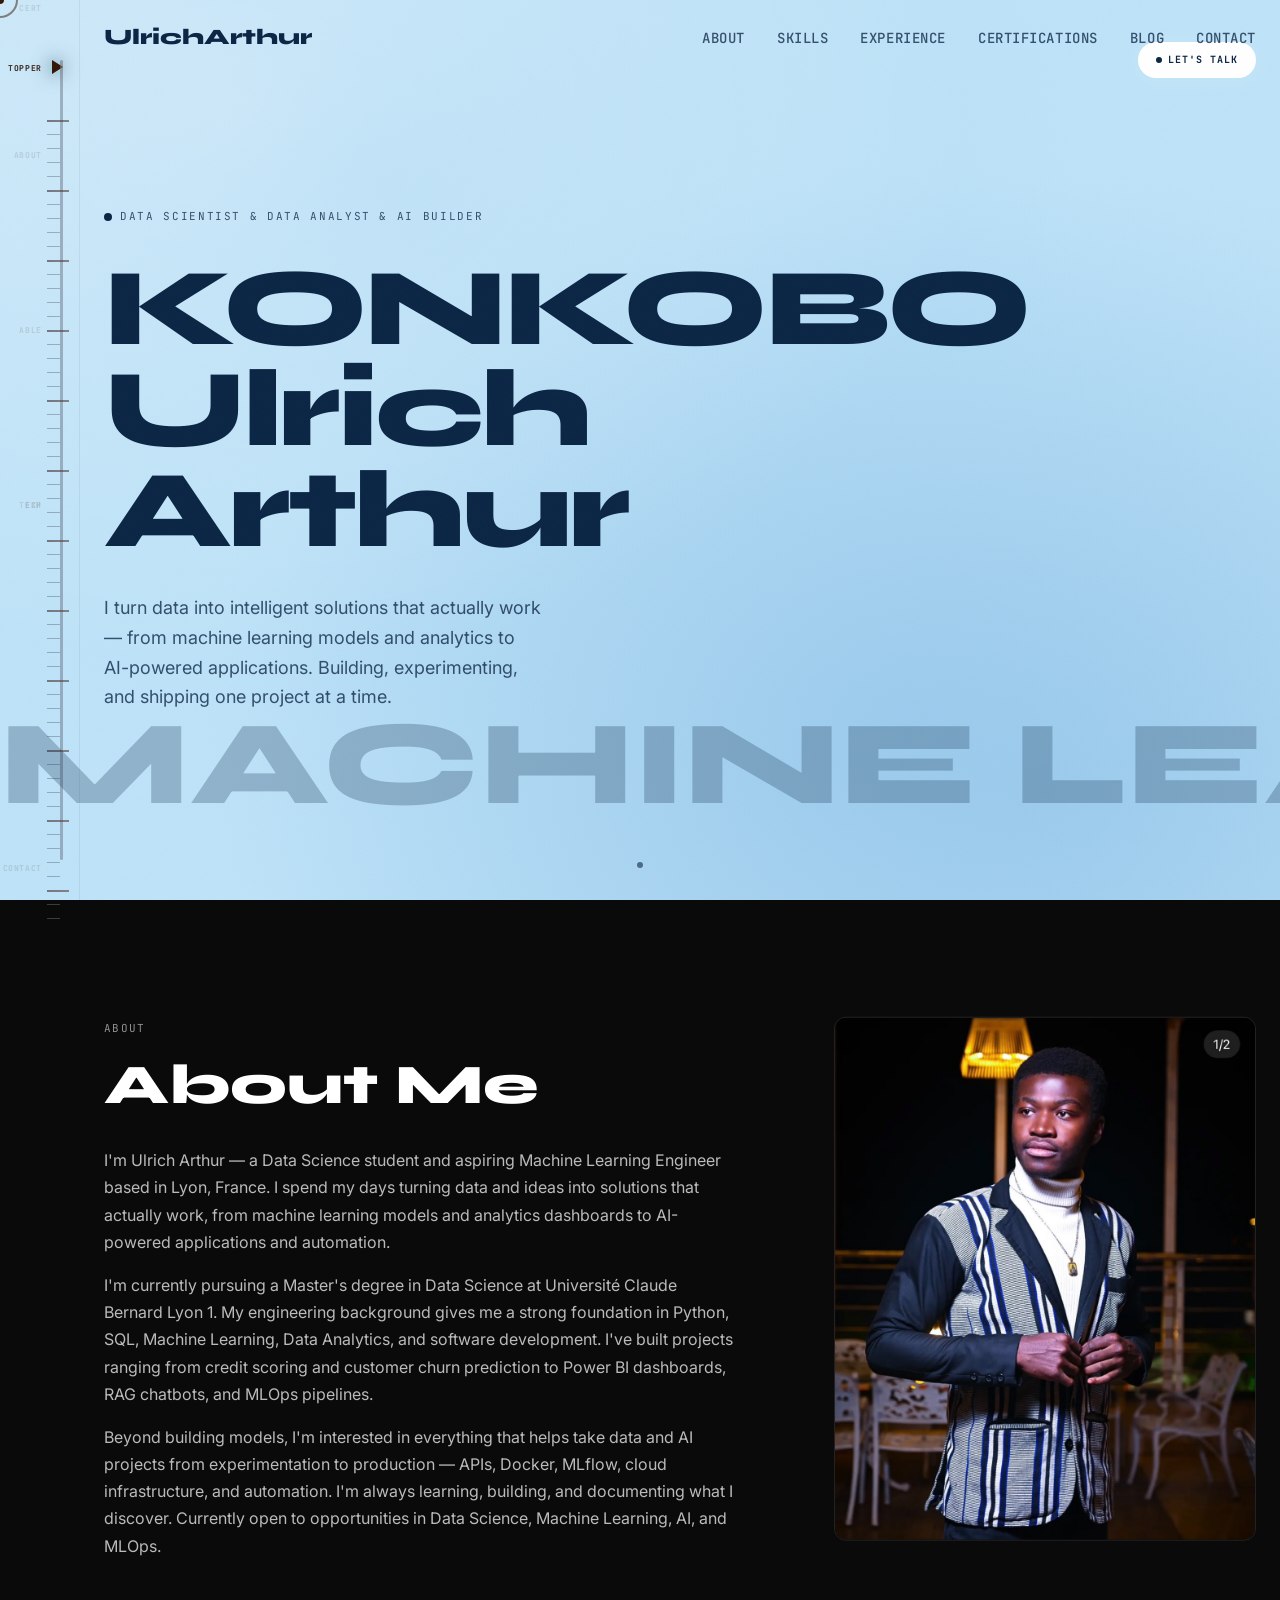
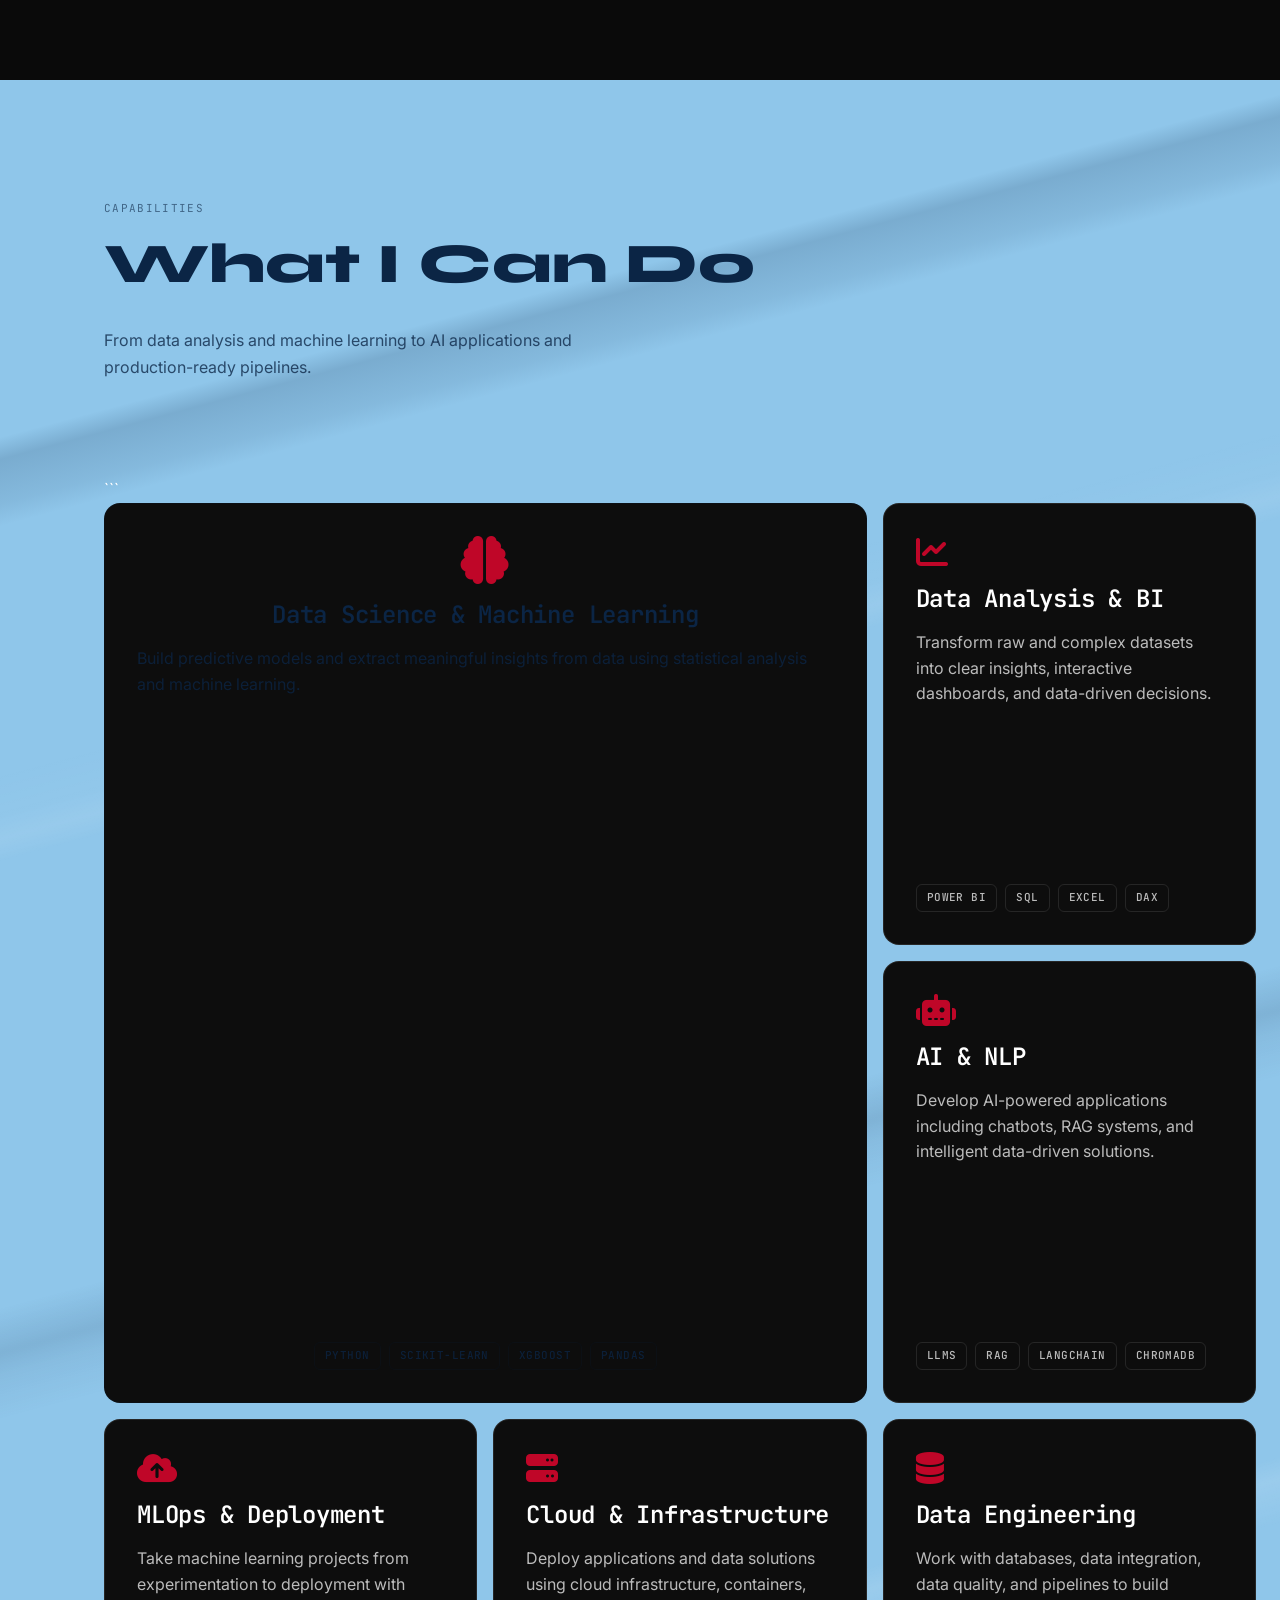
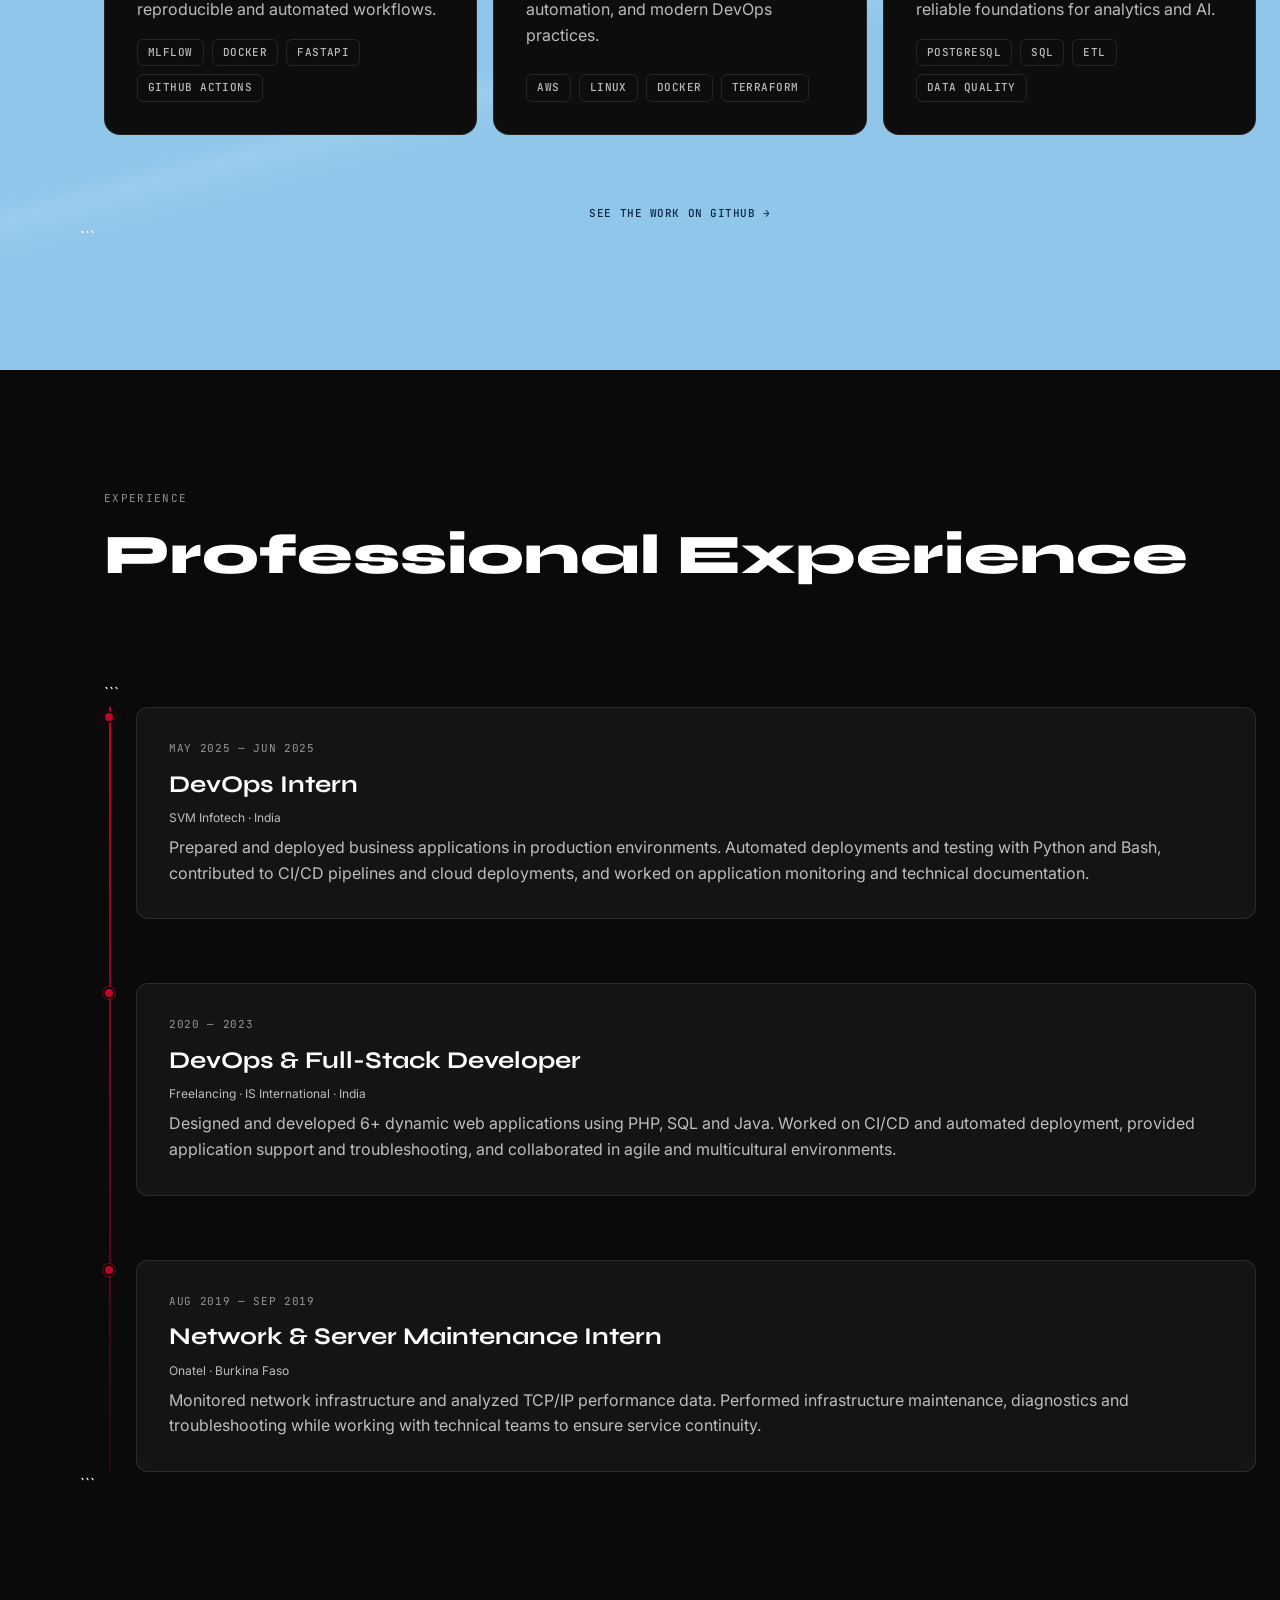
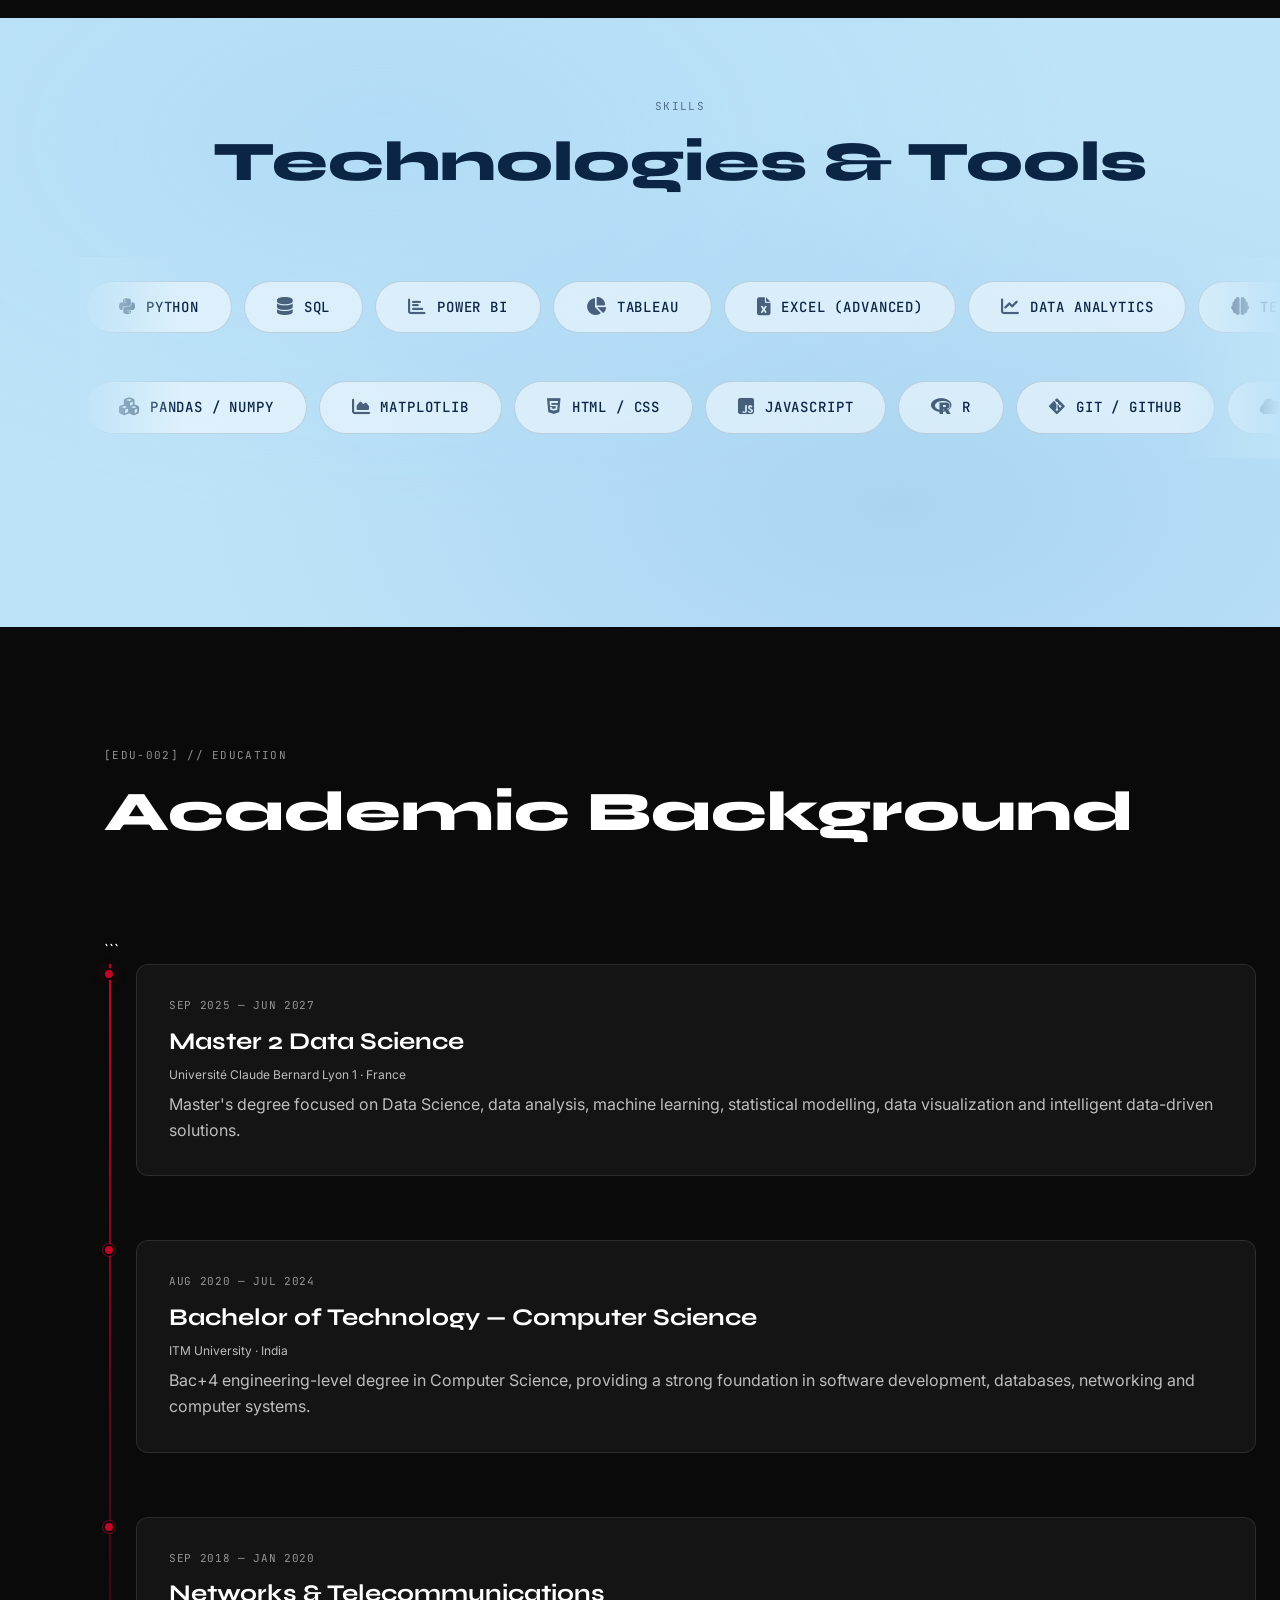
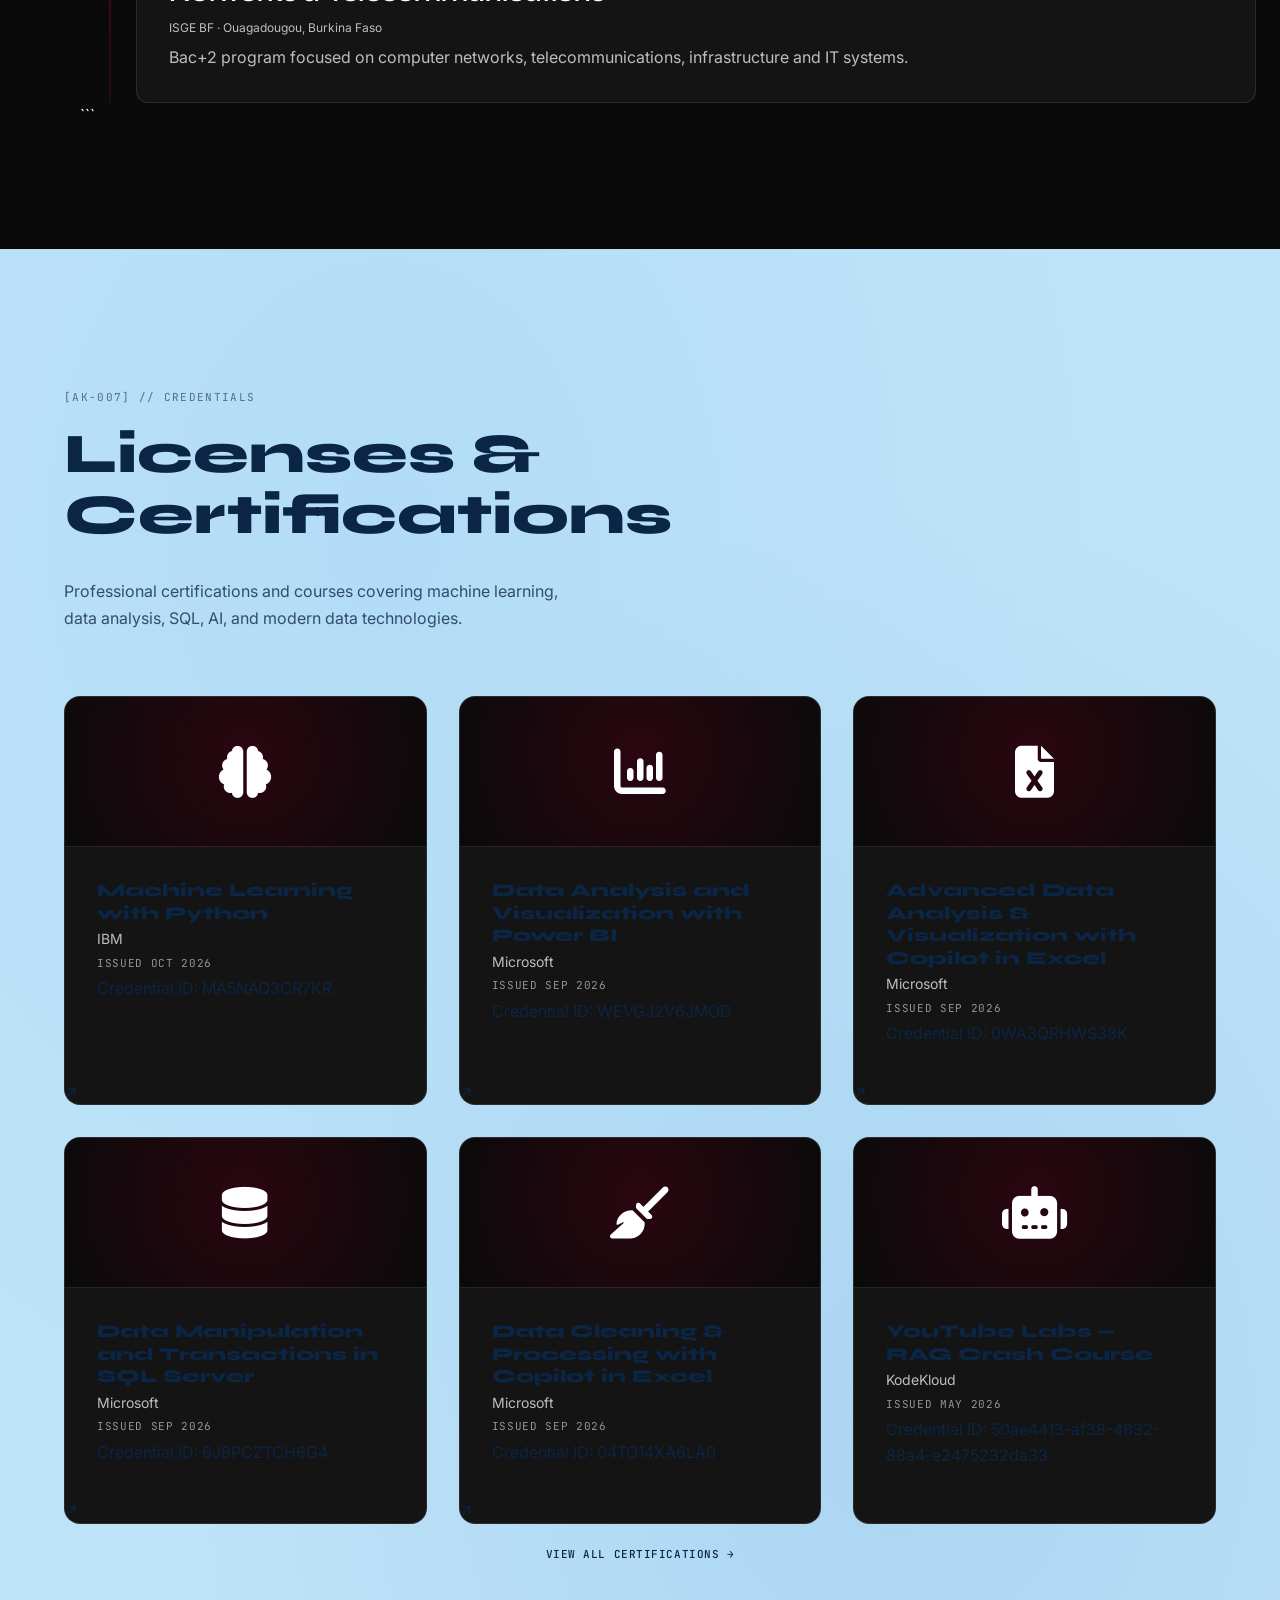
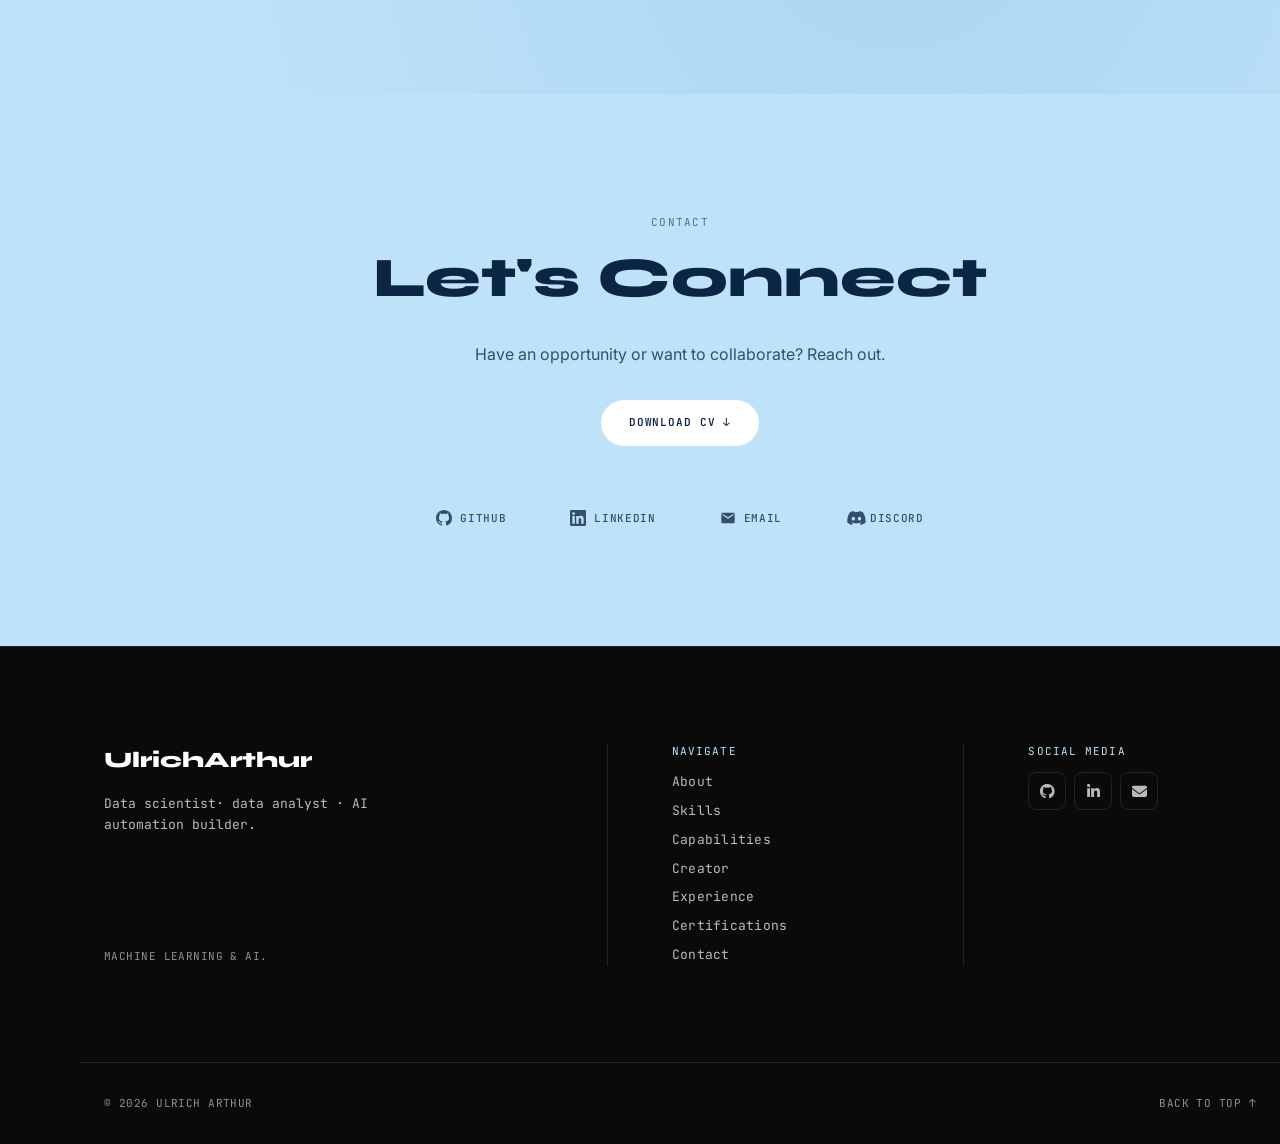
==== index.html @ 43b35972 "first commit" ====
<!DOCTYPE html>
<html lang="en">

<head>
    <meta charset="UTF-8">
    <meta name="viewport" content="width=device-width, initial-scale=1.0">

    <!-- No-JS guard: add .js to <html> immediately so reveal/cursor styles only apply when JS runs -->
    <script>document.documentElement.classList.add('js');</script>

    <meta name="description"
        content="Ulrich Arthur Data Scientist. I tell AI what to do and ship things that actually work, mostly on the Claude / Anthropic stack. Building in public on YouTube as Jane Builds.">
    <meta name="theme-color" content="#A60321">
    <link rel="canonical" href="https://example.com/">

    <title>Ulrich Arthur Data Scientist</title>

    <!-- Favicon: SVG monogram for modern browsers, .ico fallback for bots/legacy -->
    <link rel="icon" type="image/svg+xml" href="assets/favicon.svg">
    <rect width="64" height="64" rx="14" fill="#A60321"/>
    <link rel="apple-touch-icon" href="assets/images/apple-touch-icon.png">

    <!-- Open Graph / Twitter Card for link previews -->
    <meta property="og:type" content="website">
    <meta property="og:site_name" content="Ulrich Arthur">
    <meta property="og:title" content="Ulrich Arthur Data Scientist">
    <meta property="og:description"
        content="I tell AI what to do and ship things that actually work — mostly Claude / Anthropic stack. Building in public on YouTube.">
    <meta property="og:url" content="https://example.com/">
    <meta property="og:image" content="https://example.com/assets/images/og-card.jpg">
    <meta property="og:image:width" content="1200">
    <meta property="og:image:height" content="630">
    <meta name="twitter:card" content="summary_large_image">
    <meta name="twitter:title" content="Ulrich Arthur Data Scientist">
    <meta name="twitter:description"
        content="I tell AI what to do and ship things that actually work — mostly Claude / Anthropic stack.">
    <meta name="twitter:image" content="https://example.com/assets/images/og-card.jpg">

    <!-- Structured data: helps search engines & AI surface "Ulrich Arthur" with the right links -->
    <script type="application/ld+json">
    {
      "@context": "https://schema.org",
      "@type": "Person",
      "name": "KONKOBO Ulrich Arthur",
      "url": "https://example.com/",
      "image": "https://example.com/assets/images/og-card.jpg",
      "jobTitle": "Data Scientist & AI Automation Builder",
      "description": "AI automation builder and creator working mostly on the Claude / Anthropic stack. Building in public on YouTube as Jane Builds.",
      "email": "mailto:konkoboulricharthur@gmail.com",
      "address": { "@type": "69008", "addressLocality": "Lyon", "addressCountry": "FR" },
      "sameAs": [
        "https://github.com/arthurito15",
        "https://www.linkedin.com/in/ulrich-arthur-konkobo/",
      ]
    }
    </script>

    <link rel="preconnect" href="https://fonts.googleapis.com">
    <link rel="preconnect" href="https://fonts.gstatic.com" crossorigin>
    <link rel="stylesheet" href="https://fonts.googleapis.com/css2?family=Syne:wght@700;800&family=Inter:wght@400;500;600&family=JetBrains+Mono:wght@400;500;600&display=swap">
    <link rel="stylesheet" href="styles.css">
    <link rel="preload" as="style" href="https://cdnjs.cloudflare.com/ajax/libs/font-awesome/6.5.0/css/all.min.css" onload="this.onload=null;this.rel='stylesheet'">
    <noscript><link rel="stylesheet" href="https://cdnjs.cloudflare.com/ajax/libs/font-awesome/6.5.0/css/all.min.css"></noscript>
</head>

<body>

    <!-- ═══ CUSTOM CURSOR ═══ -->
    <div class="cursor-dot" id="cursorDot"></div>
    <div class="cursor-ring" id="cursorRing"></div>

    <!-- ═══ PRELOADER ═══ -->
    <div class="preloader" id="preloader">
        <div class="preloader-logo">Arthur.dev</div>
        <div class="preloader-bar"></div>
    </div>

    <!-- ═══ BACKGROUND AMBIENCE ═══
         Drop a royalty-free looping track at assets/audio/ambient.mp3 (see the
         README there). Everything degrades gracefully if the file is absent. -->
    <!--audio id="bgAudio" loop preload="none" data-src="assets/audio/ambient.mp3"></audio-->

    <!-- ═══ CINEMATIC ENTRY GATE (first visit per session) ═══ -->

    <!--div class="entry-gate" id="entryGate" role="dialog" aria-modal="true" aria-label="Enter the site">
        <div class="entry-gate-inner">
            <p class="entry-gate-eyebrow">// data science · data analysis · reporting</p>
            <h1 class="entry-gate-title" id="gateName" aria-label="Arthur">
                <span id="gateNameText" aria-hidden="true">Arthur</span> 
            </h1>
            <p class="entry-gate-status" id="gateStatus" aria-hidden="true">
                <span class="gate-spinner" id="gateSpinner">⠋</span>
                <span class="gate-status-text" id="gateStatusText"></span>
            </p>
            <p class="entry-gate-sub">Best experienced with the sound on. Step in and take a look around.</p>
            <div class="entry-gate-actions">
                <button type="button" class="entry-gate-btn entry-gate-btn--primary" id="enterSound">
                    <i class="fas fa-volume-high" aria-hidden="true"></i> Begin experience
                </button>
                <button type="button" class="entry-gate-btn entry-gate-btn--ghost" id="enterSilent">
                    Enter without sound
                </button>
            </div>
        </div>
    </div-->

    <!-- ═══ AUDIO TOGGLE (always available once inside) ═══ -->
    <!--button type="button" class="audio-toggle" id="audioToggle" aria-label="Play background sound"
        aria-pressed="false" hidden>
        <span class="audio-toggle-bars" aria-hidden="true">
            <span></span><span></span><span></span><span></span>
        </span>
    </button-->

    <!-- ═══ VERTICAL RULER (RIGHT SIDE) ═══ -->
    <div class="scroll-ruler" id="scrollRuler">
        <div class="ruler-track"></div>
        <div class="ruler-ticks" id="rulerTicks"></div>
    </div>
    <div class="ruler-triangle" id="rulerTriangle"></div>
    <!--div class="ruler-scanline" id="rulerScanline"></div-->

    <!-- Ruler section labels (RIGHT side) -->
    <div class="ruler-section-label" id="rulerLabel-hero">Topper</div>
    <div class="ruler-section-label" id="rulerLabel-about">ABOUT</div>
    <div class="ruler-section-label" id="rulerLabel-skills">TECH</div>
    <div class="ruler-section-label" id="rulerLabel-capabilities">ABLE</div>
    <div class="ruler-section-label" id="rulerLabel-certifications">CERT </div>
    <div class="ruler-section-label" id="rulerLabel-experience">EXP</div>
    <div class="ruler-section-label" id="rulerLabel-contact">CONTACT</div>

    <!-- ═══ FLOATING CTA (follows ruler on RIGHT) ═══ -->
    <a href="#contact" class="floating-cta" id="floatingCta">
        <span class="pulse-dot"></span>
        LET'S TALK
    </a>

    <!-- ═══ NAVBAR ═══ -->
    <nav class="navbar" id="navbar">
        <div class="nav-container">
            <a href="#hero" class="nav-logo">UlrichArthur</a>
            <!--div class="nav-counter">
                <span class="count js-contrib-count" id="synapseCount">0</span>
                <span>GitHub contributions</span>
            </div-->
            <div class="nav-links">
                <a href="#about" class="nav-link">
                    <span>About</span>
                    <span>About</span>
                </a>
                <a href="#skills" class="nav-link">
                    <span>Skills</span>
                    <span>Skills</span>
                </a>
                <a href="#experience" class="nav-link">
                    <span>Experience</span>
                    <span>Experience</span>
                </a>
                <a href="certifications.html" class="nav-link">
                    <span>Certifications</span>
                    <span>Certifications</span>
                </a>
                <a href="blog/index.html" class="nav-link">
                    <span>Blog</span>
                    <span>Blog</span>
                </a>
                <a href="#contact" class="nav-link">
                    <span>Contact</span>
                    <span>Contact</span>
                </a>
            </div>
            <button class="hamburger" id="hamburger" type="button" aria-label="Open menu"
                aria-expanded="false" aria-controls="mobileOverlay">
                <span class="bar"></span>
                <span class="bar"></span>
            </button>
        </div>
    </nav>

    <!-- Mobile Overlay -->
    <div class="mobile-overlay" id="mobileOverlay">
        <div class="mobile-nav-links">
            <a href="#about" class="mobile-nav-link">About</a>
            <a href="#skills" class="mobile-nav-link">Skills</a>
            <a href="#experience" class="mobile-nav-link">Experience</a>
            <a href="certifications.html" class="mobile-nav-link">Certs</a>
            <a href="blog/index.html" class="mobile-nav-link">Blog</a>
            <a href="#contact" class="mobile-nav-link">Contact</a>
        </div>
        <!--div class="mobile-counter">
            <span class="count js-contrib-count">0</span>
            <span>GitHub contributions</span>
        </div-->
    </div>

    <!-- ═══ HERO — Full viewport, PFP on right ═══ -->
    <section class="hero bg-red-textured" id="hero">
        <div class="container">
            <div class="hero-grid">
                <div class="hero-text">
                    <p class="hero-eyebrow">
                        <span class="dot"></span>
                        DATA SCIENTIST & DATA ANALYST & AI BUILDER
                    </p>
                    <h1 class="hero-heading">
                        <span class="word">KONKOBO</span>
                        <span class="word">Ulrich Arthur</span>
                    </h1>
                    <p class="hero-subline">I turn data into intelligent solutions that actually work — 
                        from machine learning models and analytics to AI-powered applications. Building, 
                        experimenting, and shipping one project at a time.
</p>
                    <!--div class="hero-ctas">
                        <a href="#creator" class="btn btn-primary">Watch Me Build ↓</a>
                        <a href="https://www.youtube.com/@yourchannel" target="_blank" rel="noopener noreferrer"
                            class="btn btn-secondary">YouTube ↗</a>
                    </div-->
                </div>
                <!-- Hero PFP removed -->
            </div>
        </div>

        <!-- Jane PFP — floats on right, above bg, below marquee -->
        <div class="hero-pfp">
            <img src="assets/images/profile.webp" alt="Ulrich Arthur" width="1024" height="1536" decoding="async"
                fetchpriority="high">
        </div>

        <!-- Marquee scrolling text -->
        <div class="hero-marquee">
            <div class="hero-marquee-inner">
                <span>Machine Learning</span>
                <span>Power BI</span>
                <span>RAG</span>
                <span>AI-Builder</span>
            </div>
        </div>

        <div class="scroll-indicator">
            <div class="scroll-dot"></div>
        </div>
    </section>

    <!-- ═══ ABOUT — Black background ═══ -->
    <section class="about" id="about">
        <div class="container">
            <div class="about-grid">
                <div class="about-left reveal">
                    <p class="section-label"> About</p>
                    <h2 class="heading-section">About Me</h2>
                    <div class="about-body">
                        <p>I'm Ulrich Arthur — a Data Science student and aspiring Machine Learning Engineer based in Lyon, France.
                             I spend my days turning data and ideas into solutions that actually work, 
                             from machine learning models and analytics dashboards to AI-powered applications and automation.</p>

<p>I'm currently pursuing a Master's degree in Data Science at Université Claude Bernard Lyon 1. 
    My engineering background gives me a strong foundation in Python, SQL, 
    Machine Learning, Data Analytics, and software development. 
    I've built projects ranging from credit scoring and customer churn prediction 
    to Power BI dashboards, RAG chatbots, and MLOps pipelines.</p>

<p>Beyond building models, I'm interested in everything that helps take data and AI projects from experimentation to production — APIs, Docker, MLflow, cloud infrastructure, and automation. I'm always learning, building, and documenting what I discover. Currently open to opportunities in Data Science, Machine Learning, AI, and MLOps.</p>
                    </div>
                    <!--div class="now-panel reveal">
                        <p class="now-label">// Currently</p>
                        <ul class="now-list">
                            <li><span>Building</span> AI agents &amp; automations on the Claude / Anthropic stack</li>
                            <li><span>Learning</span> Anthropic research, agent design &amp; tool use</li>
                            <li><span>Reading</span> Anthropic's latest papers &amp; building in public</li>
                        </ul>
                    </div-->
                    <!--div class="gh-stats reveal">
                        <div class="stat-block"><div class="stat-number" id="gh-repos">12</div><div class="stat-label">Public Repos</div></div>
                        <div class="stat-block"><div class="stat-number" id="gh-contribs">250</div><div class="stat-label">2026 Contributions</div></div>
                        <div class="stat-block"><div class="stat-number" id="gh-streak">—</div><div class="stat-label">Longest Streak</div></div>
                    </div-->
                </div>
                <div class="about-right reveal">
                    <div class="about-photo">
                        <img src="assets/images/portrait.jpeg" alt="Ulrich Arthur — Illustrated portrait"
                            width="640" height="640" loading="lazy" decoding="async">
                    </div>
                </div>
            </div>
            <!--div class="gh-activity reveal">
                <p class="section-label">// GitHub activity</p>
                <div class="gh-heatmap" id="ghHeatmap" aria-label="GitHub contributions in 2026"></div>
                <div class="gh-legend"><span>Less</span><span class="gh-cell l0"></span><span class="gh-cell l1"></span><span class="gh-cell l2"></span><span class="gh-cell l3"></span><span class="gh-cell l4"></span><span>More</span></div>
            </div-->
        </div>
    </section>

   <!-- ═══ CAPABILITIES — Bento grid of skill domains ═══ -->

<section class="capabilities" id="capabilities">
    <div class="container">
        <div class="capabilities-header reveal">
            <p class="section-label">Capabilities</p>
            <h2 class="heading-section">What I Can Do</h2>
            <p class="text-body">From data analysis and machine learning to AI applications and production-ready pipelines.</p>
        </div>

```
    <div class="capabilities-grid">

        <!-- Tile 1: HERO — Data Science & Machine Learning -->
        <article class="capability-tile hero reveal" style="--cursor-x:50%;--cursor-y:50%;">
            <i class="fas fa-brain capability-icon" aria-hidden="true"></i>
            <h3 class="capability-title">Data Science &amp; Machine Learning</h3>
            <p class="capability-desc">
                Build predictive models and extract meaningful insights from data using statistical analysis and machine learning.
            </p>
            <div class="capability-tags">
                <span class="tag">Python</span>
                <span class="tag">scikit-learn</span>
                <span class="tag">XGBoost</span>
                <span class="tag">Pandas</span>
            </div>
        </article>

        <!-- Tile 2: Data Analysis & BI added-->
        <article class="capability-tile reveal" style="--cursor-x:50%;--cursor-y:50%;">
            <i class="fas fa-chart-line capability-icon" aria-hidden="true"></i>
            <h3 class="capability-title">Data Analysis &amp; BI</h3>
            <p class="capability-desc">
                Transform raw and complex datasets into clear insights, interactive dashboards, and data-driven decisions.
            </p>
            <div class="capability-tags">
                <span class="tag">Power BI</span>
                <span class="tag">SQL</span>
                <span class="tag">Excel</span>
                <span class="tag">DAX</span>
            </div>
        </article>

        <!-- Tile 3: AI & NLP -->
        <article class="capability-tile reveal" style="--cursor-x:50%;--cursor-y:50%;">
            <i class="fas fa-robot capability-icon" aria-hidden="true"></i>
            <h3 class="capability-title">AI &amp; NLP</h3>
            <p class="capability-desc">
                Develop AI-powered applications including chatbots, RAG systems, and intelligent data-driven solutions.
            </p>
            <div class="capability-tags">
                <span class="tag">LLMs</span>
                <span class="tag">RAG</span>
                <span class="tag">LangChain</span>
                <span class="tag">ChromaDB</span>
            </div>
        </article>

        <!-- Tile 4: MLOps & Deployment -->
        <article class="capability-tile reveal" style="--cursor-x:50%;--cursor-y:50%;">
            <i class="fas fa-cloud-arrow-up capability-icon" aria-hidden="true"></i>
            <h3 class="capability-title">MLOps &amp; Deployment</h3>
            <p class="capability-desc">
                Take machine learning projects from experimentation to deployment with reproducible and automated workflows.
            </p>
            <div class="capability-tags">
                <span class="tag">MLflow</span>
                <span class="tag">Docker</span>
                <span class="tag">FastAPI</span>
                <span class="tag">GitHub Actions</span>
            </div>
        </article>

        <!-- Tile 5: Cloud & Infrastructure -->
        <article class="capability-tile reveal" style="--cursor-x:50%;--cursor-y:50%;">
            <i class="fas fa-server capability-icon" aria-hidden="true"></i>
            <h3 class="capability-title">Cloud &amp; Infrastructure</h3>
            <p class="capability-desc">
                Deploy applications and data solutions using cloud infrastructure, containers, automation, and modern DevOps practices.
            </p>
            <div class="capability-tags">
                <span class="tag">AWS</span>
                <span class="tag">Linux</span>
                <span class="tag">Docker</span>
                <span class="tag">Terraform</span>
            </div>
        </article>

        <!-- Tile 6: Data Engineering -->
        <article class="capability-tile reveal" style="--cursor-x:50%;--cursor-y:50%;">
            <i class="fas fa-database capability-icon" aria-hidden="true"></i>
            <h3 class="capability-title">Data Engineering</h3>
            <p class="capability-desc">
                Work with databases, data integration, data quality, and pipelines to build reliable foundations for analytics and AI.
            </p>
            <div class="capability-tags">
                <span class="tag">PostgreSQL</span>
                <span class="tag">SQL</span>
                <span class="tag">ETL</span>
                <span class="tag">Data Quality</span>
            </div>
        </article>

    </div>

    <div class="capabilities-cta reveal">
        <a href="https://github.com/arthurito15"
           target="_blank"
           rel="noopener noreferrer"
           class="btn-ghost">
            See the work on GitHub →
        </a>
    </div>
</div>
```

</section>


<!-- ═══ EXPERIENCE ═══ -->

<section class="experience" id="experience">
    <div class="container">
        <div class="experience-header reveal">
            <p class="section-label">  Experience</p>
            <h2 class="heading-section">Professional Experience</h2>
        </div>

```
    <div class="timeline">

        <!-- SVM Infotech -->
        <div class="timeline-entry reveal">
            <div class="timeline-dot pulse"></div>
            <div class="timeline-card">
                <div class="timeline-date">May 2025 — Jun 2025</div>
                <div class="timeline-role">DevOps Intern</div>
                <div class="timeline-company">SVM Infotech · India</div>
                <div class="timeline-desc">
                    Prepared and deployed business applications in production environments.
                    Automated deployments and testing with Python and Bash, contributed to
                    CI/CD pipelines and cloud deployments, and worked on application monitoring
                    and technical documentation.
                </div>
            </div>
        </div>

        <!-- Freelancing -->
        <div class="timeline-entry reveal">
            <div class="timeline-dot"></div>
            <div class="timeline-card">
                <div class="timeline-date">2020 — 2023</div>
                <div class="timeline-role">DevOps &amp; Full-Stack Developer</div>
                <div class="timeline-company">Freelancing · IS International · India</div>
                <div class="timeline-desc">
                    Designed and developed 6+ dynamic web applications using PHP, SQL and Java.
                    Worked on CI/CD and automated deployment, provided application support and
                    troubleshooting, and collaborated in agile and multicultural environments.
                </div>
            </div>
        </div>

        <!-- Onatel -->
        <div class="timeline-entry reveal">
            <div class="timeline-dot"></div>
            <div class="timeline-card">
                <div class="timeline-date">Aug 2019 — Sep 2019</div>
                <div class="timeline-role">Network &amp; Server Maintenance Intern</div>
                <div class="timeline-company">Onatel · Burkina Faso</div>
                <div class="timeline-desc">
                    Monitored network infrastructure and analyzed TCP/IP performance data.
                    Performed infrastructure maintenance, diagnostics and troubleshooting while
                    working with technical teams to ensure service continuity.
                </div>
            </div>
        </div>

    </div>
</div>
```

</section>

    <!-- ═══ CREATOR — YouTube / AI automation ═══ -->
    <!--section class="creator" id="creator">
        <div class="container">
            <div class="creator-header reveal">
                <p class="section-label">[JD-004] // Creator</p>
                <h2 class="heading-section">Building in public with AI</h2>
            </div>
            <div class="creator-grid">
                <div class="creator-left reveal">
                    <p class="creator-channel-tag"><i class="fab fa-youtube"></i> Jane Builds</p>
                    <p class="creator-body">My channel is the workshop. I take real problems, point <strong>Claude and
                            the Anthropic stack</strong> at them, and record exactly how I get from "telling AI what to
                        do" to something that actually ships — no faceless theory, just the build.</p>
                    <p class="creator-body">Every video is downstream of reading <strong>Anthropic research</strong> and
                        then trying it for real: agents, tool use, prompt design, and automations that save hours.
                        Building in public, one video at a time.</p>
                    <div class="creator-stats">
                        <div class="stat-block">
                            <div class="stat-number">1.2K</div>
                            <div class="stat-label">Subscribers</div>
                        </div>
                        <div class="stat-block">
                            <div class="stat-number">Claude</div>
                            <div class="stat-label">Primary Stack</div>
                        </div>
                        <div class="stat-block">
                            <div class="stat-number">Public</div>
                            <div class="stat-label">Build Log</div>
                        </div>
                    </div>
                    <div class="creator-ctas">
                        <a href="https://www.youtube.com/@yourchannel" target="_blank" rel="noopener noreferrer"
                            class="btn btn-primary">Subscribe on YouTube ↗</a>
                        <a href="https://www.youtube.com/@yourchannel/videos" target="_blank"
                            rel="noopener noreferrer" class="btn btn-secondary">Watch the builds ↗</a>
                    </div>
                </div>
                <div class="creator-right reveal">
                    <a href="https://www.youtube.com/@yourchannel" target="_blank" rel="noopener noreferrer"
                        class="creator-card" aria-label="Jane Builds on YouTube">
                        <div class="creator-card-glow"></div>
                        <i class="fab fa-youtube creator-card-icon"></i>
                        <div class="creator-card-handle">@yourchannel</div>
                        <div class="creator-card-play"><i class="fas fa-play"></i></div>
                    </a>
                </div>
            </div>
        </div>
    </section-->

    <!-- ═══ SKILLS — Rotating Ribbon ═══ -->
    <section class="skills bg-red-textured" id="skills">
        <div class="container">
            <div class="skills-header reveal">
                <p class="section-label"> Skills</p>
                <h2 class="heading-section">Technologies & Tools</h2>
            </div>
        </div>

        <!-- Ribbon Row 1 — Left to Right -->
        <div class="skills-ribbon-wrapper">
            <div class="skills-ribbon" id="skillsRibbon1">
                <span class="skill-ribbon-item"><i class="fab fa-python"></i> Python</span>
                <span class="skill-ribbon-item"><i class="fas fa-database"></i> SQL</span>
                <span class="skill-ribbon-item"><i class="fas fa-chart-bar"></i> Power BI</span>
                <span class="skill-ribbon-item"><i class="fas fa-chart-pie"></i> Tableau</span>
                <span class="skill-ribbon-item"><i class="fas fa-file-excel"></i> Excel (Advanced)</span>
                <span class="skill-ribbon-item"><i class="fas fa-chart-line"></i> Data Analytics</span>
                <span class="skill-ribbon-item"><i class="fas fa-brain"></i> TensorFlow</span>
                <span class="skill-ribbon-item"><i class="fas fa-robot"></i> Scikit-learn</span>
                <!-- Duplicate for seamless loop -->
                <span class="skill-ribbon-item"><i class="fab fa-python"></i> Python</span>
                <span class="skill-ribbon-item"><i class="fas fa-database"></i> SQL</span>
                <span class="skill-ribbon-item"><i class="fas fa-chart-bar"></i> Power BI</span>
                <span class="skill-ribbon-item"><i class="fas fa-chart-pie"></i> Tableau</span>
                <span class="skill-ribbon-item"><i class="fas fa-file-excel"></i> Excel (Advanced)</span>
                <span class="skill-ribbon-item"><i class="fas fa-chart-line"></i> Data Analytics</span>
                <span class="skill-ribbon-item"><i class="fas fa-brain"></i> TensorFlow</span>
                <span class="skill-ribbon-item"><i class="fas fa-robot"></i> Scikit-learn</span>
            </div>
        </div>

        <!-- Ribbon Row 2 — Right to Left -->
        <div class="skills-ribbon-wrapper">
            <div class="skills-ribbon reverse" id="skillsRibbon2">
                <span class="skill-ribbon-item"><i class="fas fa-cubes"></i> Pandas / NumPy</span>
                <span class="skill-ribbon-item"><i class="fas fa-chart-area"></i> Matplotlib</span>
                <span class="skill-ribbon-item"><i class="fab fa-html5"></i> HTML / CSS</span>
                <span class="skill-ribbon-item"><i class="fab fa-js-square"></i> JavaScript</span>
                <span class="skill-ribbon-item"><i class="fab fa-r-project"></i> R</span>
                <span class="skill-ribbon-item"><i class="fab fa-git-alt"></i> Git / GitHub</span>
                <span class="skill-ribbon-item"><i class="fas fa-cloud"></i> Oracle Cloud</span>
                <span class="skill-ribbon-item"><i class="fab fa-google"></i> Google Cloud</span>
                <!-- Duplicate for seamless loop -->
                <span class="skill-ribbon-item"><i class="fas fa-cubes"></i> Pandas / NumPy</span>
                <span class="skill-ribbon-item"><i class="fas fa-chart-area"></i> Matplotlib</span>
                <span class="skill-ribbon-item"><i class="fab fa-html5"></i> HTML / CSS</span>
                <span class="skill-ribbon-item"><i class="fab fa-js-square"></i> JavaScript</span>
                <span class="skill-ribbon-item"><i class="fab fa-r-project"></i> R</span>
                <span class="skill-ribbon-item"><i class="fab fa-git-alt"></i> Git / GitHub</span>
                <span class="skill-ribbon-item"><i class="fas fa-cloud"></i> Oracle Cloud</span>
                <span class="skill-ribbon-item"><i class="fab fa-google"></i> Google Cloud</span>
            </div>
        </div>

        <div class="container">
            <div class="skills-cta reveal">
                <a href="https://www.linkedin.com/in/ulrich-arthur-konkobo/" target="_blank" rel="noopener noreferrer">
                    View all my skills & endorsements on LinkedIn →
                </a>
            </div>
        </div>
    </section>

    <!-- ═══ EXPERIENCE ═══ -->
     <!-- ═══ EDUCATION ═══ -->

<section class="experience education" id="education">
    <div class="container">
        <div class="experience-header reveal">
            <p class="section-label">[EDU-002] // Education</p>
            <h2 class="heading-section">Academic Background</h2>
        </div>

```
    <div class="timeline">

        <!-- Lyon 1 -->
        <div class="timeline-entry reveal">
            <div class="timeline-dot pulse"></div>
            <div class="timeline-card">
                <div class="timeline-date">Sep 2025 — Jun 2027</div>
                <div class="timeline-role">Master 2 Data Science</div>
                <div class="timeline-company">Université Claude Bernard Lyon 1 · France</div>
                <div class="timeline-desc">
                    Master's degree focused on Data Science, data analysis, machine learning,
                    statistical modelling, data visualization and intelligent data-driven
                    solutions.
                </div>
            </div>
        </div>

        <!-- ITM -->
        <div class="timeline-entry reveal">
            <div class="timeline-dot"></div>
            <div class="timeline-card">
                <div class="timeline-date">Aug 2020 — Jul 2024</div>
                <div class="timeline-role">Bachelor of Technology — Computer Science</div>
                <div class="timeline-company">ITM University · India</div>
                <div class="timeline-desc">
                    Bac+4 engineering-level degree in Computer Science, providing a strong
                    foundation in software development, databases, networking and computer
                    systems.
                </div>
            </div>
        </div>

        <!-- ISGE BF -->
        <div class="timeline-entry reveal">
            <div class="timeline-dot"></div>
            <div class="timeline-card">
                <div class="timeline-date">Sep 2018 — Jan 2020</div>
                <div class="timeline-role">Networks &amp; Telecommunications</div>
                <div class="timeline-company">ISGE BF · Ouagadougou, Burkina Faso</div>
                <div class="timeline-desc">
                    Bac+2 program focused on computer networks, telecommunications,
                    infrastructure and IT systems.
                </div>
            </div>
        </div>

    </div>
</div>
```

</section>


<!-- ═══ CERTIFICATIONS ═══ -->

<section class="certs-page bg-red-textured" id="certifications">
    <div class="container">

        <div class="certs-header reveal">
            <p class="section-label">[AK-007] // Credentials</p>
            <h2 class="heading-section">Licenses &amp; Certifications</h2>
            <p class="text-body">
                Professional certifications and courses covering machine learning,
                data analysis, SQL, AI, and modern data technologies.
            </p>
        </div>

        <div class="cert-grid">

            <!-- Machine Learning with Python -->
            <a href="https://www.coursera.org/account/accomplishments/records/MA5NAQ3CR7KR"
               target="_blank"
               rel="noopener noreferrer"
               class="cert-card reveal"
               data-issuer="IBM">

                <div class="cert-thumb">
                    <i class="fas fa-brain" aria-hidden="true"></i>
                </div>

                <div class="cert-body">
                    <h3 class="cert-name">Machine Learning with Python</h3>
                    <p class="cert-issuer">IBM</p>
                    <p class="cert-date">Issued Oct 2026</p>
                    <p class="cert-id">Credential ID: MA5NAQ3CR7KR</p>
                </div>

                <span class="cert-arrow">↗</span>
            </a>


            <!-- Power BI -->
            <a href="https://www.coursera.org/account/accomplishments/records/WEVGJ2V6JMOD"
               target="_blank"
               rel="noopener noreferrer"
               class="cert-card reveal"
               data-issuer="Microsoft">

                <div class="cert-thumb">
                    <i class="fas fa-chart-column" aria-hidden="true"></i>
                </div>

                <div class="cert-body">
                    <h3 class="cert-name">Data Analysis and Visualization with Power BI</h3>
                    <p class="cert-issuer">Microsoft</p>
                    <p class="cert-date">Issued Sep 2026</p>
                    <p class="cert-id">Credential ID: WEVGJ2V6JMOD</p>
                </div>

                <span class="cert-arrow">↗</span>
            </a>


            <!-- Excel Copilot -->
            <a href="https://www.coursera.org/account/accomplishments/records/0WA3QRHWS38K"
               target="_blank"
               rel="noopener noreferrer"
               class="cert-card reveal"
               data-issuer="Microsoft">

                <div class="cert-thumb">
                    <i class="fas fa-file-excel" aria-hidden="true"></i>
                </div>

                <div class="cert-body">
                    <h3 class="cert-name">
                        Advanced Data Analysis &amp; Visualization with Copilot in Excel
                    </h3>
                    <p class="cert-issuer">Microsoft</p>
                    <p class="cert-date">Issued Sep 2026</p>
                    <p class="cert-id">Credential ID: 0WA3QRHWS38K</p>
                </div>

                <span class="cert-arrow">↗</span>
            </a>


            <!-- SQL Transactions -->
            <a href="https://www.coursera.org/account/accomplishments/records/6J8PCZTCH6G4"
               target="_blank"
               rel="noopener noreferrer"
               class="cert-card reveal"
               data-issuer="Microsoft">

                <div class="cert-thumb">
                    <i class="fas fa-database" aria-hidden="true"></i>
                </div>

                <div class="cert-body">
                    <h3 class="cert-name">
                        Data Manipulation and Transactions in SQL Server
                    </h3>
                    <p class="cert-issuer">Microsoft</p>
                    <p class="cert-date">Issued Sep 2026</p>
                    <p class="cert-id">Credential ID: 6J8PCZTCH6G4</p>
                </div>

                <span class="cert-arrow">↗</span>
            </a>


            <!-- Data Cleaning -->
            <a href="https://www.coursera.org/account/accomplishments/records/04TO14XA6LA0"
               target="_blank"
               rel="noopener noreferrer"
               class="cert-card reveal"
               data-issuer="Microsoft">

                <div class="cert-thumb">
                    <i class="fas fa-broom" aria-hidden="true"></i>
                </div>

                <div class="cert-body">
                    <h3 class="cert-name">
                        Data Cleaning &amp; Processing with Copilot in Excel
                    </h3>
                    <p class="cert-issuer">Microsoft</p>
                    <p class="cert-date">Issued Sep 2026</p>
                    <p class="cert-id">Credential ID: 04TO14XA6LA0</p>
                </div>

                <span class="cert-arrow">↗</span>
            </a>


            <!-- RAG Crash Course -->
            <article class="cert-card reveal" data-issuer="KodeKloud">

                <div class="cert-thumb">
                    <i class="fas fa-robot" aria-hidden="true"></i>
                </div>

                <div class="cert-body">
                    <h3 class="cert-name">
                        YouTube Labs — RAG Crash Course
                    </h3>
                    <p class="cert-issuer">KodeKloud</p>
                    <p class="cert-date">Issued May 2026</p>
                    <p class="cert-id">
                        Credential ID: 50ae4413-af38-4832-88a4-e2475232da33
                    </p>
                </div>

            </article>

        </div>

       <p class="reveal" style="text-align: center; margin-top: var(--space-md);">
                    <a href="certifications.html" class="btn-ghost">View all certifications →</a>
                </p-->

    </div>
</section>



    <!--section class="experience" id="experience">
        <div class="container">
            <div class="experience-header reveal">
                <p class="section-label">[JD-005] // Experience</p>
                <h2 class="heading-section">Journey So Far</h2>
            </div>
            <div class="timeline">
                <div class="timeline-entry reveal">
                    <div class="timeline-dot"></div>
                    <div class="timeline-card">
                        <div class="timeline-date">Sep 2020 — Jun 2024</div>
                        <div class="timeline-role">B.S. in Computer Science</div>
                        <div class="timeline-company">State University</div>
                        <div class="timeline-desc">Coursework in Data Analytics, Database Management, AI, and Prompt
                            Engineering. Built full-stack apps and data-driven projects.</div>
                    </div>
                </div>
                <div class="timeline-entry reveal">
                    <div class="timeline-dot"></div>
                    <div class="timeline-card">
                        <div class="timeline-date">Apr 2022 — Apr 2024</div>
                        <div class="timeline-role">Organizing Lead → Deputy Lead</div>
                        <div class="timeline-company">Campus Tech Society</div>
                        <div class="timeline-desc">Led and anchored 12+ technical events with 200+ participants. Managed
                            a 10-member core team, coordinating planning, execution, and promotions.</div>
                    </div>
                </div>
                <div class="timeline-entry reveal">
                    <div class="timeline-dot"></div>
                    <div class="timeline-card">
                        <div class="timeline-date">2024 — Present</div>
                        <div class="timeline-role">Freelance Developer & Content Creator</div>
                        <div class="timeline-company">Independent / Self-employed</div>
                        <div class="timeline-desc">Built data dashboards and analytics tools for clients, shipped
                            automation workflows, and created content while building in public.</div>
                    </div>
                </div>
                <div class="timeline-entry reveal">
                    <div class="timeline-dot pulse"></div>
                    <div class="timeline-card">
                        <div class="timeline-date">2025 — Present</div>
                        <div class="timeline-role">Open to Data Analyst / AI Roles</div>
                        <div class="timeline-company">Actively Seeking Opportunities</div>
                        <div class="timeline-desc">Seeking Data Analyst, Data Scientist, and AI Engineering positions.
                            Certified in Oracle Cloud AI, Deloitte Data Analytics, and Harvard CS50 SQL.</div>
                    </div>
                </div>
            </div>
        </div>
    </section-->

    <!-- ═══ CONTACT ═══ -->
    <section class="contact" id="contact">
        <div class="container">
            <div class="contact-wrapper">
                <div class="contact-header reveal">
                    <p class="section-label"> Contact</p>
                    <h2 class="heading-section">Let's Connect</h2>
                    <p class="text-body" style="margin: 0 auto;">Have an opportunity or want to collaborate? Reach out.
                    </p>
                    <div class="contact-cv reveal">
                        <a href="assets/resume.pdf" download class="btn btn-primary">Download CV ↓</a>
                    </div>
                </div>
                <div class="social-links reveal" style="margin-top: var(--space-xl);">
                    <a href="https://github.com/arthurito15" target="_blank" rel="noopener noreferrer"
                        class="social-link">
                        <svg viewBox="0 0 24 24">
                            <path
                                d="M12 0C5.37 0 0 5.37 0 12c0 5.31 3.435 9.795 8.205 11.385.6.105.825-.255.825-.57 0-.285-.015-1.23-.015-2.235-3.015.555-3.795-.735-4.035-1.41-.135-.345-.72-1.41-1.23-1.695-.42-.225-1.02-.78-.015-.795.945-.015 1.62.87 1.845 1.23 1.08 1.815 2.805 1.305 3.495.99.105-.78.42-1.305.765-1.605-2.67-.3-5.46-1.335-5.46-5.925 0-1.305.465-2.385 1.23-3.225-.12-.3-.54-1.53.12-3.18 0 0 1.005-.315 3.3 1.23.96-.27 1.98-.405 3-.405s2.04.135 3 .405c2.295-1.56 3.3-1.23 3.3-1.23.66 1.65.24 2.88.12 3.18.765.84 1.23 1.905 1.23 3.225 0 4.605-2.805 5.625-5.475 5.925.435.375.81 1.095.81 2.22 0 1.605-.015 2.895-.015 3.3 0 .315.225.69.825.57A12.02 12.02 0 0024 12c0-6.63-5.37-12-12-12z" />
                        </svg>
                        <span class="roll-text"><span>GitHub</span><span>GitHub</span></span>
                    </a>
                    <a href="https://www.linkedin.com/in/ulrich-arthur-konkobo/" target="_blank" rel="noopener noreferrer"
                        class="social-link">
                        <svg viewBox="0 0 24 24">
                            <path
                                d="M20.447 20.452h-3.554v-5.569c0-1.328-.027-3.037-1.852-3.037-1.853 0-2.136 1.445-2.136 2.939v5.667H9.351V9h3.414v1.561h.046c.477-.9 1.637-1.85 3.37-1.85 3.601 0 4.267 2.37 4.267 5.455v6.286zM5.337 7.433a2.062 2.062 0 01-2.063-2.065 2.064 2.064 0 112.063 2.065zm1.782 13.019H3.555V9h3.564v11.452zM22.225 0H1.771C.792 0 0 .774 0 1.729v20.542C0 23.227.792 24 1.771 24h20.451C23.2 24 24 23.227 24 22.271V1.729C24 .774 23.2 0 22.222 0h.003z" />
                        </svg>
                        <span class="roll-text"><span>LinkedIn</span><span>LinkedIn</span></span>
                    </a>
                    <a href="mailto:konkoboulricharthur@gmail.com" class="social-link">
                        <svg viewBox="0 0 24 24">
                            <path
                                d="M20 4H4c-1.1 0-2 .9-2 2v12c0 1.1.9 2 2 2h16c1.1 0 2-.9 2-2V6c0-1.1-.9-2-2-2zm0 4l-8 5-8-5V6l8 5 8-5v2z" />
                        </svg>
                        <span class="roll-text"><span>Email</span><span>Email</span></span>
                    </a>
                    <!--a href="https://www.youtube.com/@yourchannel" target="_blank" rel="noopener noreferrer"
                        class="social-link">
                        <i class="fab fa-youtube"></i>
                        <span class="roll-text"><span>YouTube</span><span>YouTube</span></span>
                    </a>
                    <a href="https://instagram.com/yourusername" target="_blank" rel="noopener noreferrer"
                        class="social-link">
                        <i class="fab fa-instagram"></i>
                        <span class="roll-text"><span>Instagram</span><span>Instagram</span></span>
                    </a>
                    <a href="https://x.com/yourusername" target="_blank" rel="noopener noreferrer" class="social-link">
                        <i class="fab fa-x-twitter"></i>
                        <span class="roll-text"><span>X</span><span>X</span></span>
                    </a-->
                    <a href="https://discord.gg/yourinvite" target="_blank" rel="noopener noreferrer"
                        class="social-link">
                        <i class="fab fa-discord"></i>
                        <span class="roll-text"><span>Discord</span><span>Discord</span></span>
                    </a>
                </div>
                <!--div class="contact-divider reveal" style="margin-top: var(--space-xl);">
                    <div class="line"></div>
                    <span>Certifications</span>
                    <div class="line"></div>
                </div>
                <div class="reveal"
                    style="display: flex; flex-wrap: wrap; justify-content: center; gap: var(--space-sm); margin-top: var(--space-md);">
                    <a href="certifications.html" class="tag tag-link">Oracle Cloud AI</a>
                    <a href="certifications.html" class="tag tag-link">Oracle AI Vector Search</a>
                    <a href="certifications.html" class="tag tag-link">Deloitte Data Analytics</a>
                    <a href="certifications.html" class="tag tag-link">CS50 SQL</a>
                    <a href="certifications.html" class="tag tag-link">GitHub Pro Certificate</a>
                    <a href="certifications.html" class="tag tag-link">Microsoft Data Analysis</a>
                    <a href="certifications.html" class="tag tag-link">Kaggle Python</a>
                    <a href="certifications.html" class="tag tag-link">Power BI Essential</a>
                    <a href="certifications.html" class="tag tag-link">Tableau Essential</a>
                    <a href="certifications.html" class="tag tag-link">Cisco Data Analytics</a>
                </div>
                <p class="reveal" style="text-align: center; margin-top: var(--space-md);">
                    <a href="certifications.html" class="btn-ghost">View all certifications →</a>
                </p-->
            </div>
        </div>
    </section>

    <!-- ═══ FOOTER ═══ -->
    <footer class="footer">
        <div class="container footer-grid">
            <div class="footer-brand">
                <a href="#hero" class="footer-logo">UlrichArthur</a>
                <p class="footer-tagline"> Data scientist· data analyst · AI automation builder.</p>
                <p class="footer-meta">Machine Learning &amp; AI.</p>
            </div>
            <nav class="footer-col" aria-label="Footer navigation">
                <span class="footer-col-label">Navigate</span>
                <a href="#about" class="footer-link">About</a>
                <a href="#skills" class="footer-link">Skills</a>
                <a href="#capabilities" class="footer-link">Capabilities</a>
                <a href="#creator" class="footer-link">Creator</a>
                <a href="#experience" class="footer-link">Experience</a>
                <a href="certifications.html" class="footer-link">Certifications</a>
                <a href="#contact" class="footer-link">Contact</a>
            </nav>
            <div class="footer-col">
                <span class="footer-col-label">Social Media</span>
                <div class="footer-socials">
                    <a href="https://github.com/arthurito15" target="_blank" rel="noopener noreferrer" class="footer-social" aria-label="GitHub"><i class="fab fa-github" aria-hidden="true"></i></a>
                    <a href="https://www.linkedin.com/in/ulrich-arthur-konkobo/" target="_blank" rel="noopener noreferrer" class="footer-social" aria-label="LinkedIn"><i class="fab fa-linkedin-in" aria-hidden="true"></i></a>
                    <a href="mailto:konkoboulricharthur@gmail.com" class="footer-social" aria-label="Email"><i class="fas fa-envelope" aria-hidden="true"></i></a>
                </div>
            </div>
        </div>
        <div class="container footer-bottom">
            <span class="footer-text">© <span id="year">2026</span> Ulrich Arthur</span>
            <a href="#hero" class="footer-top-link">Back to top ↑</a>
        </div>
    </footer>

    <script src="script.js"></script>
</body>

</html>
---- styles.css ----
/* ============================================
   PORTFOLIO TEMPLATE — DESIGN SYSTEM
   Light Blue Texture • Side Ruler • Cinematic
   ============================================ */

/* ── CSS Custom Properties ── */
:root {
    /* Colors — Light Blue + Black accent */
    --bg-primary: #BEE3F8;
    --bg-primary-deep: #8FC6EA;
    --bg-dark: #0A0A0A;
    --bg-elevated: #141414;
    --text-primary: #FFFFFF;
    --text-secondary: rgba(255, 255, 255, 0.72);
    --text-muted: rgba(255, 255, 255, 0.55);
    --accent: #FFFFFF;
    --accent-dim: #BF0628;
    --accent-glow: rgba(191, 6, 40, 0.3);
    --border: rgba(255, 255, 255, 0.1);
    --border-hover: rgba(255, 255, 255, 0.25);

    /* Ink — text colours used on the light-blue sections */
    --ink: #0B2545;
    --ink-secondary: rgba(11, 37, 69, 0.78);
    --ink-muted: rgba(11, 37, 69, 0.6);
    --ink-border: rgba(11, 37, 69, 0.15);
    --ink-border-hover: rgba(11, 37, 69, 0.35);

    /* Typography */
    --font-display: 'Syne', sans-serif;
    --font-body: 'Inter', sans-serif;
    --font-mono: 'JetBrains Mono', monospace;
    --fs-hero: clamp(56px, 9vw, 110px);
    --fs-h2: clamp(32px, 5vw, 56px);
    --fs-h3: clamp(18px, 2.5vw, 24px);
    --fs-body: 16px;
    --fs-caption: 12px;
    --fs-nav: 14px;
    --fs-mono: 11px;

    /* Spacing */
    --space-xs: 4px;
    --space-sm: 8px;
    --space-md: 16px;
    --space-lg: 32px;
    --space-xl: 64px;
    --space-2xl: 96px;
    --space-3xl: 128px;
    --section-padding: 120px 0;
    --container-max: 1200px;
    --container-padding: 0 24px;

    /* Ruler — LEFT side */
    --ruler-width: 80px;
}

/* ── Light-blue areas: dark text ── */
.hero,
.skills,
.contact,
.certs-page,
.entry-gate,
.preloader,
.capabilities-header,
.capabilities-cta,
.navbar,
.mobile-overlay {
    --text-primary: var(--ink);
    --text-secondary: var(--ink-secondary);
    --text-muted: var(--ink-muted);
    --accent: var(--ink);
    --border: var(--ink-border);
    --border-hover: var(--ink-border-hover);
    color: var(--ink);
}

/* Dark cards sitting on a light-blue page keep white text here*/
.cert-card {
    --text-primary: #FFFFFF;
    --text-secondary: rgba(255, 255, 255, 0.72);
    --text-muted: rgba(255, 255, 255, 0.55);
    --accent: #FFFFFF;
    --border: rgba(255, 255, 255, 0.1);
    --border-hover: rgba(255, 255, 255, 0.25);
    color: #FFFFFF;
}

/* ── Reset ── */
*,
*::before,
*::after {
    margin: 0;
    padding: 0;
    box-sizing: border-box;
}

html {
    scroll-behavior: smooth;
    scrollbar-width: thin;
    scrollbar-color: var(--ink) var(--bg-primary);
}

body {
    font-family: var(--font-body);
    background: var(--bg-primary);
    color: var(--text-primary);
    overflow-x: hidden;
    cursor: none;
    -webkit-font-smoothing: antialiased;
    line-height: 1.6;
}

body.no-scroll {
    overflow: hidden;
}

a {
    color: inherit;
    text-decoration: none;
    cursor: none;
}

/* Visible focus ring for keyboard users (the custom cursor hides default affordances) */
:focus-visible {
    outline: 2px solid var(--text-primary);
    outline-offset: 3px;
    border-radius: 2px;
}

img {
    max-width: 100%;
    display: block;
}

.container {
    max-width: var(--container-max);
    margin: 0 auto;
    padding: var(--container-padding);
}

/* ── SHARED TEXT STYLES ── */
.section-label {
    font-family: var(--font-mono);
    font-size: var(--fs-mono);
    color: var(--text-muted);
    letter-spacing: 0.12em;
    text-transform: uppercase;
    margin-bottom: var(--space-md);
}

.heading-section {
    font-family: var(--font-display);
    font-size: var(--fs-h2);
    font-weight: 800;
    line-height: 1.1;
    margin-bottom: var(--space-lg);
}

.text-body {
    font-size: var(--fs-body);
    color: var(--text-secondary);
    max-width: 520px;
    line-height: 1.7;
}

/* ══════════════════════════════════════
   LIGHT BLUE TEXTURED BACKGROUND — painterly
   (class name kept so the HTML still works)
   ══════════════════════════════════════ */
.bg-red-textured {
    background-color: var(--bg-primary);
    background-image:
        radial-gradient(ellipse at 18% 12%, rgba(255, 255, 255, 0.5), transparent 50%),
        radial-gradient(ellipse at 82% 88%, rgba(120, 180, 225, 0.35), transparent 55%);
    background-size: cover;
    background-position: center;
    background-attachment: fixed;
    position: relative;
}

/* Subtle overlay for depth */
.bg-red-textured::after {
    content: '';
    position: absolute;
    inset: 0;
    background:
        radial-gradient(ellipse at 30% 20%, rgba(160, 210, 242, 0.4), transparent 55%),
        radial-gradient(ellipse at 70% 80%, rgba(110, 170, 220, 0.25), transparent 55%);
    pointer-events: none;
    z-index: 0;
}

.bg-red-textured>* {
    position: relative;
    z-index: 1;
}

/* ── CUSTOM CURSOR — Visible on light blue and black ── */
.cursor-dot {
    position: fixed;
    width: 8px;
    height: 8px;
    background: #FFFFFF;
    border-radius: 50%;
    pointer-events: none;
    z-index: 99999;
    transform: translate(-50%, -50%);
    transition: width 0.2s, height 0.2s;
    mix-blend-mode: difference;
}

.cursor-ring {
    position: fixed;
    width: 36px;
    height: 36px;
    border: 2px solid rgba(255, 255, 255, 0.5);
    border-radius: 50%;
    pointer-events: none;
    z-index: 99998;
    transform: translate(-50%, -50%);
    transition: width 0.25s, height 0.25s, border-color 0.25s;
    mix-blend-mode: difference;
}

.cursor-dot.expand {
    width: 14px;
    height: 14px;
    background: rgba(255, 255, 255, 0.4);
}

.cursor-ring.expand {
    width: 56px;
    height: 56px;
    border-color: rgba(255, 255, 255, 0.2);
}

/* ── PRELOADER ── */
.preloader {
    position: fixed;
    inset: 0;
    z-index: 9999;
    background: var(--bg-primary-deep);
    display: flex;
    align-items: center;
    justify-content: center;
    flex-direction: column;
    gap: var(--space-md);
    transition: opacity 0.8s cubic-bezier(0.16, 1, 0.3, 1), visibility 0.8s;
}

.preloader.hidden {
    opacity: 0;
    visibility: hidden;
    pointer-events: none;
}

.preloader-logo {
    font-family: var(--font-display);
    font-size: 32px;
    font-weight: 800;
    letter-spacing: -0.02em;
}

.preloader-bar {
    width: 80px;
    height: 2px;
    background: var(--ink-border);
    border-radius: 2px;
    overflow: hidden;
}

.preloader-bar::after {
    content: '';
    position: absolute;
    top: 0;
    left: 0;
    height: 100%;
    width: 0;
    background: var(--text-primary);
    animation: preloaderProgress 1.2s cubic-bezier(0.16, 1, 0.3, 1) forwards;
}

@keyframes preloaderProgress {
    to {
        width: 100%;
    }
}

/* ══════════════════════════════════════
   CINEMATIC ENTRY GATE + AUDIO TOGGLE
   ══════════════════════════════════════ */
.entry-gate {
    position: fixed;
    inset: 0;
    z-index: 10001;
    display: flex;
    align-items: center;
    justify-content: center;
    text-align: center;
    padding: var(--space-lg);
    background-color: var(--bg-primary);
    overflow: hidden;
    perspective: 900px;
    opacity: 0;
    visibility: hidden;
    transition: opacity 0.9s cubic-bezier(0.16, 1, 0.3, 1), visibility 0.9s;
}

.entry-gate.active {
    opacity: 1;
    visibility: visible;
}

/* Background texture lives on its own layer so the continuous slow "camera
   shake" moves the scene while the text/buttons stay stable and clickable.
   The baked-in scale gives enough overflow that the drift never shows edges. */
.entry-gate::before {
    content: '';
    position: absolute;
    inset: 0;
    z-index: 0;
    background-image:
        radial-gradient(ellipse at 18% 12%, rgba(255, 255, 255, 0.5), transparent 50%),
        radial-gradient(ellipse at 82% 88%, rgba(120, 180, 225, 0.35), transparent 55%);
    background-size: cover;
    background-position: center;
    transform: scale(1.06);
}

.entry-gate.active::before {
    animation: gateShake 14s ease-in-out infinite;
}

@keyframes gateShake {
    0%   { transform: scale(1.06) translate(0, 0) rotate(0deg); }
    20%  { transform: scale(1.06) translate(-8px, 6px) rotate(0.4deg); }
    40%  { transform: scale(1.06) translate(7px, -7px) rotate(-0.3deg); }
    60%  { transform: scale(1.06) translate(-6px, -5px) rotate(0.3deg); }
    80%  { transform: scale(1.06) translate(6px, 7px) rotate(-0.4deg); }
    100% { transform: scale(1.06) translate(0, 0) rotate(0deg); }
}

/* Depth overlay, matching the hero treatment */
.entry-gate::after {
    content: '';
    position: absolute;
    inset: 0;
    z-index: 0;
    background:
        radial-gradient(ellipse at 50% 28%, rgba(255, 255, 255, 0.45), transparent 60%),
        rgba(143, 198, 234, 0.25);
    pointer-events: none;
}

.entry-gate-inner {
    position: relative;
    z-index: 1;
    max-width: 620px;
    display: flex;
    flex-direction: column;
    align-items: center;
    gap: var(--space-md);
    transform-style: preserve-3d;
    will-change: transform;
    /* 'backwards' (not 'both') so the held final transform doesn't override the
       JS cursor-parallax transform after the entrance finishes. */
    animation: gateRise 0.9s cubic-bezier(0.16, 1, 0.3, 1) backwards;
    transition: transform 0.25s ease-out;
}

@keyframes gateRise {
    from {
        opacity: 0;
        transform: translateY(24px);
    }
    to {
        opacity: 1;
        transform: translateY(0);
    }
}

.entry-gate-eyebrow {
    font-family: var(--font-mono);
    font-size: var(--fs-mono);
    letter-spacing: 0.14em;
    text-transform: uppercase;
    color: var(--text-secondary);
}

.entry-gate-title {
    font-family: var(--font-display);
    font-size: clamp(44px, 8vw, 84px);
    font-weight: 800;
    line-height: 1.1;
    letter-spacing: -0.02em;
    min-height: 1.1em; /* stop layout jumping as scripts swap */
    display: flex;
    align-items: center;
    justify-content: center;
}

/* Per-swap pop as the name cycles through languages */
#gateNameText.swap {
    animation: nameSwap 0.45s cubic-bezier(0.16, 1, 0.3, 1);
}

@keyframes nameSwap {
    from {
        opacity: 0.15;
        transform: translateY(8px);
        filter: blur(2px);
    }
    to {
        opacity: 1;
        transform: translateY(0);
        filter: blur(0);
    }
}

/* Claude-Code-style status line (spinner + rotating data/LLM phrase) */
.entry-gate-status {
    font-family: var(--font-mono);
    font-size: 13px;
    letter-spacing: 0.02em;
    color: var(--text-muted);
    min-height: 1.4em;
    display: flex;
    align-items: center;
    gap: 8px;
    opacity: 0;
    transition: opacity 0.5s ease;
}

.entry-gate-status.visible {
    opacity: 1;
}

.gate-spinner {
    color: var(--text-primary);
    width: 1ch;
    display: inline-block;
}

.gate-status-text::after {
    content: '…';
}

.entry-gate-sub {
    font-family: var(--font-mono);
    font-size: 14px;
    line-height: 1.6;
    color: var(--text-secondary);
    max-width: 440px;
}

.entry-gate-actions {
    display: flex;
    flex-wrap: wrap;
    justify-content: center;
    gap: var(--space-md);
    margin-top: var(--space-md);
}

.entry-gate-btn {
    font-family: var(--font-mono);
    font-size: var(--fs-nav);
    font-weight: 500;
    letter-spacing: 0.04em;
    text-transform: uppercase;
    padding: 14px 28px;
    border-radius: 8px;
    cursor: none;
    transition: transform 0.25s, background 0.25s, color 0.25s, border-color 0.25s;
}

.entry-gate-btn--primary {
    background: #FFFFFF;
    color: var(--ink);
    border: 1px solid #FFFFFF;
}

.entry-gate-btn--primary:hover {
    transform: translateY(-2px);
    background: rgba(255, 255, 255, 0.9);
}

.entry-gate-btn--ghost {
    background: transparent;
    color: var(--text-primary);
    border: 1px solid var(--border-hover);
}

.entry-gate-btn--ghost:hover {
    border-color: var(--text-primary);
    background: rgba(255, 255, 255, 0.35);
}

/* ── Floating audio toggle (animated equaliser) ── */
.audio-toggle {
    position: fixed;
    bottom: 24px;
    left: 24px;
    z-index: 1001;
    width: 46px;
    height: 46px;
    border-radius: 50%;
    display: flex;
    align-items: center;
    justify-content: center;
    background: rgba(0, 0, 0, 0.4);
    border: 1px solid var(--border-hover);
    backdrop-filter: blur(8px);
    cursor: none;
    transition: border-color 0.25s, background 0.25s, transform 0.25s;
}

.audio-toggle[hidden] {
    display: none;
}

.audio-toggle:hover {
    border-color: #FFFFFF;
    transform: translateY(-2px);
}

.audio-toggle-bars {
    display: flex;
    align-items: center;
    gap: 2px;
    height: 16px;
}

.audio-toggle-bars span {
    width: 2px;
    height: 28%;
    background: #FFFFFF;
    border-radius: 1px;
    transition: height 0.2s;
}

/* Animate the bars only while sound is actually playing */
.audio-toggle.playing .audio-toggle-bars span {
    animation: eq 0.9s ease-in-out infinite;
}

.audio-toggle.playing .audio-toggle-bars span:nth-child(2) {
    animation-delay: 0.15s;
}

.audio-toggle.playing .audio-toggle-bars span:nth-child(3) {
    animation-delay: 0.3s;
}

.audio-toggle.playing .audio-toggle-bars span:nth-child(4) {
    animation-delay: 0.45s;
}

@keyframes eq {
    0%, 100% {
        height: 22%;
    }
    50% {
        height: 95%;
    }
}

/* ══════════════════════════════════════
   VERTICAL RULER — LEFT SIDE, Big & Bold
   ══════════════════════════════════════ */
.scroll-ruler {
    position: fixed;
    left: 0;
    top: 0;
    width: var(--ruler-width);
    height: 100vh;
    z-index: 1;
    pointer-events: none;
    border-right: 1px solid rgba(255, 255, 255, 0.05);
    background: linear-gradient(90deg, rgba(0, 0, 0, 0.2) 0%, rgba(0, 0, 0, 0.1) 50%, transparent 100%);
}

/* Difference blend keeps the ruler readable on both light blue and black sections */
.scroll-ruler,
.ruler-triangle,
.ruler-scanline,
.ruler-section-label {
    mix-blend-mode: difference;
}

.ruler-track {
    position: absolute;
    left: 60px;
    top: 60px;
    bottom: 40px;
    width: 3px;
    background: rgba(255, 255, 255, 0.22);
    border-radius: 2px;
}

.ruler-ticks {
    position: absolute;
    left: 47px;
    top: 60px;
    bottom: 40px;
    width: 30px;
}

.ruler-tick {
    position: absolute;
    width: 13px;
    height: 1px;
    background: rgba(255, 255, 255, 0.22);
    left: 0;
}

.ruler-tick.major {
    width: 22px;
    height: 2px;
    background: rgba(255, 255, 255, 0.45);
}

/* Triangle marker — points right, sits on the track near the ruler's right edge */
.ruler-triangle {
    position: fixed;
    left: 52px;
    top: 60px;
    width: 0;
    height: 0;
    border-left: 11px solid #FFFFFF;
    border-top: 7px solid transparent;
    border-bottom: 7px solid transparent;
    z-index: 901;
    transition: top 0.12s ease-out;
    filter: drop-shadow(0 0 10px rgba(255, 255, 255, 0.85)) drop-shadow(0 0 4px var(--accent-glow));
}

/* Scanline */
.ruler-scanline {
    position: fixed;
    left: var(--ruler-width);
    right: 0;
    height: 1px;
    background: linear-gradient(90deg, rgba(255, 255, 255, 0.22), transparent 55%);
    z-index: 899;
    pointer-events: none;
    top: 60px;
    transition: top 0.12s ease-out;
}

/* Section labels — right-aligned to sit just LEFT of the arrow marker */
.ruler-section-label {
    position: fixed;
    left: 0;
    width: 46px;
    text-align: right;
    padding-right: 4px;
    font-family: var(--font-mono);
    font-size: 8px;
    font-weight: 600;
    letter-spacing: 0.08em;
    text-transform: uppercase;
    white-space: nowrap;
    color: rgba(255, 255, 255, 0.3);
    transition: color 0.3s, opacity 0.3s;
    z-index: 901;
    pointer-events: none;
    opacity: 0.45;
    transform: translateY(2px);
}

.ruler-section-label.active {
    color: #FFFFFF;
    opacity: 1;
    text-shadow: 0 0 8px var(--accent-glow);
}

/* ── NOISE OVERLAY ── */
body::before {
    content: '';
    position: fixed;
    inset: 0;
    z-index: 9990;
    pointer-events: none;
    opacity: 0.025;
    background-image: url("data:image/svg+xml,%3Csvg viewBox='0 0 256 256' xmlns='http://www.w3.org/2000/svg'%3E%3Cfilter id='n'%3E%3CfeTurbulence type='fractalNoise' baseFrequency='0.9' numOctaves='4' stitchTiles='stitch'/%3E%3C/filter%3E%3Crect width='256' height='256' filter='url(%23n)' opacity='1'/%3E%3C/svg%3E");
    background-repeat: repeat;
    background-size: 256px 256px;
}

/* ══════════════════════════════════════
   FLOATING CTA — LEFT side, follows ruler
   ══════════════════════════════════════ */
.floating-cta {
    position: fixed;
    right: 24px;
    left: auto;
    top: 50%;
    z-index: 950;
    background: #FFFFFF;
    color: var(--ink);
    font-family: var(--font-mono);
    font-size: 10px;
    font-weight: 700;
    letter-spacing: 0.1em;
    text-transform: uppercase;
    padding: 10px 18px;
    border-radius: 50px;
    display: flex;
    align-items: center;
    gap: 6px;
    transition: box-shadow 0.3s ease, background 0.3s ease;
    box-shadow: 0 2px 20px rgba(255, 255, 255, 0.15);
    white-space: nowrap;
    transform: translateY(-50%);
}

.floating-cta:hover {
    box-shadow: 0 4px 30px rgba(255, 255, 255, 0.35);
}

.floating-cta .pulse-dot {
    width: 6px;
    height: 6px;
    background: var(--ink);
    border-radius: 50%;
    animation: pulseDot 2s ease-in-out infinite;
}

@keyframes pulseDot {

    0%,
    100% {
        opacity: 1;
        transform: scale(1);
    }

    50% {
        opacity: 0.4;
        transform: scale(0.7);
    }
}

/* ══════════════════════════════════════
   NAVBAR
   ══════════════════════════════════════ */
.navbar {
    position: fixed;
    top: 0;
    left: var(--ruler-width);
    right: 0;
    z-index: 1000;
    padding: 20px 0;
    transition: background 0.4s ease, padding 0.3s ease;
}

.navbar.scrolled {
    background: rgba(190, 227, 248, 0.85);
    backdrop-filter: blur(12px);
    padding: 12px 0;
}

.nav-container {
    max-width: var(--container-max);
    margin: 0 auto;
    padding: var(--container-padding);
    display: flex;
    align-items: center;
    justify-content: space-between;
}

.nav-logo {
    font-family: var(--font-display);
    font-size: 22px;
    font-weight: 800;
}

.nav-counter {
    font-family: var(--font-mono);
    font-size: var(--fs-mono);
    color: var(--text-muted);
    display: flex;
    align-items: center;
    gap: 6px;
    white-space: nowrap;
}

.nav-counter .count {
    color: var(--accent);
    font-weight: 500;
}

.nav-links {
    display: flex;
    gap: var(--space-lg);
}

.nav-link {
    font-family: var(--font-mono);
    font-size: var(--fs-nav);
    font-weight: 500;
    letter-spacing: 0.04em;
    text-transform: uppercase;
    color: var(--text-secondary);
    position: relative;
    overflow: hidden;
    height: 16px;
    display: flex;
    flex-direction: column;
    transition: color 0.3s;
}

.nav-link span {
    display: block;
    line-height: 16px;
    transition: transform 0.4s cubic-bezier(0.16, 1, 0.3, 1);
}

.nav-link:hover span,
.nav-link.active span {
    transform: translateY(-16px);
}

.nav-link.active {
    color: var(--text-primary);
}

/* Hamburger */
.hamburger {
    display: none;
    flex-direction: column;
    gap: 6px;
    cursor: none;
    z-index: 1001;
    background: none;
    border: none;
    padding: 4px;
}

.hamburger .bar {
    width: 24px;
    height: 2px;
    background: var(--text-primary);
    transition: transform 0.3s ease, opacity 0.3s ease;
}

.hamburger.active .bar:first-child {
    transform: rotate(45deg) translate(3px, 3px);
}

.hamburger.active .bar:last-child {
    transform: rotate(-45deg) translate(3px, -3px);
}

/* Mobile overlay */
.mobile-overlay {
    position: fixed;
    inset: 0;
    background: rgba(190, 227, 248, 0.97);
    z-index: 999;
    display: flex;
    flex-direction: column;
    align-items: center;
    justify-content: center;
    opacity: 0;
    visibility: hidden;
    transition: opacity 0.4s, visibility 0.4s;
}

.mobile-overlay.active {
    opacity: 1;
    visibility: visible;
}

.mobile-nav-links {
    display: flex;
    flex-direction: column;
    gap: var(--space-lg);
    text-align: center;
}

.mobile-nav-link {
    font-family: var(--font-display);
    font-size: 32px;
    font-weight: 800;
    text-transform: uppercase;
}

.mobile-counter {
    margin-top: var(--space-2xl);
    display: flex;
    flex-direction: column;
    align-items: center;
    gap: 4px;
    font-family: var(--font-mono);
    font-size: var(--fs-mono);
    text-transform: uppercase;
    letter-spacing: 0.08em;
    color: var(--text-secondary);
}

.mobile-counter .count {
    font-family: var(--font-display);
    font-size: 40px;
    font-weight: 800;
    color: var(--text-primary);
}

/* ══════════════════════════════════════
   HERO — Full viewport, PFP right
   Light blue textured background
   ══════════════════════════════════════ */
.hero {
    min-height: 100vh;
    display: flex;
    align-items: center;
    padding-left: var(--ruler-width);
    position: relative;
    overflow: hidden;
}

.hero>.container {
    width: 100%;
    z-index: 2;
    position: relative;
}

.hero-grid {
    display: grid;
    grid-template-columns: 1fr 1fr;
    align-items: center;
    gap: var(--space-xl);
    min-height: 100vh;
    padding: 120px 0 100px;
}

.hero-text {
    display: flex;
    flex-direction: column;
    gap: var(--space-lg);
}

.hero-eyebrow {
    font-family: var(--font-mono);
    font-size: var(--fs-mono);
    letter-spacing: 0.15em;
    text-transform: uppercase;
    color: var(--text-secondary);
    display: flex;
    align-items: center;
    gap: var(--space-sm);
}

.hero-eyebrow .dot {
    width: 8px;
    height: 8px;
    background: var(--text-primary);
    border-radius: 50%;
    animation: pulseDot 2s ease-in-out infinite;
}

.hero-heading {
    font-family: var(--font-display);
    font-size: var(--fs-hero);
    font-weight: 800;
    line-height: 0.92;
    letter-spacing: -0.03em;
}

.hero-heading .word {
    display: inline-block;
    margin-right: 0.25em;
    /* Add a little space between words */
}

.hero-subline {
    font-size: 18px;
    color: var(--text-secondary);
    max-width: 440px;
    line-height: 1.65;
}

.hero-ctas {
    display: flex;
    gap: var(--space-md);
    margin-top: var(--space-sm);
}

/* Hero PFP — removed */

/* Hero PFP — floats right, above bg, below marquee */
.hero-pfp {
    position: absolute;
    right: 0px;
    top: 75%;
    transform: translateY(-50%);
    z-index: 1;
    pointer-events: none;
}

.hero-pfp img {
    width: 2000%;
    max-width: 1020px;
    border: none;
    border-radius: 0;
    mix-blend-mode: darken;
}

/* Buttons */
.btn {
    font-family: var(--font-mono);
    font-size: var(--fs-mono);
    font-weight: 600;
    letter-spacing: 0.08em;
    text-transform: uppercase;
    padding: 14px 28px;
    border-radius: 50px;
    transition: all 0.3s ease;
    display: inline-flex;
    align-items: center;
    gap: 6px;
    cursor: none;
}

.btn-primary {
    background: #FFFFFF;
    color: var(--ink);
}

.btn-primary:hover {
    box-shadow: 0 4px 24px rgba(255, 255, 255, 0.3);
    transform: translateY(-1px);
}

.btn-secondary {
    background: transparent;
    color: var(--text-primary);
    border: 1px solid var(--border-hover);
}

.btn-secondary:hover {
    border-color: var(--text-muted);
    background: var(--border);
}

/* Marquee */
.hero-marquee {
    position: absolute;
    bottom: 40px;
    left: 0;
    right: 0;
    overflow: hidden;
    z-index: 3;
    opacity: 0.25;
}

.hero-marquee-inner {
    display: flex;
    gap: 80px;
    animation: marquee 25s linear infinite;
    white-space: nowrap;
    font-family: var(--font-display);
    font-size: clamp(60px, 10vw, 120px);
    font-weight: 800;
    text-transform: uppercase;
    color: var(--text-primary);
}

@keyframes marquee {
    0% {
        transform: translateX(0);
    }

    100% {
        transform: translateX(-50%);
    }
}

.scroll-indicator {
    position: absolute;
    bottom: 32px;
    left: 50%;
    transform: translateX(-50%);
    z-index: 3;
}

.scroll-dot {
    width: 6px;
    height: 6px;
    background: var(--text-muted);
    border-radius: 50%;
    animation: scrollBounce 2s ease-in-out infinite;
}

@keyframes scrollBounce {

    0%,
    100% {
        transform: translateY(0);
        opacity: 0.4;
    }

    50% {
        transform: translateY(8px);
        opacity: 1;
    }
}

/* ══════════════════════════════════════
   ABOUT — ONLY section with BLACK bg
   ══════════════════════════════════════ */
.about {
    padding: var(--section-padding);
    padding-left: var(--ruler-width);
    background: var(--bg-dark);
    position: relative;
}

.about-grid {
    display: grid;
    grid-template-columns: 1.2fr 0.8fr;
    gap: var(--space-2xl);
    align-items: center;
}

.about-body {
    display: flex;
    flex-direction: column;
    gap: var(--space-md);
}

.about-body p {
    font-size: var(--fs-body);
    color: var(--text-secondary);
    line-height: 1.7;
}

.about-stats {
    display: flex;
    gap: var(--space-xl);
    margin-top: var(--space-xl);
    padding-top: var(--space-lg);
    border-top: 1px solid var(--border);
}

.stat-number {
    font-family: var(--font-display);
    font-size: 36px;
    font-weight: 800;
}

.stat-label {
    font-family: var(--font-mono);
    font-size: var(--fs-mono);
    color: var(--text-muted);
    text-transform: uppercase;
    letter-spacing: 0.08em;
    margin-top: 4px;
}

.about-photo {
    border-radius: 12px;
    overflow: hidden;
    border: 1px solid var(--border);
}

.about-photo img {
    width: 100%;
    height: auto;
}

/* ── NOW PANEL ── */
.now-panel {
    margin-top: var(--space-xl);
    padding-top: var(--space-lg);
    border-top: 1px solid var(--border);
}

.now-label {
    font-family: var(--font-mono);
    font-size: var(--fs-mono);
    color: var(--bg-primary);
    letter-spacing: 0.12em;
    text-transform: uppercase;
    margin-bottom: var(--space-sm);
}

.now-list {
    list-style: none;
    display: flex;
    flex-direction: column;
    gap: var(--space-sm);
}

.now-list li {
    font-family: var(--font-mono);
    font-size: 13px;
    color: var(--text-secondary);
    line-height: 1.5;
}

.now-list li span {
    color: #FFFFFF;
    font-weight: 500;
    margin-right: 4px;
}

/* ── GH-STATS ROW ── */
.gh-stats {
    display: flex;
    gap: var(--space-xl);
    margin-top: var(--space-lg);
    padding-top: var(--space-lg);
    border-top: 1px solid var(--border);
}

/* ── GH ACTIVITY / HEATMAP ── */
.gh-activity {
    margin-top: var(--space-xl);
    padding-top: var(--space-xl);
    border-top: 1px solid var(--border);
}

.gh-activity .section-label {
    margin-bottom: var(--space-md);
}

.gh-heatmap {
    display: grid;
    grid-auto-flow: column;
    grid-template-rows: repeat(7, 1fr);
    gap: 3px;
    overflow-x: auto;
    padding-bottom: var(--space-sm);
    /* allow scroll on small screens */
    -webkit-overflow-scrolling: touch;
}

.gh-cell {
    display: inline-block;
    width: 11px;
    height: 11px;
    border-radius: 2px;
    flex-shrink: 0;
}

/* Crimson level scale — clearly visible steps */
.gh-cell.l0 { background: #1e0c10; }
.gh-cell.l1 { background: #5c0a1e; }
.gh-cell.l2 { background: #8c0f2a; }
.gh-cell.l3 { background: #bf0628; }
.gh-cell.l4 { background: #ff1a45; }

.gh-legend {
    display: flex;
    align-items: center;
    gap: 4px;
    margin-top: var(--space-sm);
    font-family: var(--font-mono);
    font-size: var(--fs-mono);
    color: var(--text-muted);
    justify-content: flex-end;
}

.gh-legend .gh-cell {
    width: 11px;
    height: 11px;
}

/* ══════════════════════════════════════
   SKILLS — Rotating Ribbon on LIGHT BLUE texture
   ══════════════════════════════════════ */
.skills {
    padding: 80px 0;
    padding-left: var(--ruler-width);
    position: relative;
    overflow: hidden;
}


.skills-header {
    text-align: center;
    margin-bottom: var(--space-xl);
}

.skills-ribbon-wrapper {
    overflow: hidden;
    padding: 24px 0;
    position: relative;
}

.skills-ribbon-wrapper::before,
.skills-ribbon-wrapper::after {
    content: '';
    position: absolute;
    top: 0;
    bottom: 0;
    width: 100px;
    z-index: 2;
    pointer-events: none;
}

.skills-ribbon-wrapper::before {
    left: 0;
    background: linear-gradient(90deg, var(--bg-primary), transparent);
}

.skills-ribbon-wrapper::after {
    right: 0;
    background: linear-gradient(270deg, var(--bg-primary), transparent);
}

.skills-ribbon {
    display: flex;
    gap: 0;
    animation: ribbonScroll 45s linear infinite;
    white-space: nowrap;
}

.skills-ribbon:hover {
    animation-play-state: paused;
}

.skill-ribbon-item {
    display: flex;
    align-items: center;
    gap: 10px;
    padding: 14px 32px;
    font-family: var(--font-mono);
    font-size: 14px;
    font-weight: 500;
    letter-spacing: 0.06em;
    text-transform: uppercase;
    color: var(--text-primary);
    white-space: nowrap;
    flex-shrink: 0;
    border: 1px solid var(--border);
    border-radius: 50px;
    margin: 0 6px;
    background: rgba(255, 255, 255, 0.5);
    transition: background 0.3s, border-color 0.3s;
}

.skill-ribbon-item:hover {
    background: rgba(255, 255, 255, 0.8);
    border-color: var(--border-hover);
}

.skill-ribbon-item i {
    font-size: 18px;
    opacity: 0.7;
}

@keyframes ribbonScroll {
    0% {
        transform: translateX(0);
    }

    100% {
        transform: translateX(-50%);
    }
}

.skills-ribbon.reverse {
    animation-direction: reverse;
}

.skills-cta {
    text-align: center;
    margin-top: var(--space-xl);
}

.skills-cta a {
    font-family: var(--font-mono);
    font-size: var(--fs-caption);
    letter-spacing: 0.08em;
    text-transform: uppercase;
    color: var(--text-muted);
    border-bottom: 1px solid var(--border-hover);
    padding-bottom: 4px;
    transition: color 0.3s, border-color 0.3s;
}

.skills-cta a:hover {
    color: var(--text-primary);
    border-color: var(--text-primary);
}

/* ══════════════════════════════════════
   CREATOR — YouTube / AI automation
   ══════════════════════════════════════ */
.creator {
    padding: var(--section-padding);
    padding-left: var(--ruler-width);
    background-color: var(--bg-dark);
    position: relative;
    overflow: hidden;
}

.creator-header {
    margin-bottom: var(--space-2xl);
}

.creator-grid {
    display: grid;
    grid-template-columns: 1.1fr 0.9fr;
    gap: var(--space-2xl);
    align-items: center;
}

.creator-channel-tag {
    display: inline-flex;
    align-items: center;
    gap: var(--space-sm);
    font-family: var(--font-mono);
    font-size: var(--fs-caption);
    text-transform: uppercase;
    letter-spacing: 0.1em;
    color: #FFFFFF;
    padding: 8px 14px;
    border: 1px solid var(--border-hover);
    border-radius: 100px;
    margin-bottom: var(--space-lg);
}

.creator-channel-tag i {
    color: #FF0033;
}

.creator-body {
    font-size: var(--fs-body);
    color: var(--text-secondary);
    line-height: 1.75;
    max-width: 560px;
    margin-bottom: var(--space-md);
}

.creator-body strong {
    color: #FFFFFF;
    font-weight: 600;
}

.creator-stats {
    display: flex;
    gap: var(--space-xl);
    margin: var(--space-xl) 0;
}

.creator-ctas {
    display: flex;
    flex-wrap: wrap;
    gap: var(--space-md);
}

/* Channel card (right) */
.creator-right {
    display: flex;
    justify-content: center;
}

.creator-card {
    position: relative;
    width: 100%;
    max-width: 380px;
    aspect-ratio: 1 / 1;
    display: flex;
    flex-direction: column;
    align-items: center;
    justify-content: center;
    gap: var(--space-md);
    background: radial-gradient(circle at 50% 40%, #1a0408, var(--bg-elevated));
    border: 1px solid var(--border);
    border-radius: 24px;
    overflow: hidden;
    transition: transform 0.4s cubic-bezier(0.16, 1, 0.3, 1), border-color 0.4s;
}

.creator-card:hover {
    transform: translateY(-6px);
    border-color: var(--border-hover);
}

.creator-card-glow {
    position: absolute;
    inset: 0;
    background: radial-gradient(circle at 50% 30%, rgba(255, 0, 51, 0.28), transparent 60%);
    opacity: 0.7;
    transition: opacity 0.4s;
}

.creator-card:hover .creator-card-glow {
    opacity: 1;
}

.creator-card-icon {
    font-size: 88px;
    color: #FF0033;
    position: relative;
    z-index: 1;
}

.creator-card-handle {
    font-family: var(--font-mono);
    font-size: var(--fs-caption);
    letter-spacing: 0.08em;
    color: var(--text-secondary);
    position: relative;
    z-index: 1;
}

.creator-card-play {
    position: relative;
    z-index: 1;
    width: 56px;
    height: 56px;
    border-radius: 50%;
    background: rgba(255, 255, 255, 0.08);
    border: 1px solid var(--border-hover);
    display: flex;
    align-items: center;
    justify-content: center;
    color: #FFFFFF;
    transition: background 0.3s, transform 0.3s;
}

.creator-card:hover .creator-card-play {
    background: #FF0033;
    transform: scale(1.08);
}

/* ══════════════════════════════════════
   CAPABILITIES — Bento grid
   ══════════════════════════════════════ */
.capabilities {
    padding: var(--section-padding);
    padding-left: var(--ruler-width);
    position: relative;
    background-color: var(--bg-primary-deep);
    background-image:
        linear-gradient(-15deg, transparent 20%, rgba(255, 255, 255, 0.05) 21%, rgba(255, 255, 255, 0.1) 22%, transparent 23%),
        linear-gradient(-15deg, transparent 40%, rgba(11, 37, 69, 0.06) 42%, rgba(11, 37, 69, 0.12) 43%, transparent 45%),
        linear-gradient(-15deg, transparent 65%, rgba(255, 255, 255, 0.08) 66%, rgba(255, 255, 255, 0.02) 67%, transparent 69%),
        linear-gradient(-15deg, transparent 80%, rgba(11, 37, 69, 0.08) 81%, rgba(11, 37, 69, 0.16) 83%, transparent 84%);
    overflow: hidden;
}

.capabilities > * {
    position: relative;
    z-index: 1;
}

.capabilities-header {
    margin-bottom: var(--space-2xl);
}

/* ── Bento grid layout ── */
.capabilities-grid {
    display: grid;
    grid-template-columns: repeat(3, 1fr);
    gap: var(--space-md);
}

/* Hero tile: 2 cols x 2 rows */
.capability-tile.hero {
    grid-column: span 2;
    grid-row: span 2;
}

/* Individual tile */
.capability-tile {
    position: relative;
    background: #0d0d0d;
    border: 1px solid var(--border);
    border-radius: 16px;
    padding: var(--space-lg);
    display: flex;
    flex-direction: column;
    gap: var(--space-md);
    overflow: hidden;
    cursor: none;
    transition: border-color 0.35s ease, transform 0.35s ease, box-shadow 0.35s ease;
}

/* Cursor-follow glow using --cursor-x/--cursor-y CSS vars */
.capability-tile::before {
    content: '';
    position: absolute;
    inset: 0;
    background: radial-gradient(
        circle 220px at var(--cursor-x, 50%) var(--cursor-y, 50%),
        rgba(166, 3, 33, 0.18),
        transparent 70%
    );
    opacity: 0;
    transition: opacity 0.4s ease;
    pointer-events: none;
    z-index: 0;
    border-radius: inherit;
}

.capability-tile:hover::before {
    opacity: 1;
}

.capability-tile:hover {
    border-color: var(--border-hover);
    transform: translateY(-3px);
    box-shadow: 0 12px 48px rgba(0, 0, 0, 0.5);
}

/* All content inside tile sits above the glow pseudo-element */
.capability-tile > * {
    position: relative;
    z-index: 1;
}

.capability-icon {
    font-size: 32px;
    color: var(--accent-dim);
    flex-shrink: 0;
}

/* Hero tile gets a larger icon */
.capability-tile.hero .capability-icon {
    font-size: 48px;
}

.capability-title {
    font-family: var(--font-mono);
    font-size: var(--fs-h3);
    font-weight: 600;
    letter-spacing: -0.01em;
    line-height: 1.25;
}

.capability-desc {
    font-size: var(--fs-body);
    color: var(--text-secondary);
    line-height: 1.6;
    flex: 1;
}

.capability-tags {
    display: flex;
    flex-wrap: wrap;
    gap: var(--space-sm);
    margin-top: auto;
}

/* .tag is shared with the rest of the site — keep it here */
.tag {
    font-family: var(--font-mono);
    font-size: var(--fs-mono);
    font-weight: 500;
    letter-spacing: 0.04em;
    text-transform: uppercase;
    padding: 4px 10px;
    border: 1px solid var(--border);
    border-radius: 6px;
    color: var(--text-secondary);
}

/* Clickable tags (e.g. the certifications row linking to the certs page) */
.tag-link {
    transition: color 0.25s, border-color 0.25s, background 0.25s;
}

.tag-link:hover {
    color: #FFFFFF;
    border-color: var(--border-hover);
    background: rgba(255, 255, 255, 0.06);
}

.lang-dot {
    display: inline-block;
    width: 8px;
    height: 8px;
    border-radius: 50%;
    margin-right: 4px;
}

.capabilities-cta {
    text-align: center;
    margin-top: var(--space-xl);
}

.btn-ghost {
    background: transparent;
    color: var(--accent);
    font-family: var(--font-mono);
    font-size: var(--fs-mono);
    font-weight: 500;
    letter-spacing: 0.05em;
    text-transform: uppercase;
    padding: 8px 0;
    border: none;
    position: relative;
    cursor: none;
}

.btn-ghost::after {
    content: '';
    position: absolute;
    bottom: 0;
    left: 0;
    width: 0;
    height: 1px;
    background: var(--accent);
    transition: width 0.3s;
}

.btn-ghost:hover::after {
    width: 100%;
}

/* ══════════════════════════════════════
   EXPERIENCE — dark bg
   ══════════════════════════════════════ */
.experience {
    padding: var(--section-padding);
    padding-left: var(--ruler-width);
    position: relative;
    background: var(--bg-dark);
}

.experience-header {
    margin-bottom: var(--space-2xl);
}

.timeline {
    display: flex;
    flex-direction: column;
    gap: var(--space-xl);
    position: relative;
    padding-left: 32px;
}

.timeline::before {
    content: '';
    position: absolute;
    left: 5px;
    top: 0;
    bottom: 0;
    width: 2px;
    background: linear-gradient(180deg, var(--accent-dim), rgba(191, 6, 40, 0.15));
}

.timeline-entry {
    position: relative;
}

.timeline-dot {
    position: absolute;
    left: -33px;
    top: 4px;
    width: 12px;
    height: 12px;
    background: var(--accent-dim);
    border-radius: 50%;
    border: 2px solid var(--bg-dark);
    box-shadow: 0 0 0 1px rgba(191, 6, 40, 0.5);
}

.timeline-dot.pulse {
    animation: pulseDot 2s ease-in-out infinite;
    box-shadow: 0 0 12px var(--accent-glow);
}

.timeline-card {
    background: var(--bg-elevated);
    border: 1px solid var(--border);
    border-radius: 12px;
    padding: var(--space-lg);
    transition: border-color 0.3s, transform 0.3s;
}

.timeline-card:hover {
    border-color: var(--border-hover);
}

.timeline-date {
    font-family: var(--font-mono);
    font-size: var(--fs-mono);
    color: var(--text-muted);
    letter-spacing: 0.06em;
    text-transform: uppercase;
    margin-bottom: var(--space-sm);
}

.timeline-role {
    font-family: var(--font-display);
    font-size: var(--fs-h3);
    font-weight: 700;
    margin-bottom: var(--space-xs);
}

.timeline-company {
    font-size: var(--fs-caption);
    color: var(--text-secondary);
    margin-bottom: var(--space-sm);
}

.timeline-desc {
    font-size: var(--fs-body);
    color: var(--text-secondary);
    line-height: 1.6;
}

/* ══════════════════════════════════════
   CONTACT — LIGHT BLUE bg (not black!)
   ══════════════════════════════════════ */
.contact {
    padding: var(--section-padding);
    padding-left: var(--ruler-width);
    position: relative;
    background-color: var(--bg-primary);
}

.contact-wrapper {
    text-align: center;
    max-width: 700px;
    margin: 0 auto;
}

.contact-header {
    margin-bottom: var(--space-xl);
}

.social-links {
    display: flex;
    flex-wrap: wrap;
    justify-content: center;
    gap: var(--space-lg) var(--space-xl);
}

.social-link {
    display: inline-flex;
    align-items: center;
    gap: var(--space-sm);
    font-family: var(--font-mono);
    font-size: var(--fs-mono);
    font-weight: 500;
    letter-spacing: 0.06em;
    text-transform: uppercase;
    color: var(--text-secondary);
    transition: color 0.3s;
}

.social-link:hover {
    color: var(--text-primary);
}

.social-link svg {
    width: 16px;
    height: 16px;
    fill: currentColor;
}

.social-link i {
    font-size: 16px;
    width: 16px;
    text-align: center;
}

.social-link .roll-text {
    display: flex;
    flex-direction: column;
    overflow: hidden;
    height: 16px;
}

.social-link .roll-text span {
    display: block;
    line-height: 16px;
    transition: transform 0.4s cubic-bezier(0.16, 1, 0.3, 1);
}

.social-link:hover .roll-text span {
    transform: translateY(-16px);
}

.contact-cv {
    margin-top: var(--space-lg);
}

.contact-divider {
    display: flex;
    align-items: center;
    gap: var(--space-md);
    margin: var(--space-xl) 0;
}

.contact-divider .line {
    flex: 1;
    height: 1px;
    background: var(--border);
}

.contact-divider span {
    font-family: var(--font-mono);
    font-size: var(--fs-mono);
    color: var(--text-muted);
    text-transform: uppercase;
    letter-spacing: 0.08em;
}

/* ══════════════════════════════════════
   FOOTER
   ══════════════════════════════════════ */
.footer {
    padding: var(--space-2xl) 0 var(--space-lg);
    padding-left: var(--ruler-width);
    border-top: 1px solid var(--border);
    background: var(--bg-dark);
}

.footer-grid {
    display: grid;
    grid-template-columns: 1.5fr 1fr 1fr;
    gap: var(--space-xl);
    align-items: stretch;
}

.footer-brand {
    display: flex;
    flex-direction: column;
}

.footer-logo {
    font-family: var(--font-display);
    font-size: 22px;
    font-weight: 800;
    align-self: flex-start;
    margin-bottom: var(--space-md);
}

.footer-tagline {
    font-family: var(--font-mono);
    font-size: 13px;
    color: var(--text-secondary);
    line-height: 1.6;
    max-width: 340px;
}

/* "Built with AI…" pinned to the bottom of the brand column so the
   column fills its height instead of leaving a ragged gap. */
.footer-meta {
    font-family: var(--font-mono);
    font-size: var(--fs-mono);
    color: var(--text-muted);
    letter-spacing: 0.04em;
    text-transform: uppercase;
    margin-top: auto;
    padding-top: var(--space-lg);
}

.footer-col {
    display: flex;
    flex-direction: column;
    gap: var(--space-sm);
    border-left: 1px solid var(--border);
    padding-left: var(--space-xl);
}

.footer-col-label {
    font-family: var(--font-mono);
    font-size: var(--fs-mono);
    color: var(--bg-primary);
    letter-spacing: 0.1em;
    text-transform: uppercase;
    margin-bottom: var(--space-xs);
}

.footer-link {
    font-family: var(--font-mono);
    font-size: 13px;
    color: var(--text-secondary);
    letter-spacing: 0.02em;
    width: fit-content;
    transition: color 0.25s;
}

.footer-link:hover {
    color: #FFFFFF;
}

.footer-socials {
    display: grid;
    grid-template-columns: repeat(3, max-content);
    gap: var(--space-sm);
}

.footer-social {
    width: 38px;
    height: 38px;
    display: flex;
    align-items: center;
    justify-content: center;
    border: 1px solid var(--border);
    border-radius: 8px;
    color: var(--text-secondary);
    font-size: 15px;
    transition: color 0.25s, border-color 0.25s, transform 0.25s;
}

.footer-social:hover {
    color: #FFFFFF;
    border-color: var(--bg-primary);
    transform: translateY(-2px);
}

.footer-bottom {
    display: flex;
    justify-content: space-between;
    align-items: center;
    margin-top: var(--space-2xl);
    padding-top: var(--space-lg);
    border-top: 1px solid var(--border);
}

.footer-text {
    font-family: var(--font-mono);
    font-size: var(--fs-mono);
    color: var(--text-muted);
    letter-spacing: 0.04em;
    text-transform: uppercase;
}

.footer-top-link {
    font-family: var(--font-mono);
    font-size: var(--fs-mono);
    color: var(--text-muted);
    letter-spacing: 0.04em;
    text-transform: uppercase;
    transition: color 0.25s;
}

.footer-top-link:hover {
    color: #FFFFFF;
}

/* ══════════════════════════════════════
   CERTIFICATIONS PAGE
   ══════════════════════════════════════ */
.subpage .footer {
    padding-left: 0;
}

.certs-page {
    min-height: 100vh;
    padding: 140px 0 var(--space-3xl);
    /* Background comes from the .bg-red-textured class (same as the hero). */
}

.certs-header {
    max-width: 640px;
    margin-bottom: var(--space-xl);
}

.certs-back {
    display: inline-flex;
    align-items: center;
    min-height: 44px;
    font-family: var(--font-mono);
    font-size: var(--fs-caption);
    text-transform: uppercase;
    letter-spacing: 0.08em;
    color: var(--text-muted);
    transition: color 0.3s;
}

.certs-back:hover {
    color: var(--text-primary);
}

.cert-grid {
    display: grid;
    grid-template-columns: repeat(auto-fill, minmax(270px, 1fr));
    gap: var(--space-lg);
    margin-top: var(--space-xl);
}

.cert-card {
    display: flex;
    flex-direction: column;
    background: var(--bg-elevated);
    border: 1px solid var(--border);
    border-radius: 16px;
    overflow: hidden;
    color: inherit;
    transition: transform 0.4s cubic-bezier(0.16, 1, 0.3, 1), border-color 0.4s;
}

.cert-card:hover {
    transform: translateY(-4px);
    border-color: var(--border-hover);
}

.cert-thumb {
    height: 150px;
    display: flex;
    align-items: center;
    justify-content: center;
    font-size: 52px;
    color: #FFFFFF;
    background: radial-gradient(circle at 50% 38%, #2a0610, var(--bg-dark));
    border-bottom: 1px solid var(--border);
}

.cert-thumb img {
    width: 100%;
    height: 100%;
    object-fit: cover;
}

.cert-body {
    flex: 1;
    padding: var(--space-lg);
    display: flex;
    flex-direction: column;
    gap: 4px;
}

.cert-name {
    font-family: var(--font-display);
    font-size: 18px;
    font-weight: 800;
    line-height: 1.25;
}

.cert-issuer {
    font-size: 14px;
    color: var(--text-secondary);
}

.cert-date {
    font-family: var(--font-mono);
    font-size: var(--fs-mono);
    color: var(--text-muted);
    text-transform: uppercase;
    letter-spacing: 0.06em;
}

.cert-verify {
    margin-top: var(--space-md);
    display: inline-flex;
    align-items: center;
    gap: 4px;
    font-family: var(--font-mono);
    font-size: var(--fs-mono);
    text-transform: uppercase;
    letter-spacing: 0.06em;
    color: #FFFFFF;
}

.certs-note {
    margin-top: var(--space-2xl);
    color: var(--text-muted);
}

.certs-note a {
    color: var(--text-primary);
    border-bottom: 1px solid var(--border-hover);
}

/* ══════════════════════════════════════
   BLOG — listing + post pages
   ══════════════════════════════════════ */
.container-narrow {
    max-width: 740px;
}

.blog-page {
    min-height: 100vh;
    padding: 140px 0 var(--space-3xl);
    background-color: var(--bg-dark);
}

.blog-header {
    max-width: 640px;
    margin-bottom: var(--space-2xl);
}

/* Post list (listing page) */
.post-list {
    display: flex;
    flex-direction: column;
    gap: var(--space-lg);
}

.post-card {
    position: relative;
    display: flex;
    flex-direction: column;
    gap: var(--space-sm);
    background: var(--bg-elevated);
    border: 1px solid var(--border);
    border-radius: 16px;
    padding: var(--space-lg);
    color: inherit;
    transition: transform 0.4s cubic-bezier(0.16, 1, 0.3, 1), border-color 0.4s;
}

.post-card:hover {
    transform: translateY(-4px);
    border-color: var(--border-hover);
}

.post-card-meta {
    display: flex;
    align-items: center;
    gap: var(--space-md);
    font-family: var(--font-mono);
    font-size: var(--fs-mono);
    color: var(--text-muted);
    letter-spacing: 0.06em;
    text-transform: uppercase;
}

.post-card-readtime::before {
    content: '·';
    margin-right: var(--space-md);
    color: var(--border-hover);
}

.post-card-title {
    font-family: var(--font-display);
    font-size: var(--fs-h3);
    font-weight: 800;
    line-height: 1.2;
}

.post-card-dek {
    font-size: var(--fs-body);
    color: var(--text-secondary);
    line-height: 1.6;
    max-width: 640px;
}

.post-card-tags {
    display: flex;
    flex-wrap: wrap;
    gap: var(--space-sm);
    margin-top: var(--space-xs);
}

.post-card-arrow {
    font-family: var(--font-mono);
    font-size: var(--fs-mono);
    text-transform: uppercase;
    letter-spacing: 0.08em;
    color: var(--bg-primary);
    margin-top: var(--space-xs);
    transition: color 0.3s;
}

.post-card:hover .post-card-arrow {
    color: #FFFFFF;
}

/* Single post (article page) */
.post-article {
    min-height: 100vh;
    padding: 140px 0 var(--space-3xl);
    background-color: var(--bg-dark);
}

.post-header {
    margin-bottom: var(--space-xl);
}

.post-header .post-card-meta {
    margin: var(--space-md) 0;
}

.post-title {
    font-family: var(--font-display);
    font-size: var(--fs-h2);
    font-weight: 800;
    line-height: 1.1;
    margin-bottom: var(--space-md);
}

/* Prose body */
.post-content {
    font-size: 17px;
    line-height: 1.75;
    color: var(--text-secondary);
}

.post-content > * + * {
    margin-top: var(--space-md);
}

.post-content h2 {
    font-family: var(--font-display);
    font-size: var(--fs-h3);
    font-weight: 800;
    color: var(--text-primary);
    line-height: 1.25;
    margin-top: var(--space-xl);
}

.post-content h3 {
    font-family: var(--font-mono);
    font-size: 17px;
    font-weight: 600;
    color: var(--text-primary);
    margin-top: var(--space-lg);
}

.post-content a {
    color: #FFFFFF;
    border-bottom: 1px solid var(--bg-primary);
    transition: color 0.25s, border-color 0.25s;
}

.post-content a:hover {
    color: var(--bg-primary);
    border-color: var(--border-hover);
}

.post-content strong {
    color: var(--text-primary);
    font-weight: 600;
}

.post-content ul,
.post-content ol {
    padding-left: 1.3em;
    display: flex;
    flex-direction: column;
    gap: var(--space-xs);
}

.post-content li {
    line-height: 1.7;
}

.post-content li::marker {
    color: var(--bg-primary);
}

.post-content blockquote {
    margin: var(--space-lg) 0;
    padding: var(--space-sm) 0 var(--space-sm) var(--space-lg);
    border-left: 3px solid var(--bg-primary);
    font-family: var(--font-display);
    font-size: 20px;
    font-weight: 700;
    line-height: 1.4;
    color: var(--text-primary);
}

.post-content code {
    font-family: var(--font-mono);
    font-size: 0.88em;
    background: var(--bg-elevated);
    border: 1px solid var(--border);
    border-radius: 5px;
    padding: 0.1em 0.4em;
    color: #FFFFFF;
}

.post-content pre {
    margin: var(--space-lg) 0;
    padding: var(--space-lg);
    background: var(--bg-elevated);
    border: 1px solid var(--border);
    border-radius: 12px;
    overflow-x: auto;
}

.post-content pre code {
    background: none;
    border: none;
    padding: 0;
    font-size: 13px;
    line-height: 1.6;
}

.post-content img {
    width: 100%;
    height: auto;
    border-radius: 12px;
    border: 1px solid var(--border);
    margin: var(--space-lg) 0;
}

.post-footer {
    margin-top: var(--space-2xl);
    padding-top: var(--space-lg);
    border-top: 1px solid var(--border);
}

/* ══════════════════════════════════════
   SCROLL REVEAL ANIMATIONS
   ══════════════════════════════════════ */
.reveal {
    opacity: 0;
    transform: translateY(40px);
    transition: opacity 0.8s cubic-bezier(0.16, 1, 0.3, 1), transform 0.8s cubic-bezier(0.16, 1, 0.3, 1);
}

.reveal.visible {
    opacity: 1;
    transform: translateY(0);
}

/* ── Graceful degradation when JavaScript is unavailable ──
   Reveal content stays visible, custom cursor / preloader are
   removed, and the native cursor returns. */
html:not(.js) .reveal {
    opacity: 1;
    transform: none;
}

html:not(.js) .cursor-dot,
html:not(.js) .cursor-ring,
html:not(.js) .preloader {
    display: none;
}

html:not(.js) body {
    cursor: auto;
}

html:not(.js) a,
html:not(.js) .btn,
html:not(.js) button {
    cursor: pointer;
}

/* ── Respect users who prefer reduced motion (WCAG 2.3.3) ── */
@media (prefers-reduced-motion: reduce) {

    *,
    *::before,
    *::after {
        animation-duration: 0.001ms !important;
        animation-iteration-count: 1 !important;
        transition-duration: 0.001ms !important;
        scroll-behavior: auto !important;
    }

    .reveal {
        opacity: 1 !important;
        transform: none !important;
    }
}

/* ══════════════════════════════════════
   RESPONSIVE
   ══════════════════════════════════════ */

/* Switch to the hamburger menu early. With 6 nav items, the logo, the
   counter, and the 80px ruler all sharing the bar, the full nav stops
   fitting cleanly below ~1024px — and the counter would wrap/collide.
   The mobile overlay still carries every link + the counter. */
@media (max-width: 1024px) {
    .hamburger {
        display: flex;
    }

    .nav-links,
    .nav-counter {
        display: none;
    }
}

/* Footer stacks before the columns get cramped. */
@media (max-width: 900px) {
    .footer-grid {
        grid-template-columns: 1fr;
        gap: var(--space-lg);
    }

    .footer-col {
        border-left: none;
        padding-left: 0;
    }

    .footer-meta {
        margin-top: var(--space-md);
        padding-top: 0;
    }

    .footer-socials {
        grid-template-columns: repeat(6, max-content);
    }
}

@media (max-width: 768px) {
    :root {
        --ruler-width: 0px;
        --fs-hero: clamp(36px, 10vw, 64px);
    }

    .scroll-ruler,
    .ruler-triangle,
    .ruler-scanline,
    .ruler-section-label,
    .floating-cta,
    .cursor-dot,
    .cursor-ring {
        display: none !important;
    }

    body {
        cursor: auto;
    }

    a {
        cursor: pointer;
    }

    /* background-attachment: fixed is broken on iOS/Android — use scroll so the texture renders */
    .bg-red-textured {
        background-attachment: scroll;
    }

    .hero-grid {
        grid-template-columns: 1fr;
        text-align: center;
        gap: var(--space-lg);
    }

    /* Hero portrait becomes a dimmed full-bleed background behind the text on mobile */
    .hero-pfp {
        display: block;
        position: absolute;
        inset: 0;
        top: 0;
        height: 100%;
        width: 100%;
        transform: none;
        opacity: 0.67;
        z-index: 0;
        overflow: hidden;
    }

    .hero-pfp img {
        width: 100%;
        height: 100%;
        max-width: none;
        object-fit: cover;
        object-position: center 12%;
        mix-blend-mode: normal;
    }

    /* Scrim for headline/subline legibility over the portrait */
    .hero::before {
        content: '';
        position: absolute;
        inset: 0;
        z-index: 1;
        pointer-events: none;
        background: linear-gradient(180deg,
                rgba(190, 227, 248, 0.45) 0%,
                rgba(190, 227, 248, 0.18) 45%,
                rgba(190, 227, 248, 0.62) 100%);
    }

    .hero-ctas {
        justify-content: center;
    }

    .about-grid {
        grid-template-columns: 1fr;
    }

    .gh-stats {
        justify-content: center;
        flex-wrap: wrap;
        gap: var(--space-lg);
    }

    .gh-heatmap {
        overflow-x: auto;
    }

    /* Bento grid collapses to single column on mobile */
    .capabilities-grid {
        grid-template-columns: 1fr;
    }

    .capability-tile.hero {
        grid-column: span 1;
        grid-row: span 1;
    }

    .creator-grid {
        grid-template-columns: 1fr;
        gap: var(--space-xl);
    }

    /* Prevent the 3 stat blocks from overflowing (was 638px, clipped) */
    .creator-stats {
        justify-content: center;
        flex-wrap: wrap;
        gap: var(--space-md);
    }

    .creator-stats .stat-block {
        flex: 0 1 auto;
        min-width: 0;
    }

    .creator-stats .stat-number {
        font-size: 24px;
    }

    .creator-ctas {
        justify-content: center;
    }

    .creator-right {
        order: -1;
    }

    /* Keep the channel card off the screen edges and stop the handle clipping */
    .creator-card {
        max-width: 320px;
        margin: 0 auto;
        padding: var(--space-lg);
    }

    .creator-card-handle {
        max-width: 100%;
        text-align: center;
        word-break: break-word;
    }

    /* ── Touch ergonomics: ≥44px tap targets + thumb-friendly CTAs ── */
    .hamburger {
        padding: 12px;
        margin-right: -8px;
        min-width: 44px;
        min-height: 44px;
        box-sizing: border-box;
        align-items: center;
        justify-content: center;
    }

    .social-link {
        padding: 14px 8px;
        min-height: 44px;
        box-sizing: border-box;
    }

    .nav-logo {
        padding: 6px 0;
    }

    /* Stack hero & creator CTAs full-width for easy thumb taps */
    .hero-ctas,
    .creator-ctas {
        flex-direction: column;
        align-items: stretch;
        width: 100%;
        max-width: 360px;
        margin-left: auto;
        margin-right: auto;
    }

    .hero-ctas .btn,
    .creator-ctas .btn {
        width: 100%;
        justify-content: center;
        min-height: 48px;
    }

    /* Text-link CTAs get a real hit area */
    .btn-ghost,
    .skills-cta a,
    .capabilities-cta a {
        display: inline-flex;
        align-items: center;
        min-height: 44px;
    }

    .hero,
    .about,
    .skills,
    .capabilities,
    .creator,
    .experience,
    .contact,
    .footer {
        padding-left: 0;
    }

    .footer-grid {
        grid-template-columns: 1fr;
        gap: var(--space-lg);
    }

    .footer-bottom {
        flex-direction: column;
        gap: var(--space-sm);
        text-align: center;
    }
}

@media (max-width: 480px) {
    .social-links {
        flex-direction: column;
        align-items: center;
    }

    .gh-stats {
        flex-direction: column;
        align-items: center;
    }

    .now-list li {
        font-size: 12px;
    }
}/* cache bust */
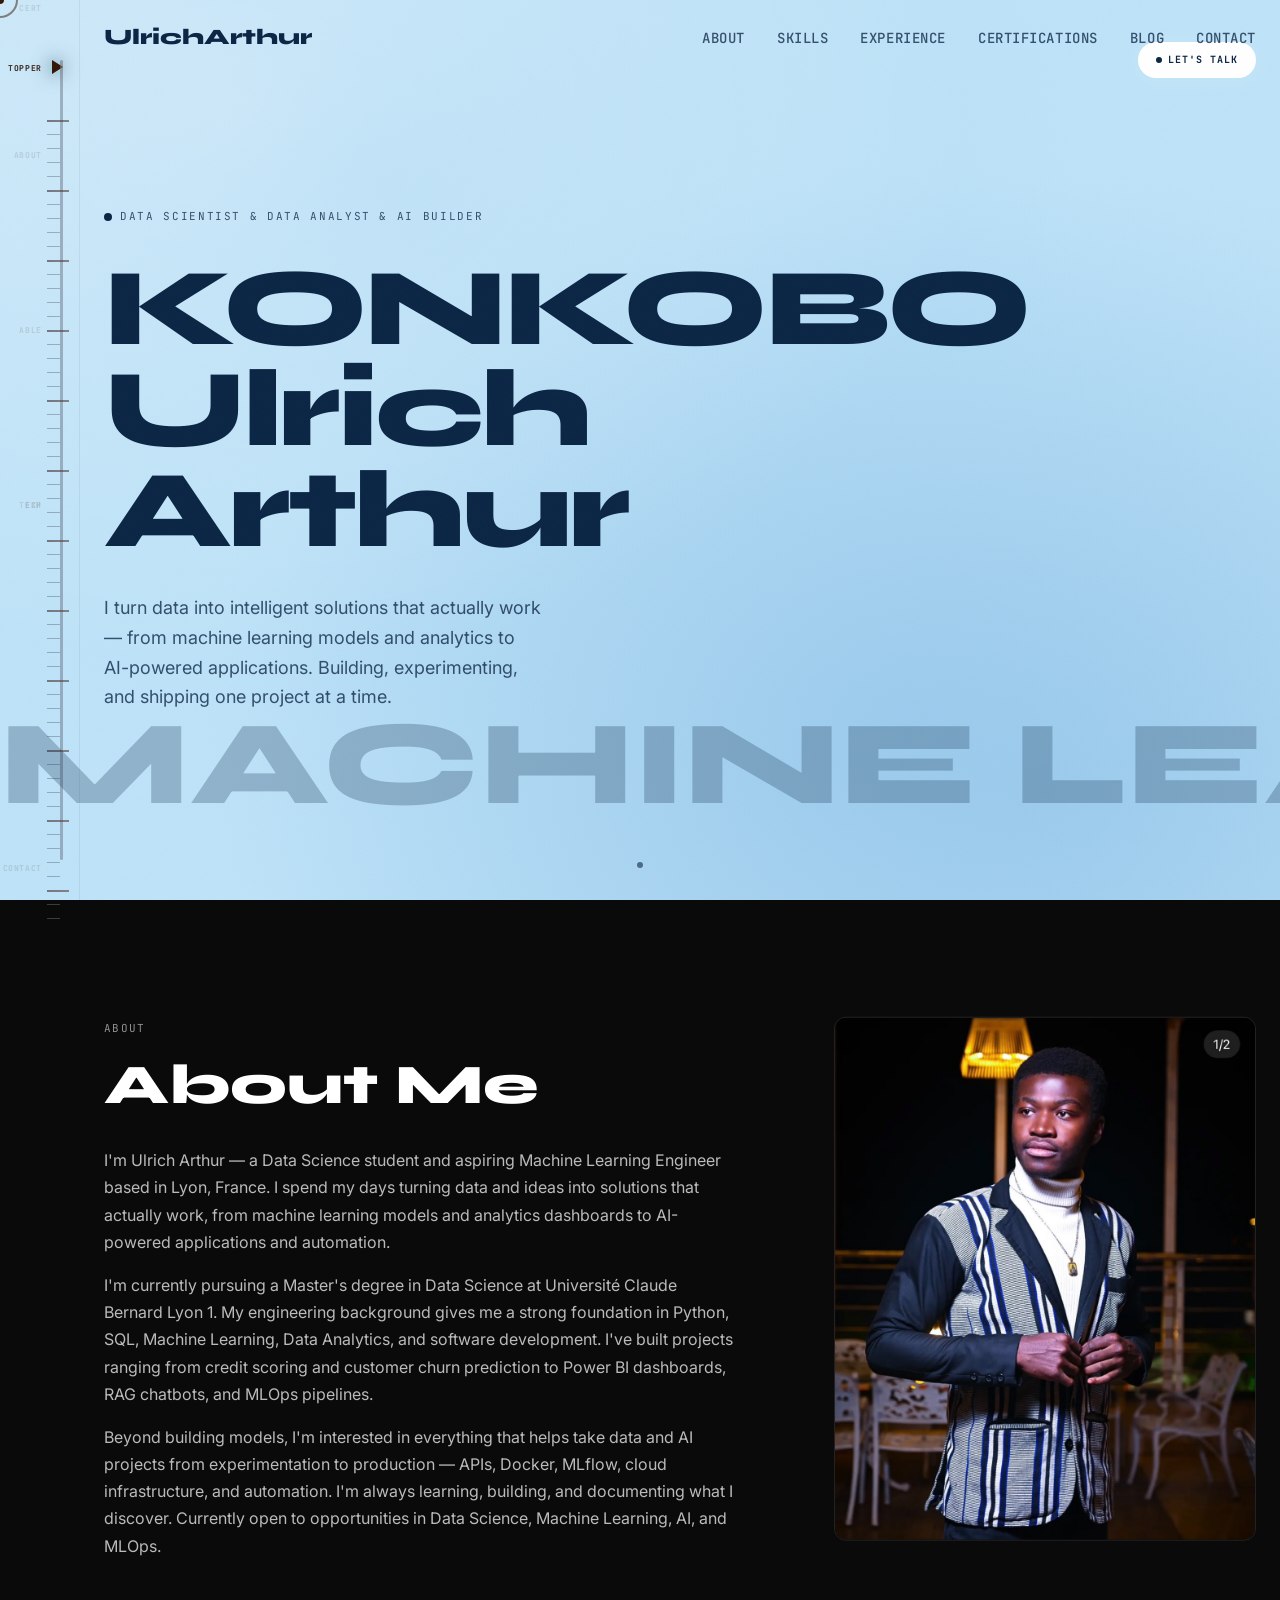
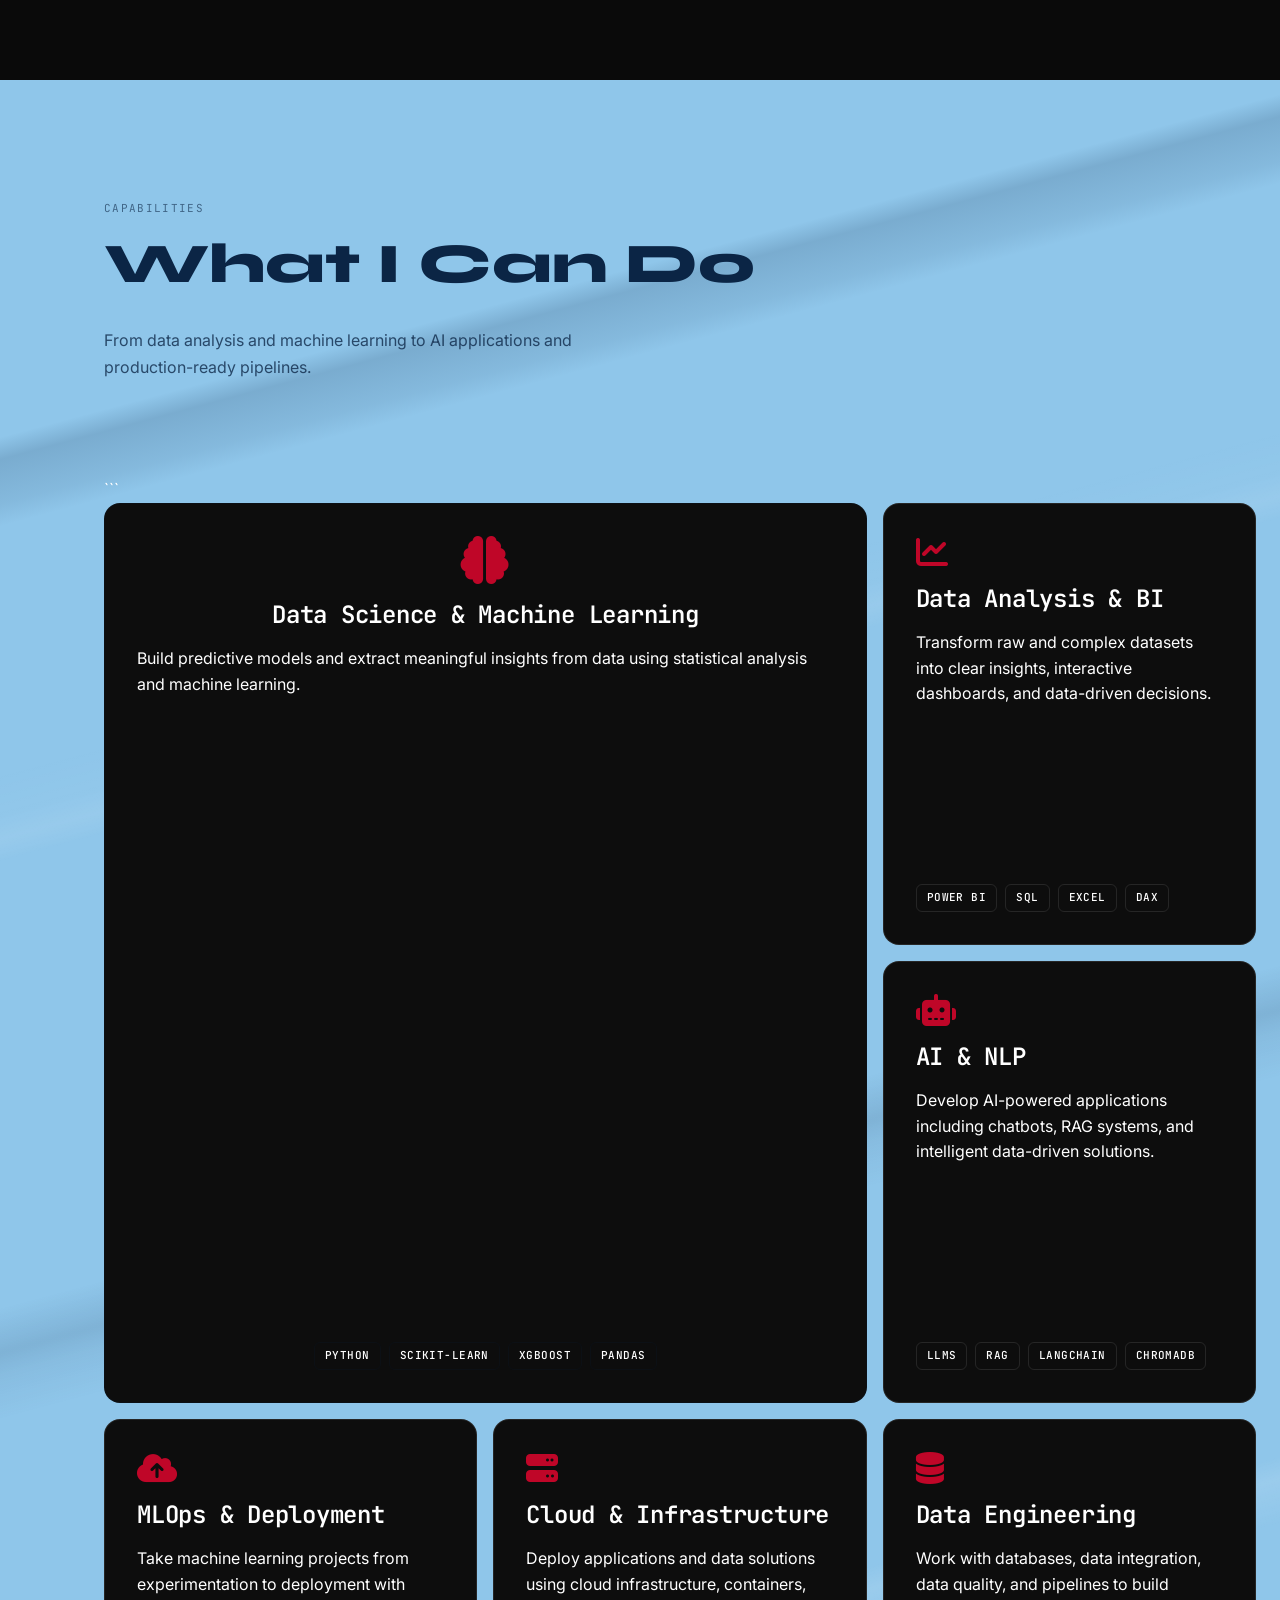
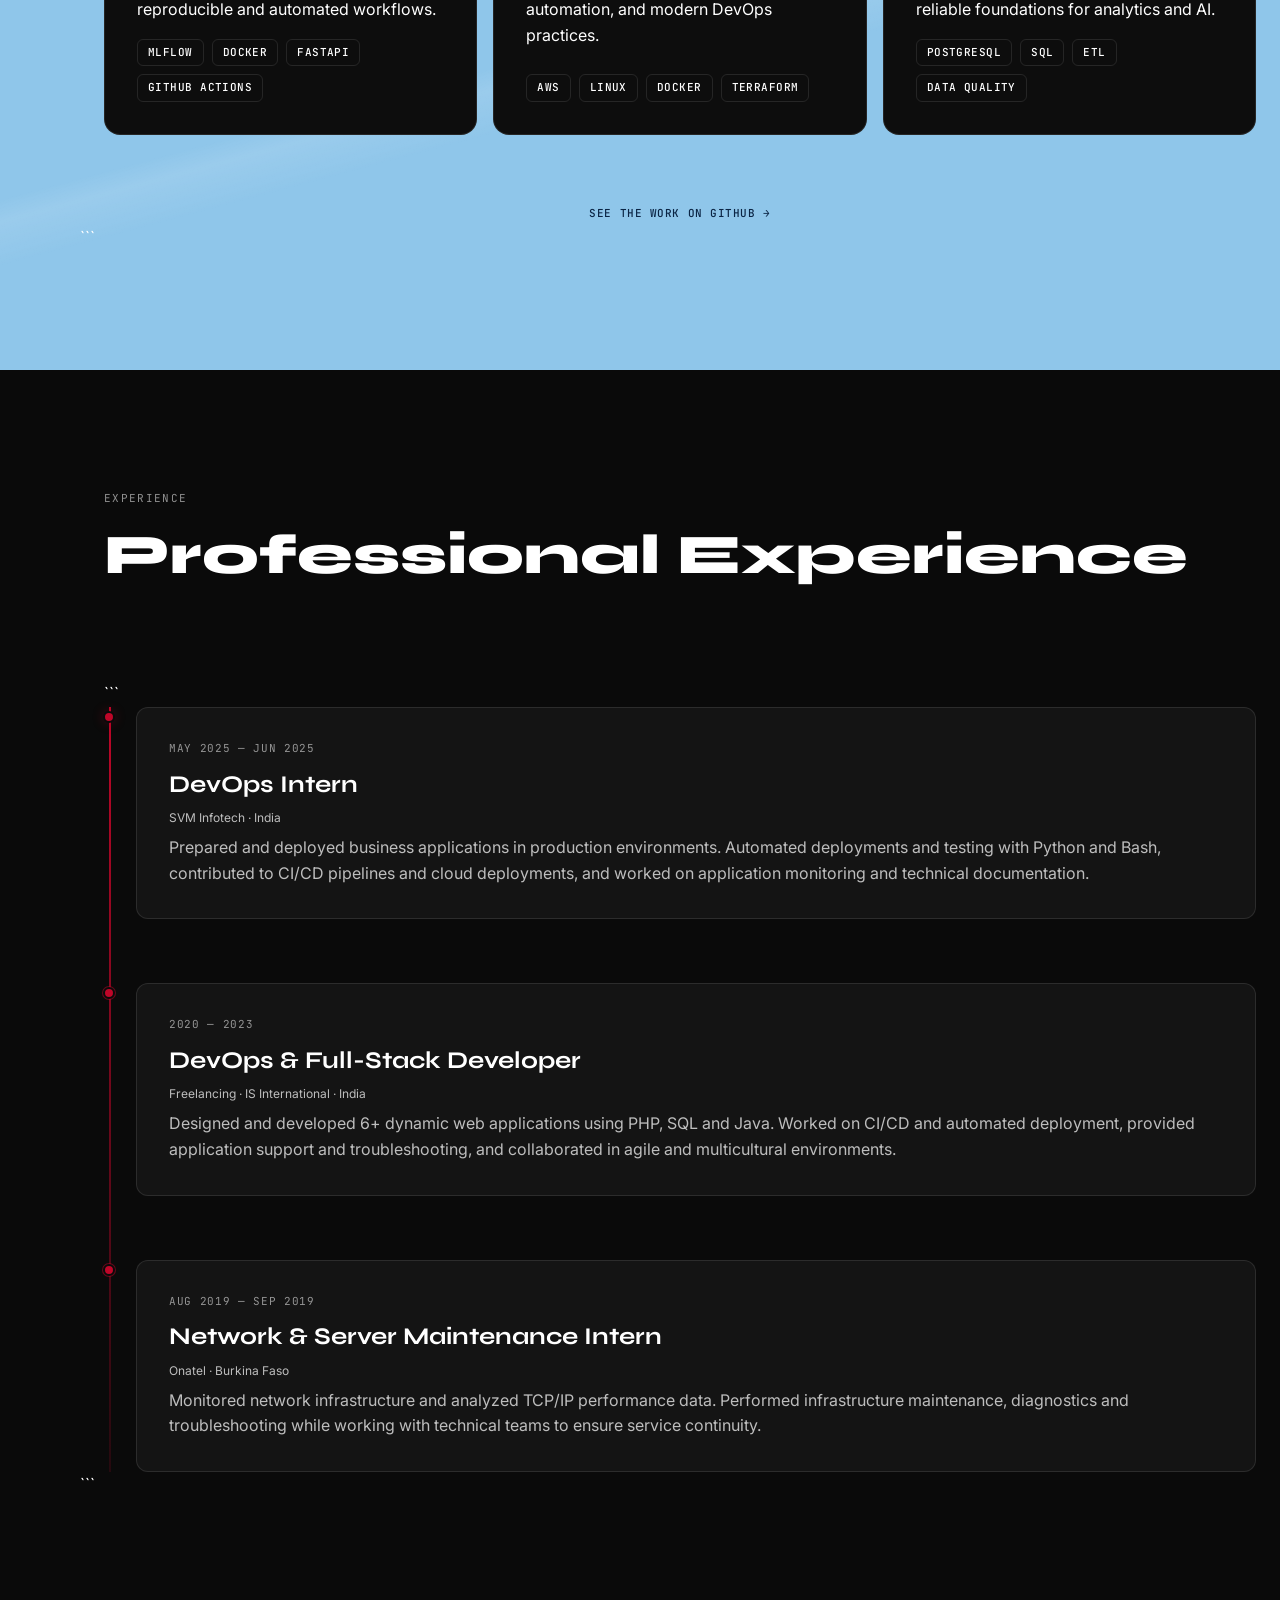
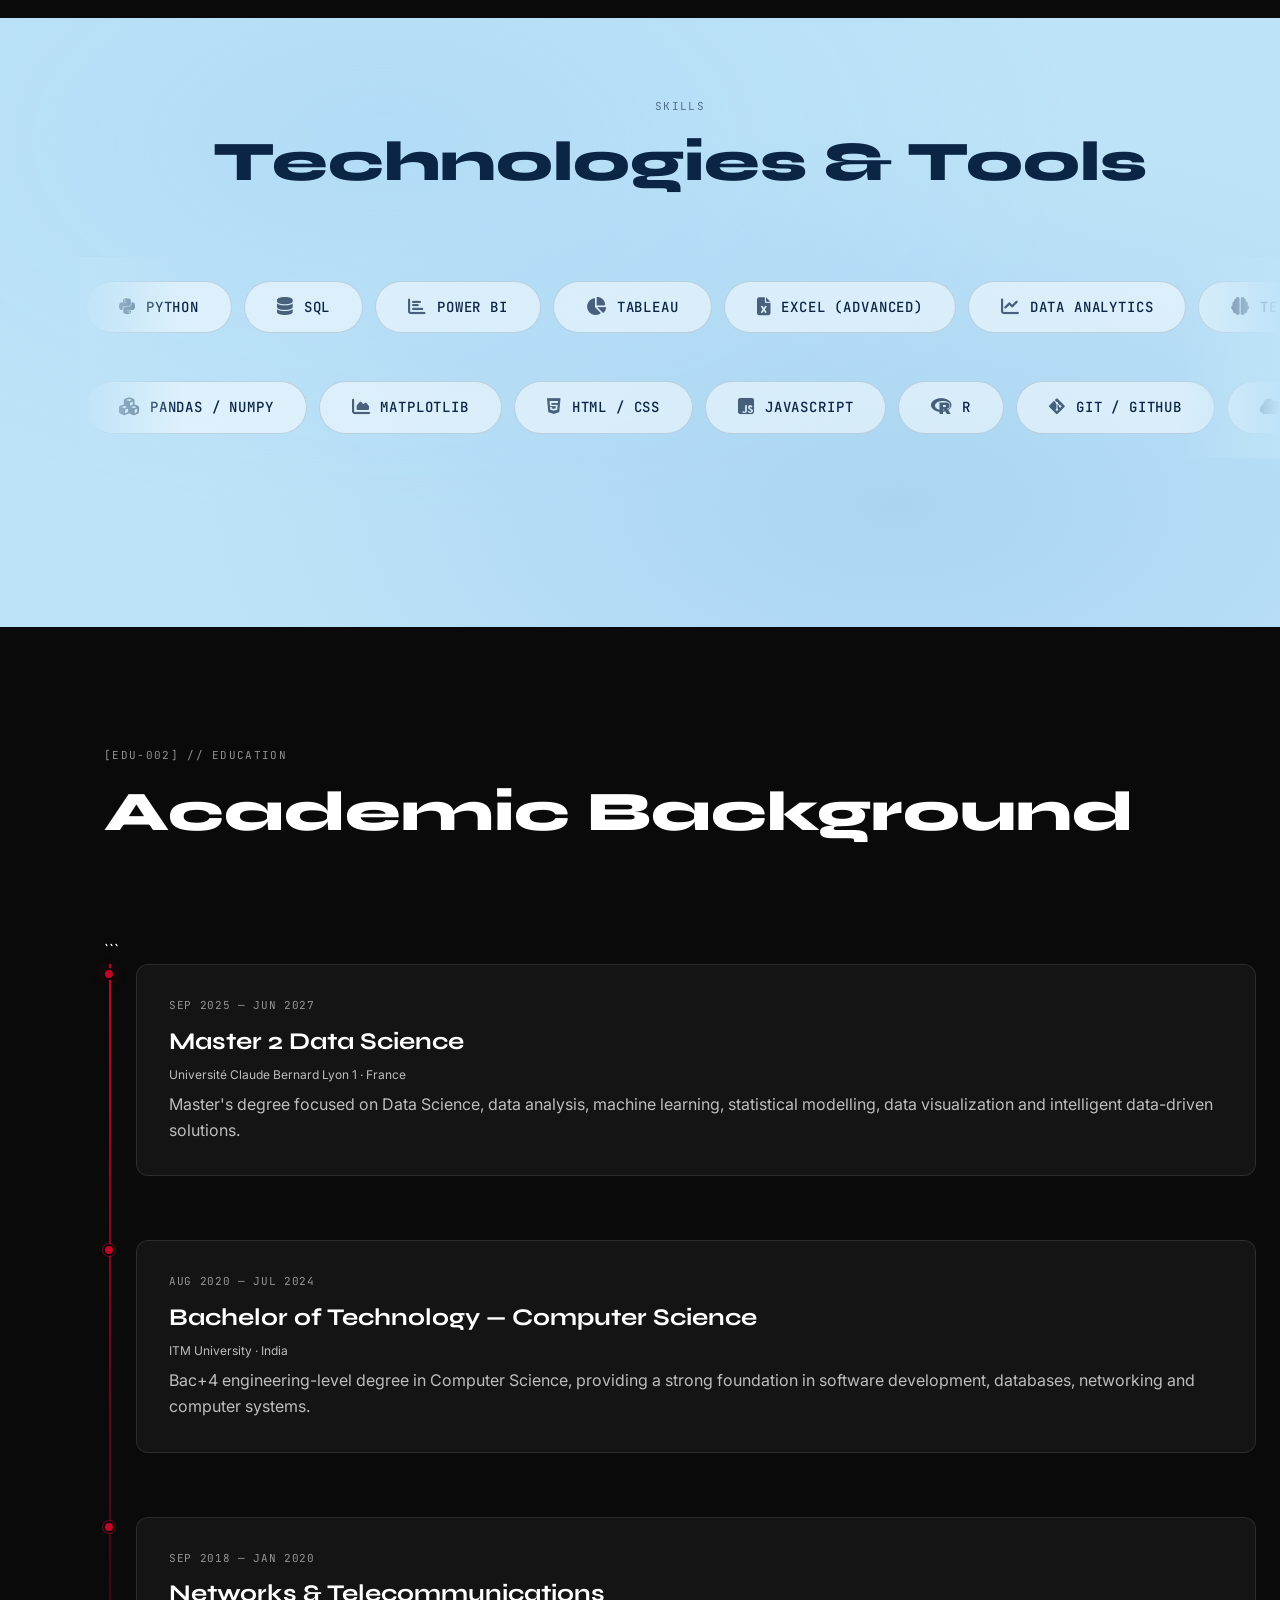
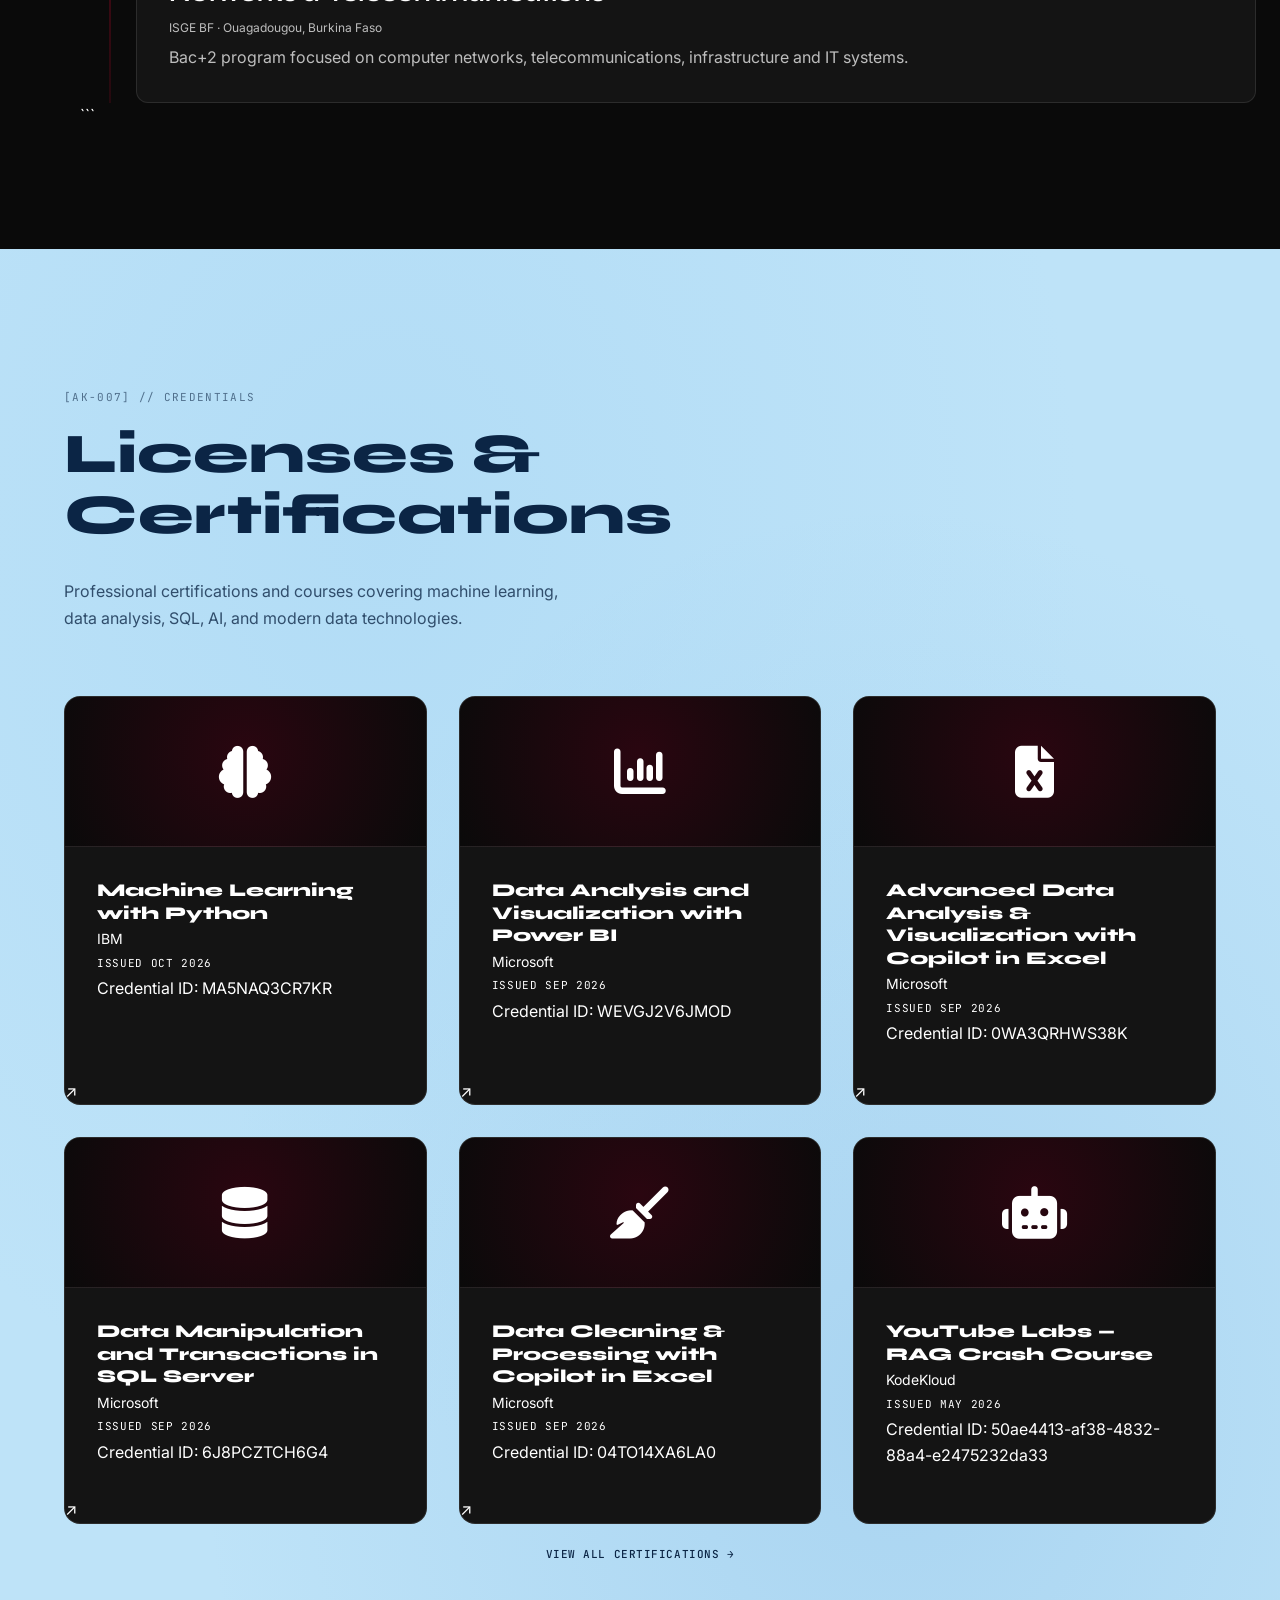
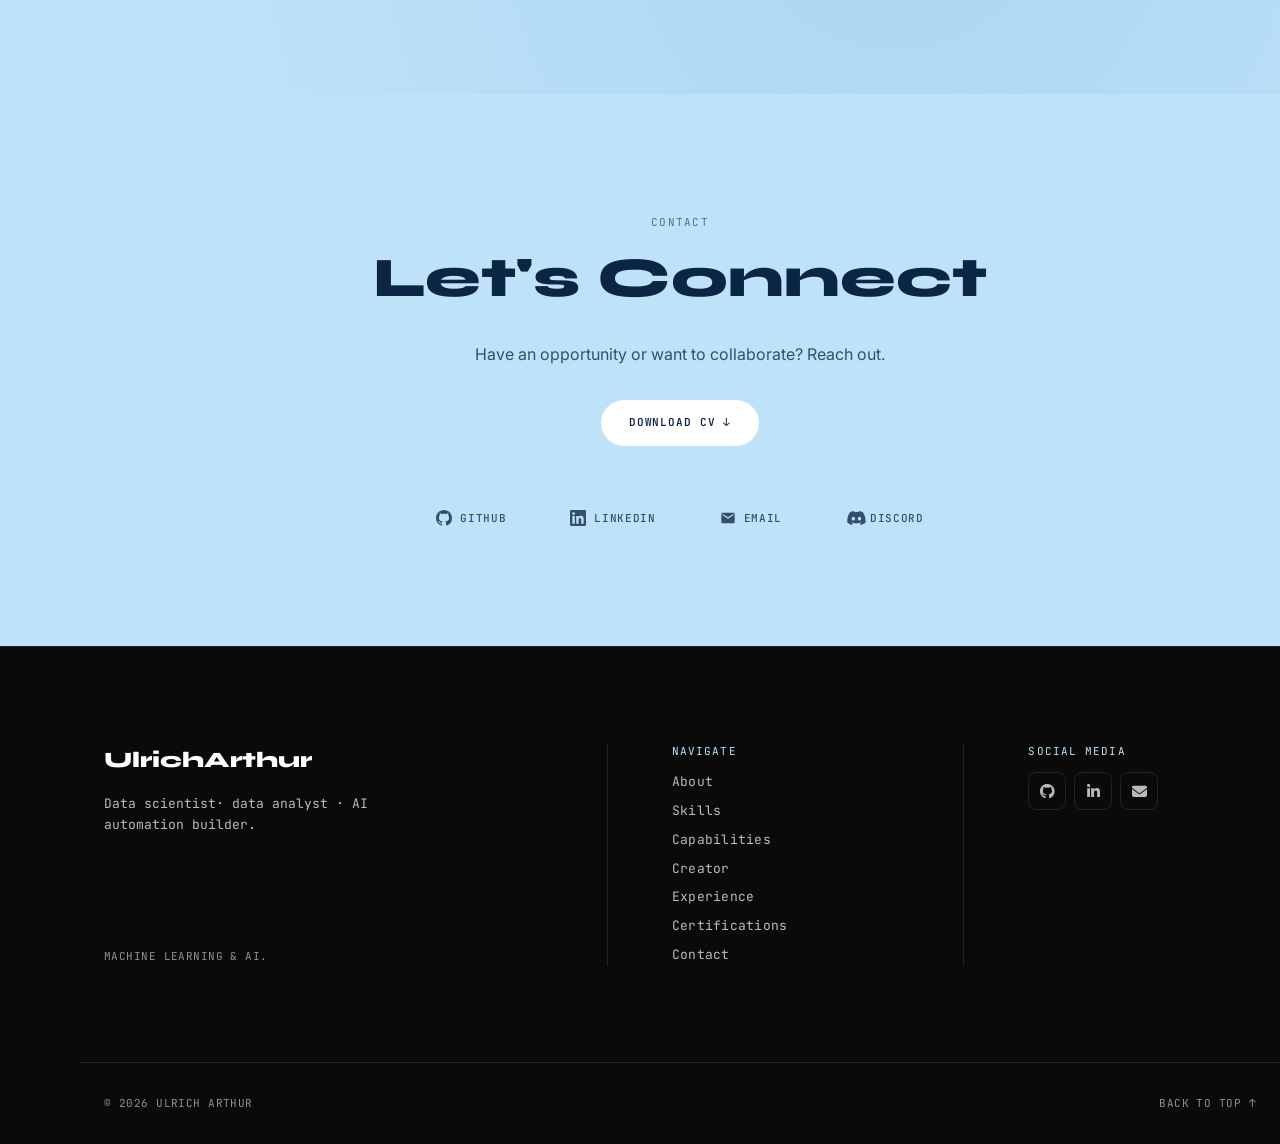
==== commit 66a9a08a: "css 4 commit" ====
--- a/index.html
+++ b/index.html
@@ -306,7 +306,7 @@
         <!-- Tile 1: HERO — Data Science & Machine Learning -->
         <article class="capability-tile hero reveal" style="--cursor-x:50%;--cursor-y:50%;">
             <i class="fas fa-brain capability-icon" aria-hidden="true"></i>
-            <h3 class="capability-title">Data Science &amp; Machine Learning</h3>
+            <h3 class="capability-title hero-title">Data Science &amp; Machine Learning</h3>
             <p class="capability-desc">
                 Build predictive models and extract meaningful insights from data using statistical analysis and machine learning.
             </p>
--- a/styles.css
+++ b/styles.css
@@ -77,7 +77,7 @@
 /* Dark cards sitting on a light-blue page keep white text here*/
 .cert-card {
     --text-primary: #FFFFFF;
-    --text-secondary: rgba(255, 255, 255, 0.72);
+    --text-secondary: rgb(255, 255, 255);
     --text-muted: rgba(255, 255, 255, 0.55);
     --accent: #FFFFFF;
     --border: rgba(255, 255, 255, 0.1);
@@ -1563,6 +1563,7 @@
 .capability-tile.hero {
     grid-column: span 2;
     grid-row: span 2;
+    color: #FFFFFF;
 }
 
 /* Individual tile */
@@ -1630,11 +1631,15 @@
     font-weight: 600;
     letter-spacing: -0.01em;
     line-height: 1.25;
+    color: #FFFFFF;
+}
+
+.hero-title {
+    color: #FFFFFF;
 }
 
 .capability-desc {
     font-size: var(--fs-body);
-    color: var(--text-secondary);
     line-height: 1.6;
     flex: 1;
 }
@@ -1656,7 +1661,7 @@
     padding: 4px 10px;
     border: 1px solid var(--border);
     border-radius: 6px;
-    color: var(--text-secondary);
+    color: #FFFFFF;
 }
 
 /* Clickable tags (e.g. the certifications row linking to the certs page) */
@@ -2064,12 +2069,12 @@
     font-size: var(--fs-caption);
     text-transform: uppercase;
     letter-spacing: 0.08em;
-    color: var(--text-muted);
+    color: #FFFFFF;
     transition: color 0.3s;
 }
 
 .certs-back:hover {
-    color: var(--text-primary);
+    color: #FFFFFF;
 }
 
 .cert-grid {
@@ -2086,8 +2091,8 @@
     border: 1px solid var(--border);
     border-radius: 16px;
     overflow: hidden;
-    color: inherit;
     transition: transform 0.4s cubic-bezier(0.16, 1, 0.3, 1), border-color 0.4s;
+    color: #FFFFFF;
 }
 
 .cert-card:hover {
@@ -2118,6 +2123,7 @@
     display: flex;
     flex-direction: column;
     gap: 4px;
+    color: #FFFFFF;
 }
 
 .cert-name {
@@ -2125,11 +2131,12 @@
     font-size: 18px;
     font-weight: 800;
     line-height: 1.25;
+    color: #FFFFFF;
 }
 
 .cert-issuer {
     font-size: 14px;
-    color: var(--text-secondary);
+    color: #FFFFFF;
 }
 
 .cert-date {
@@ -2138,6 +2145,7 @@
     color: var(--text-muted);
     text-transform: uppercase;
     letter-spacing: 0.06em;
+    color: #FFFFFF;
 }
 
 .cert-verify {
@@ -2154,7 +2162,7 @@
 
 .certs-note {
     margin-top: var(--space-2xl);
-    color: var(--text-muted);
+    color: #FFFFFF;
 }
 
 .certs-note a {
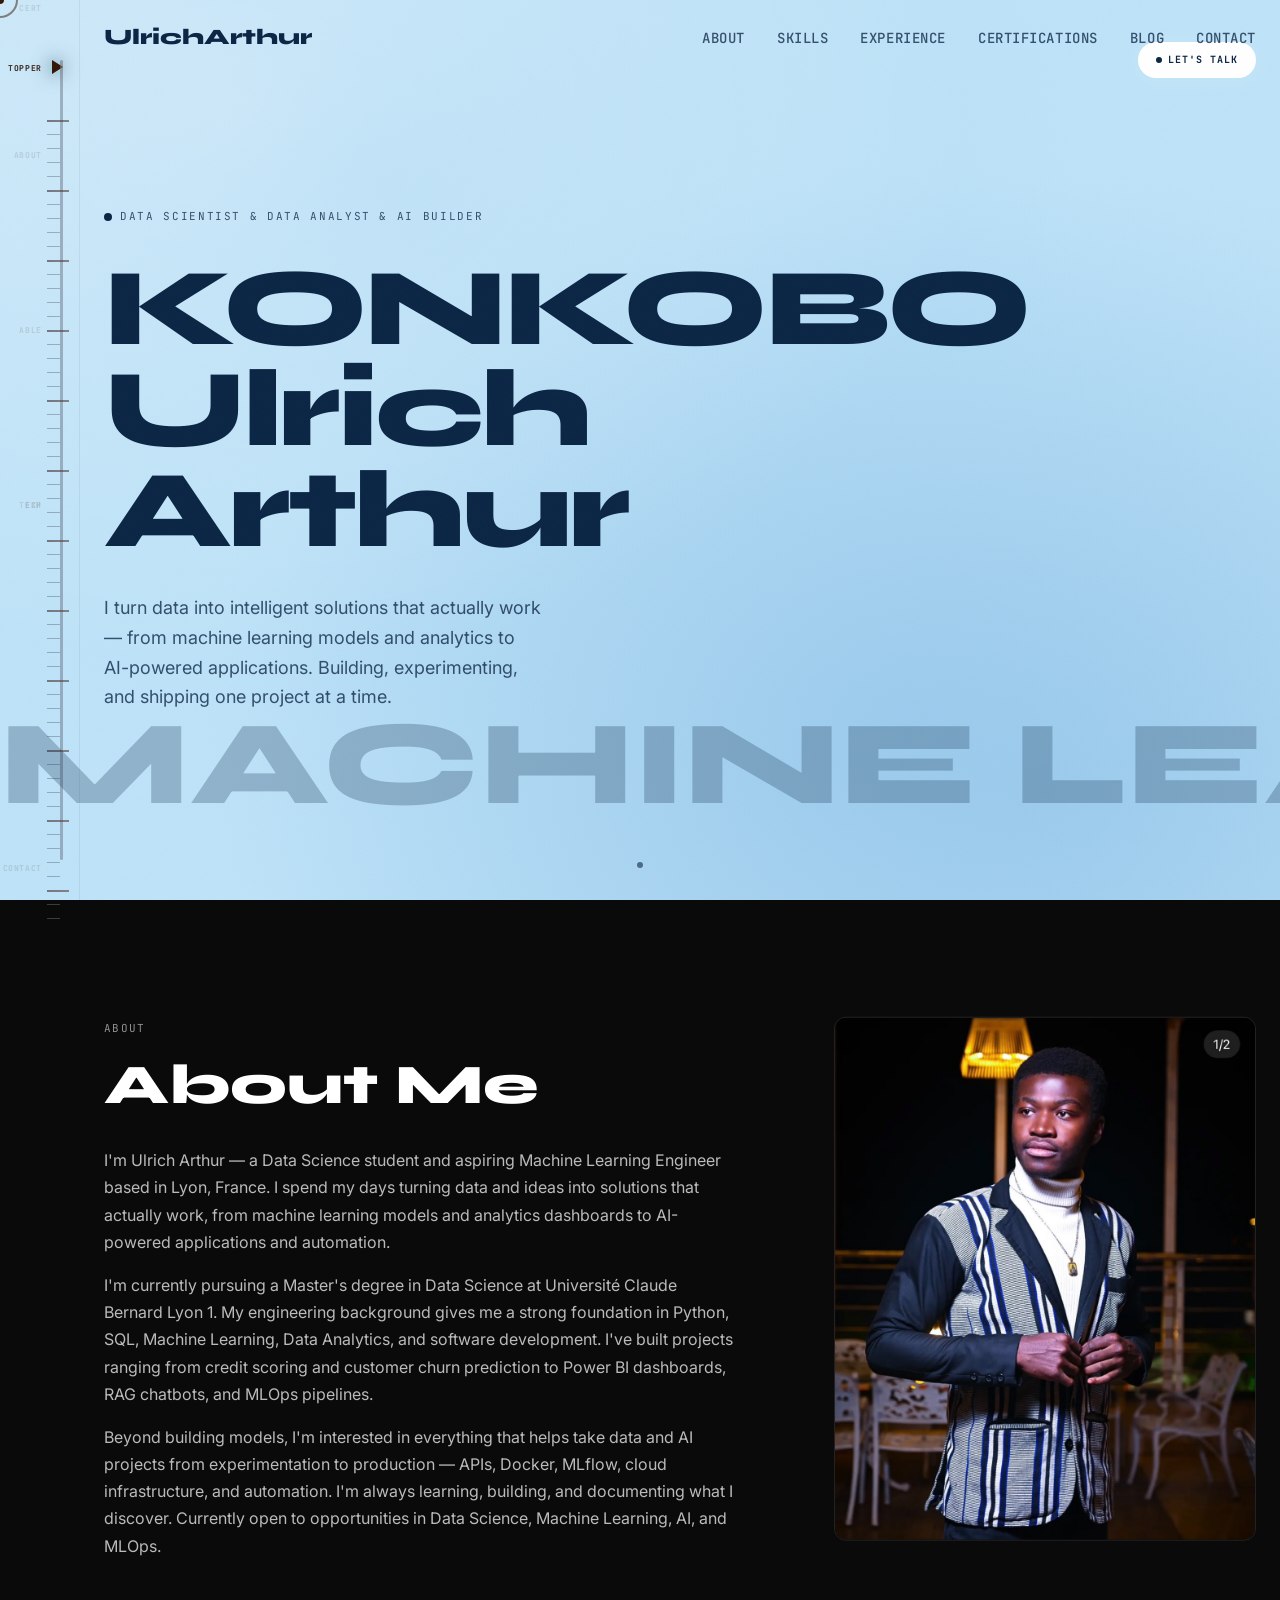
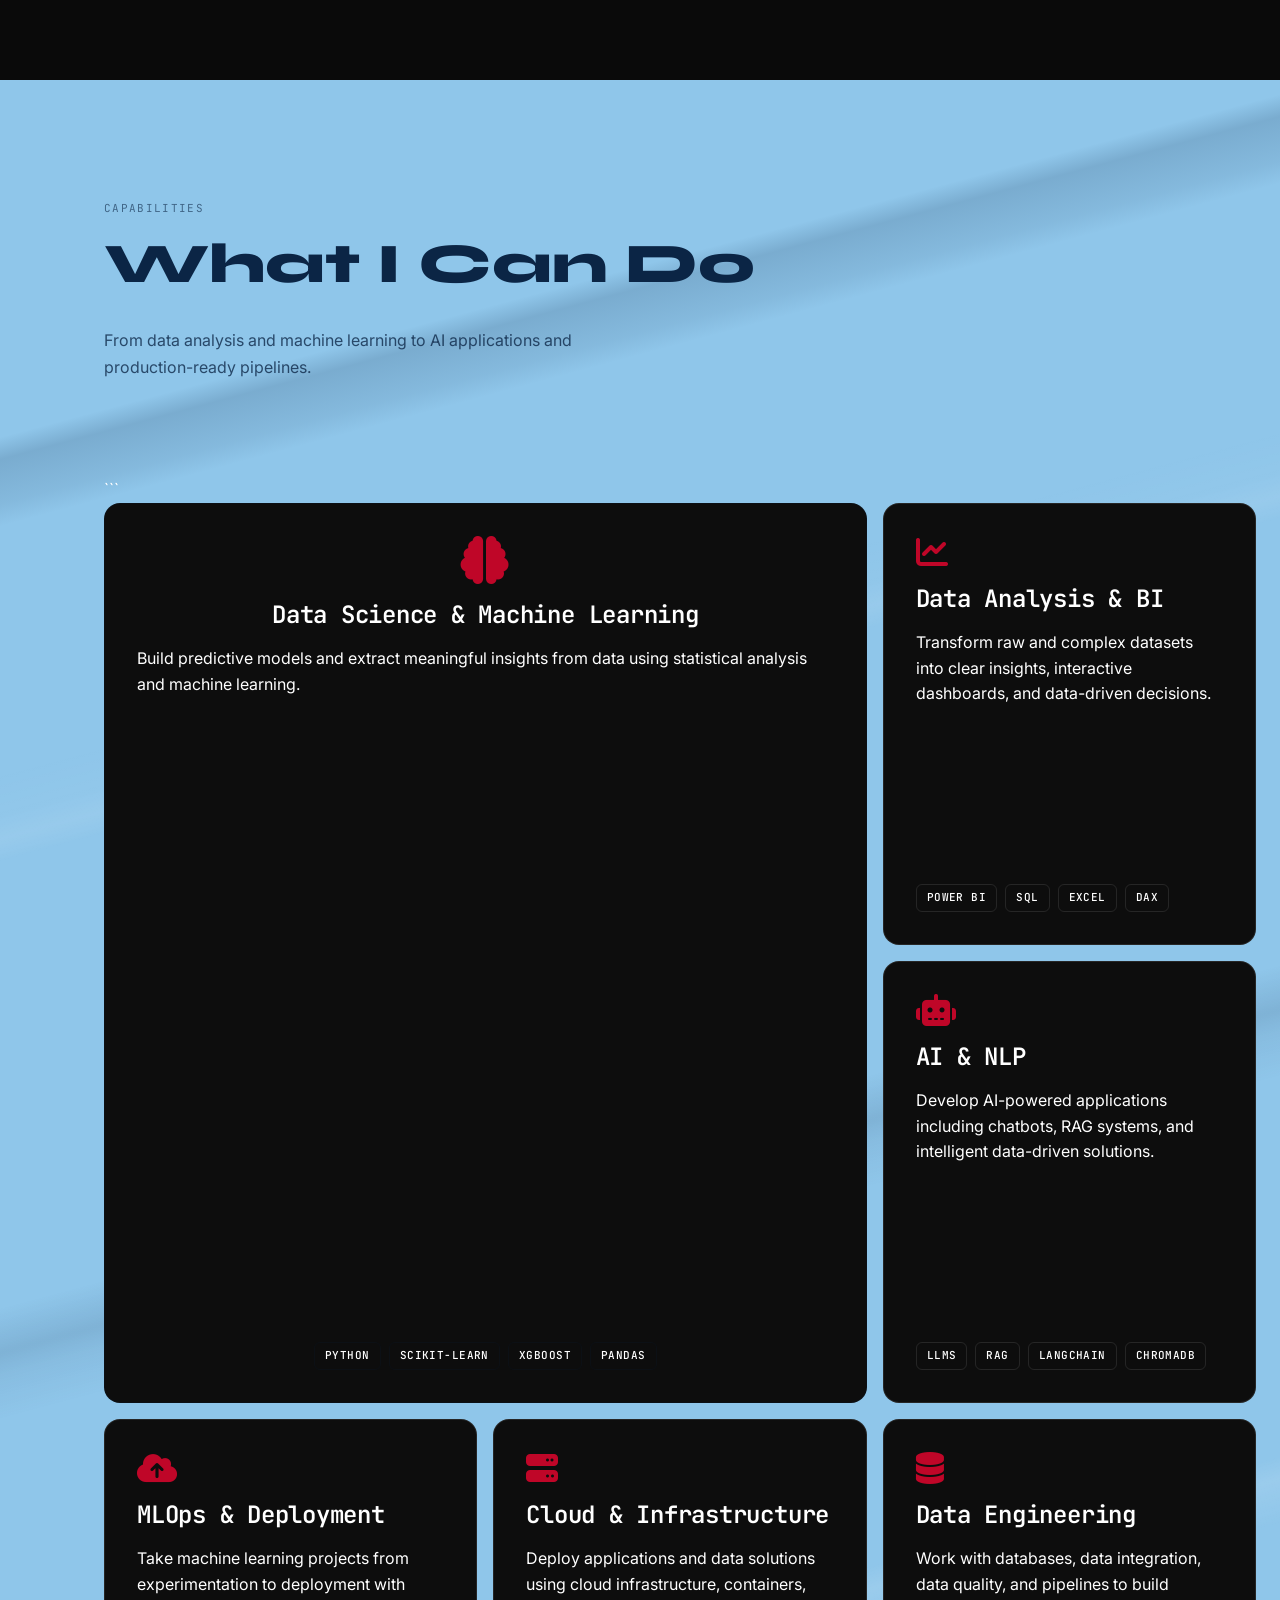
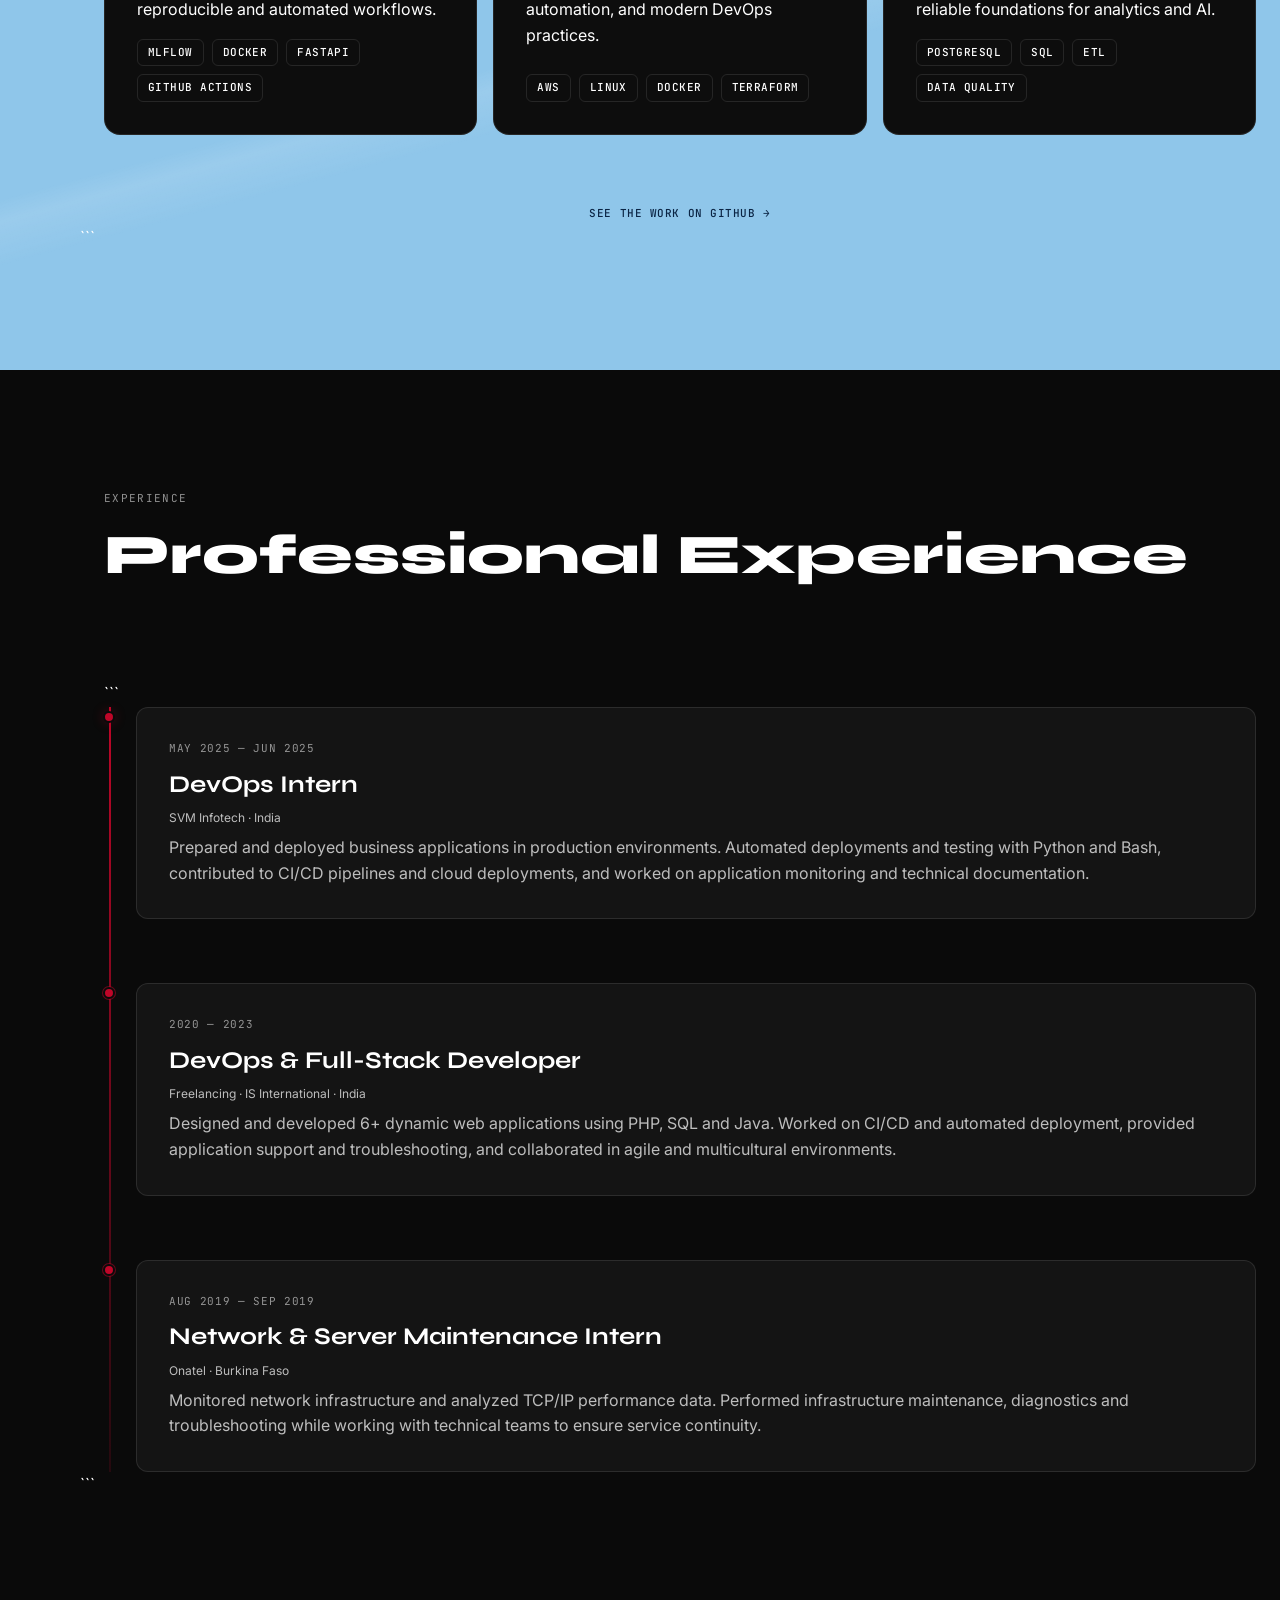
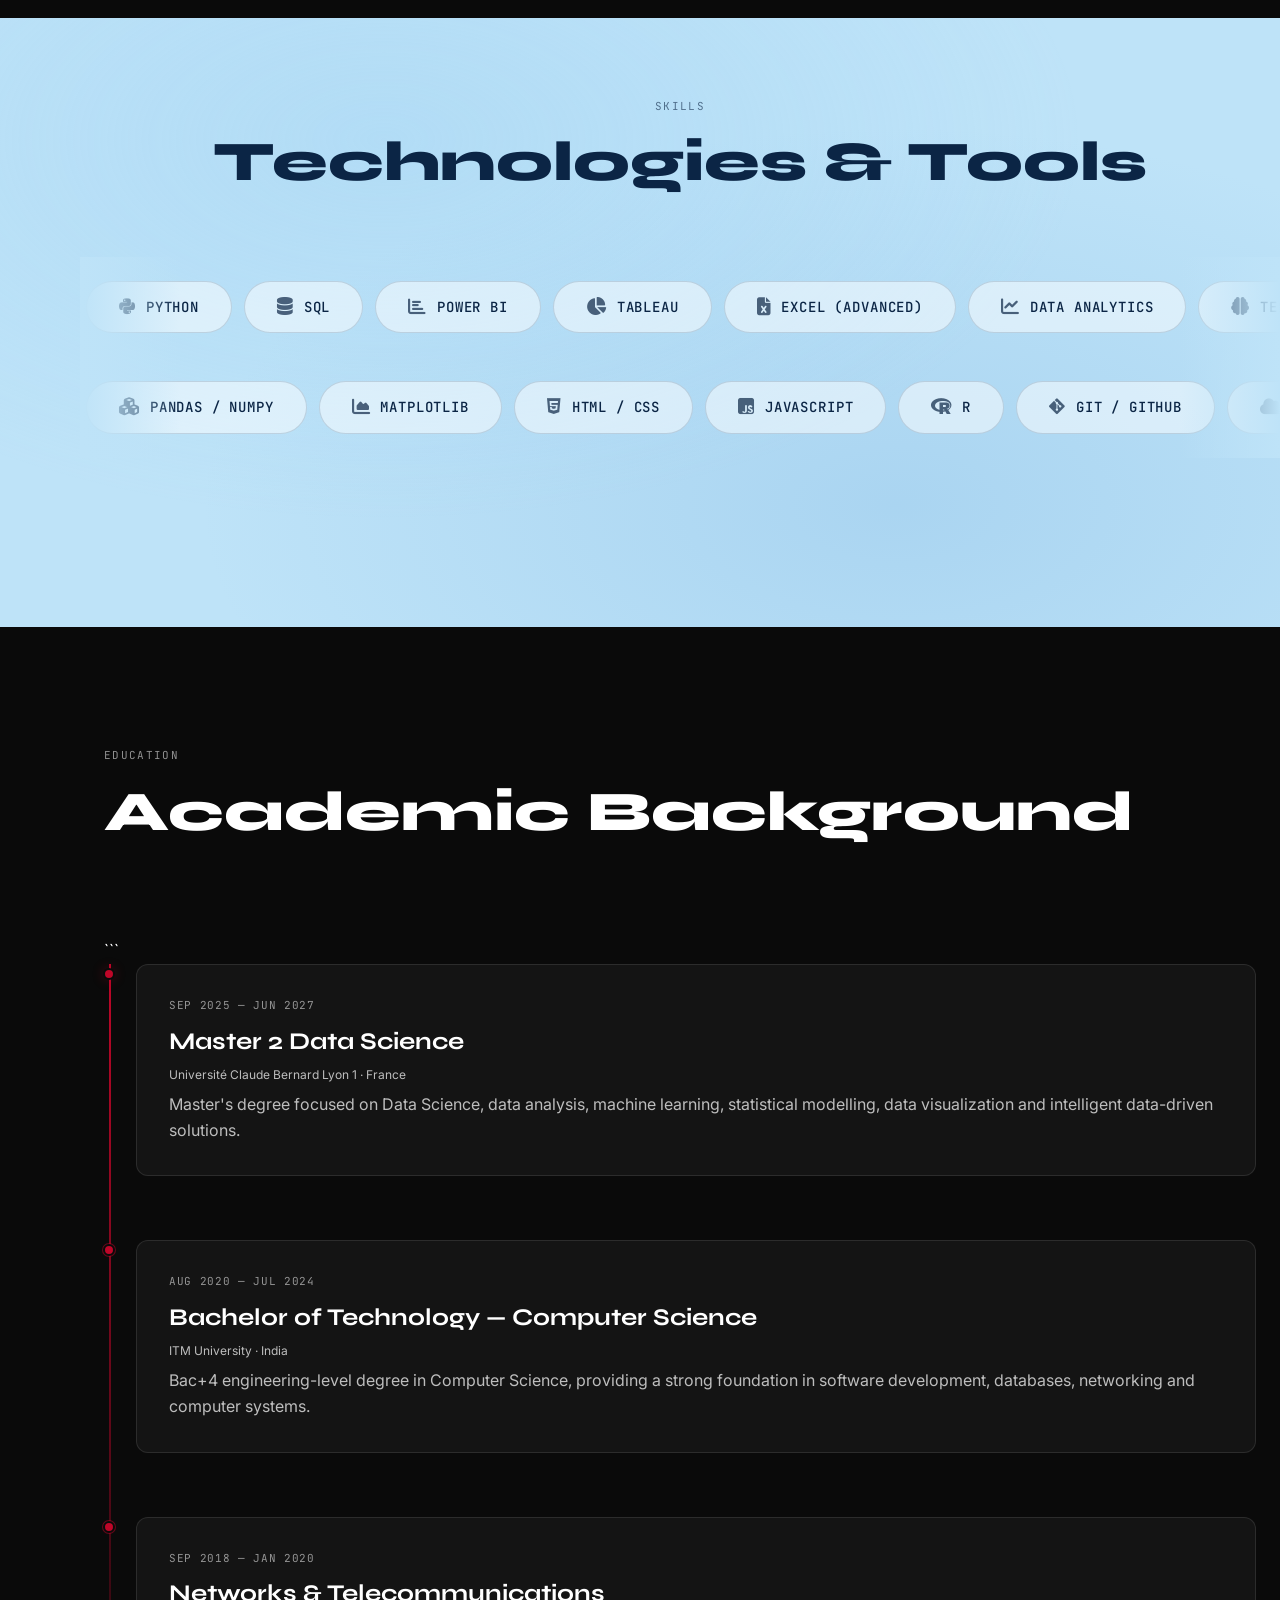
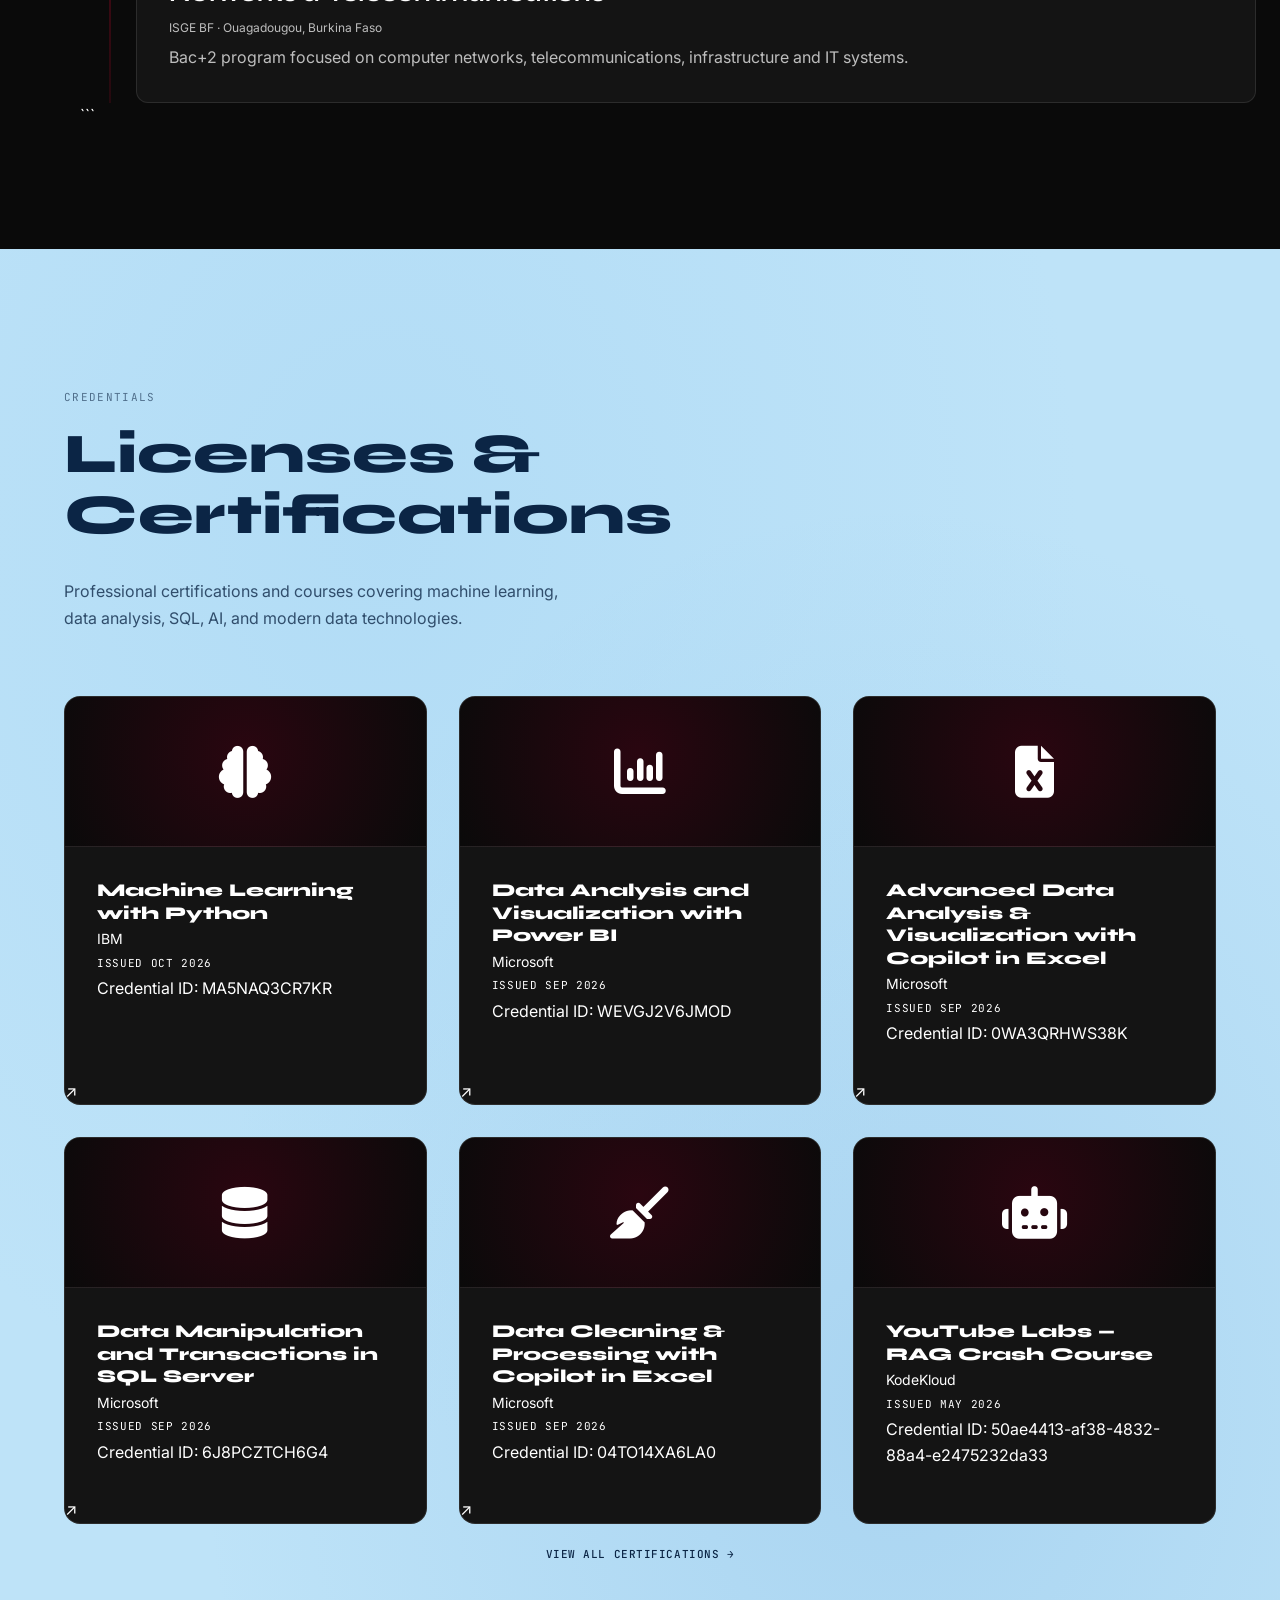
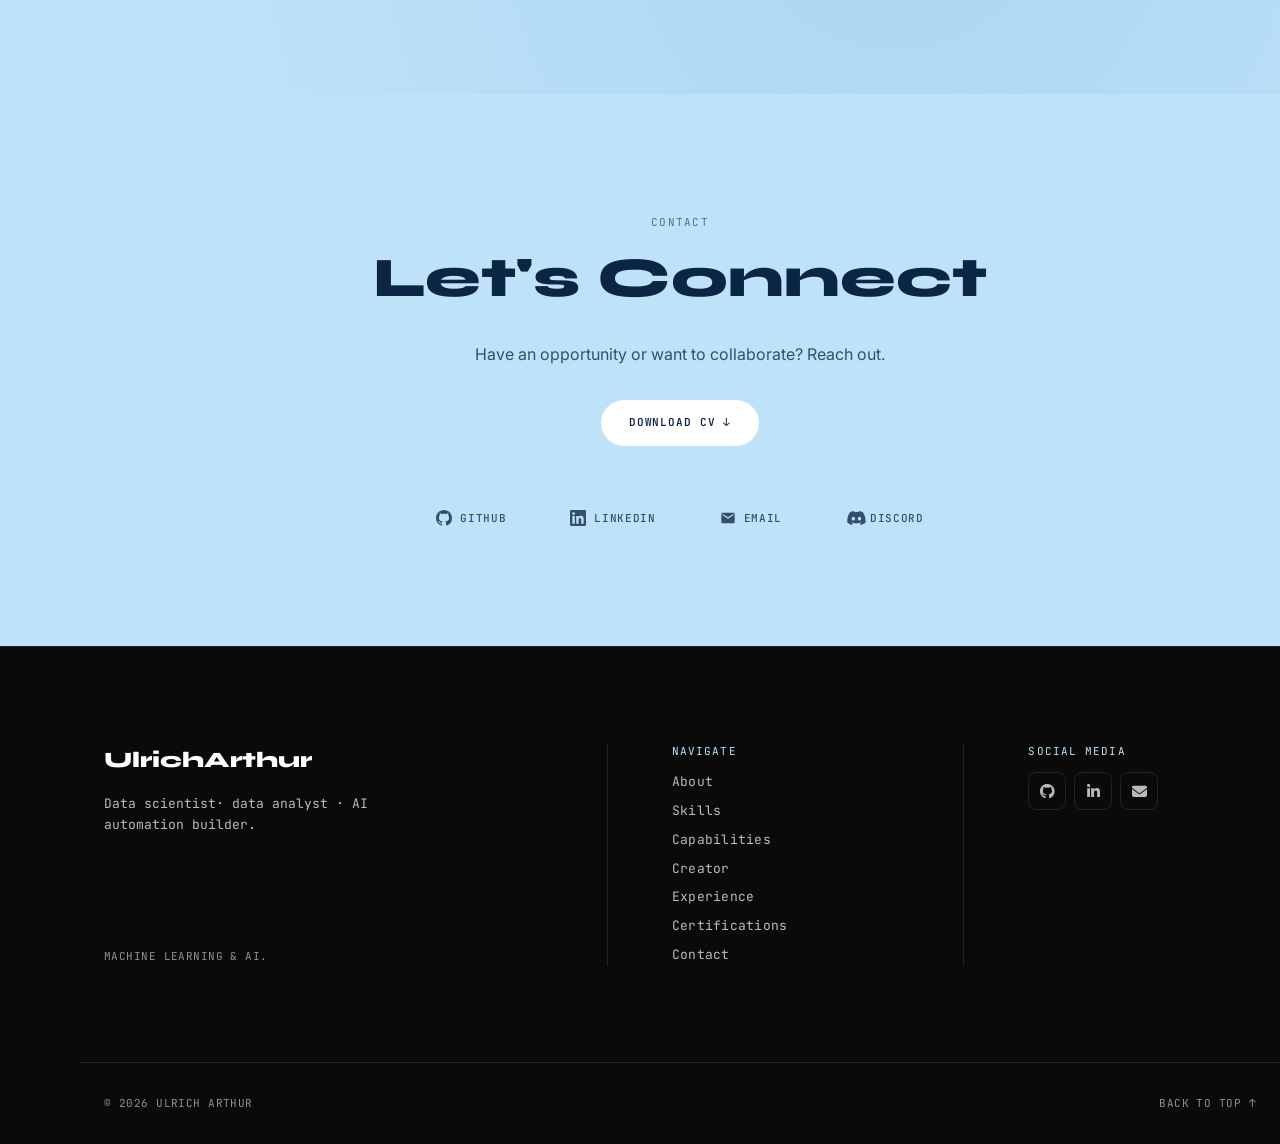
==== commit 62bb2daa: "Updating blog" ====
--- a/index.html
+++ b/index.html
@@ -593,7 +593,7 @@
 <section class="experience education" id="education">
     <div class="container">
         <div class="experience-header reveal">
-            <p class="section-label">[EDU-002] // Education</p>
+            <p class="section-label">Education</p>
             <h2 class="heading-section">Academic Background</h2>
         </div>
 
@@ -657,7 +657,7 @@
     <div class="container">
 
         <div class="certs-header reveal">
-            <p class="section-label">[AK-007] // Credentials</p>
+            <p class="section-label">Credentials</p>
             <h2 class="heading-section">Licenses &amp; Certifications</h2>
             <p class="text-body">
                 Professional certifications and courses covering machine learning,
